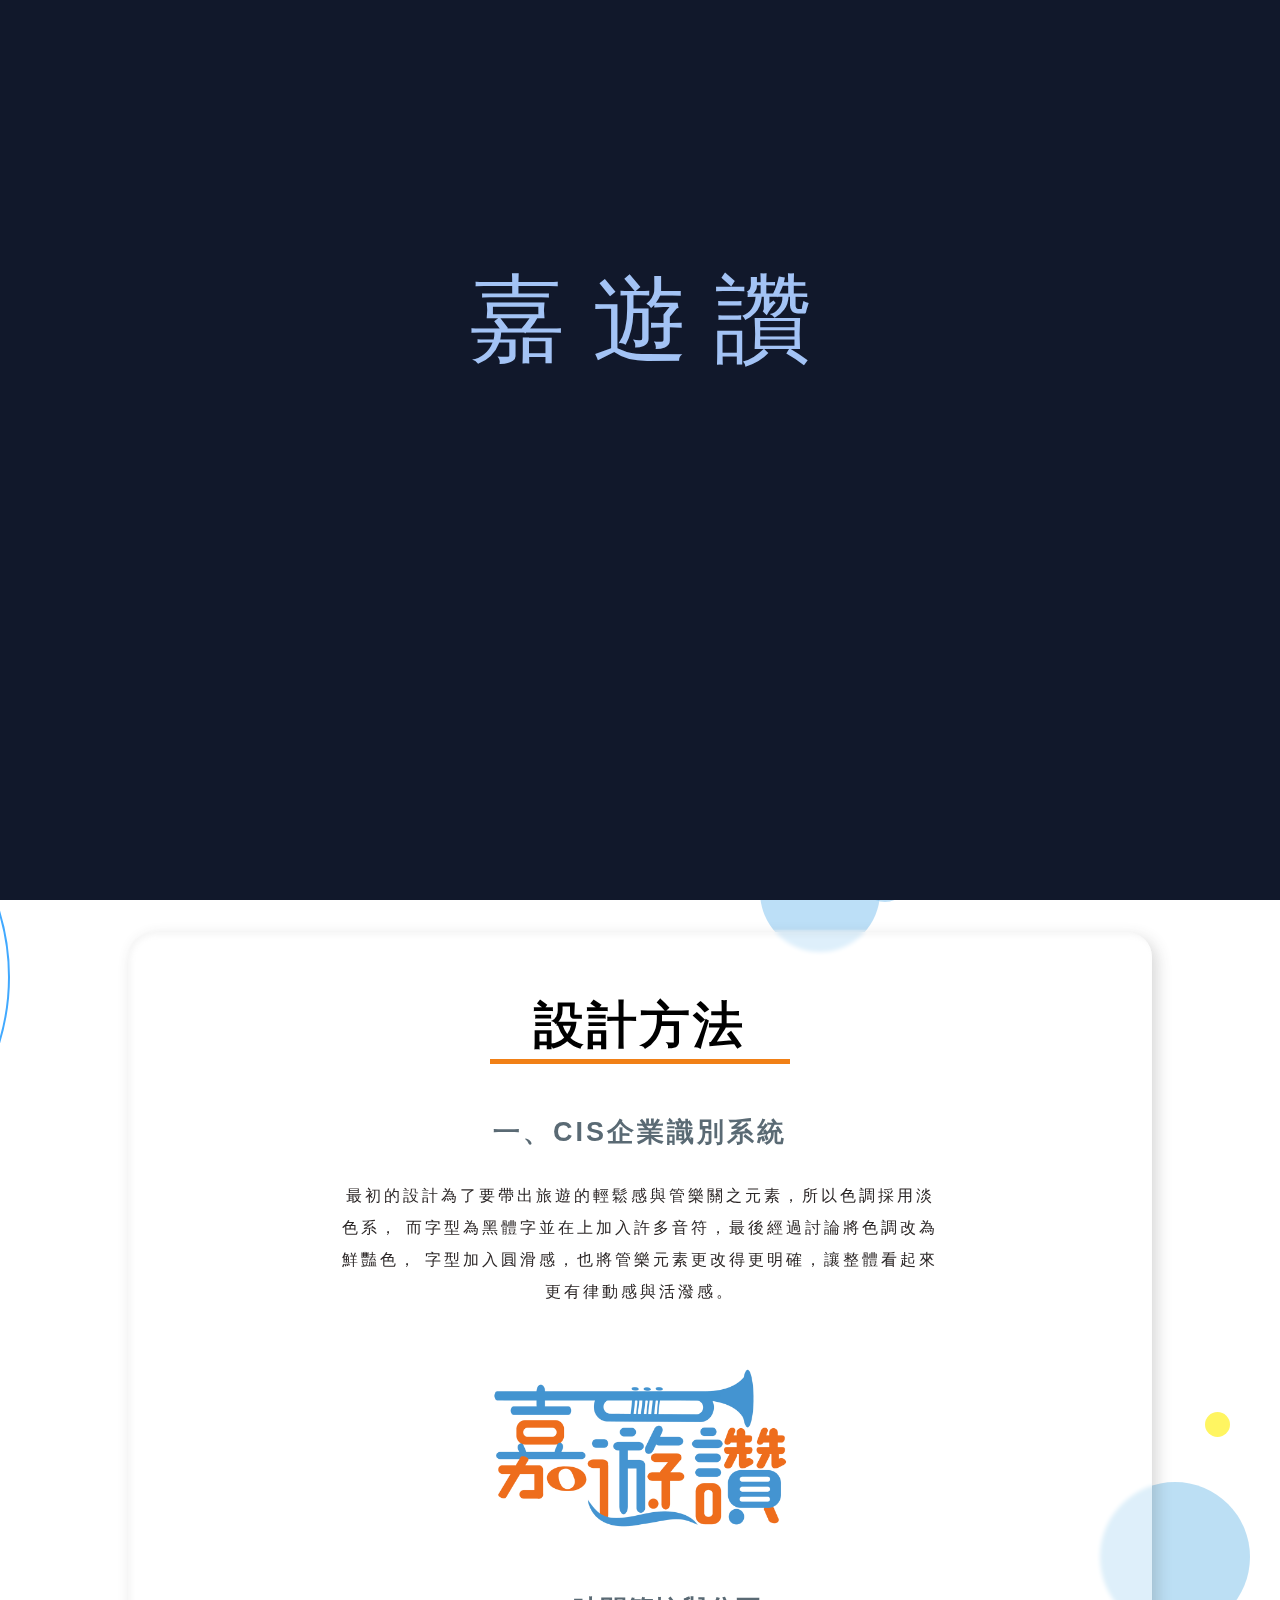
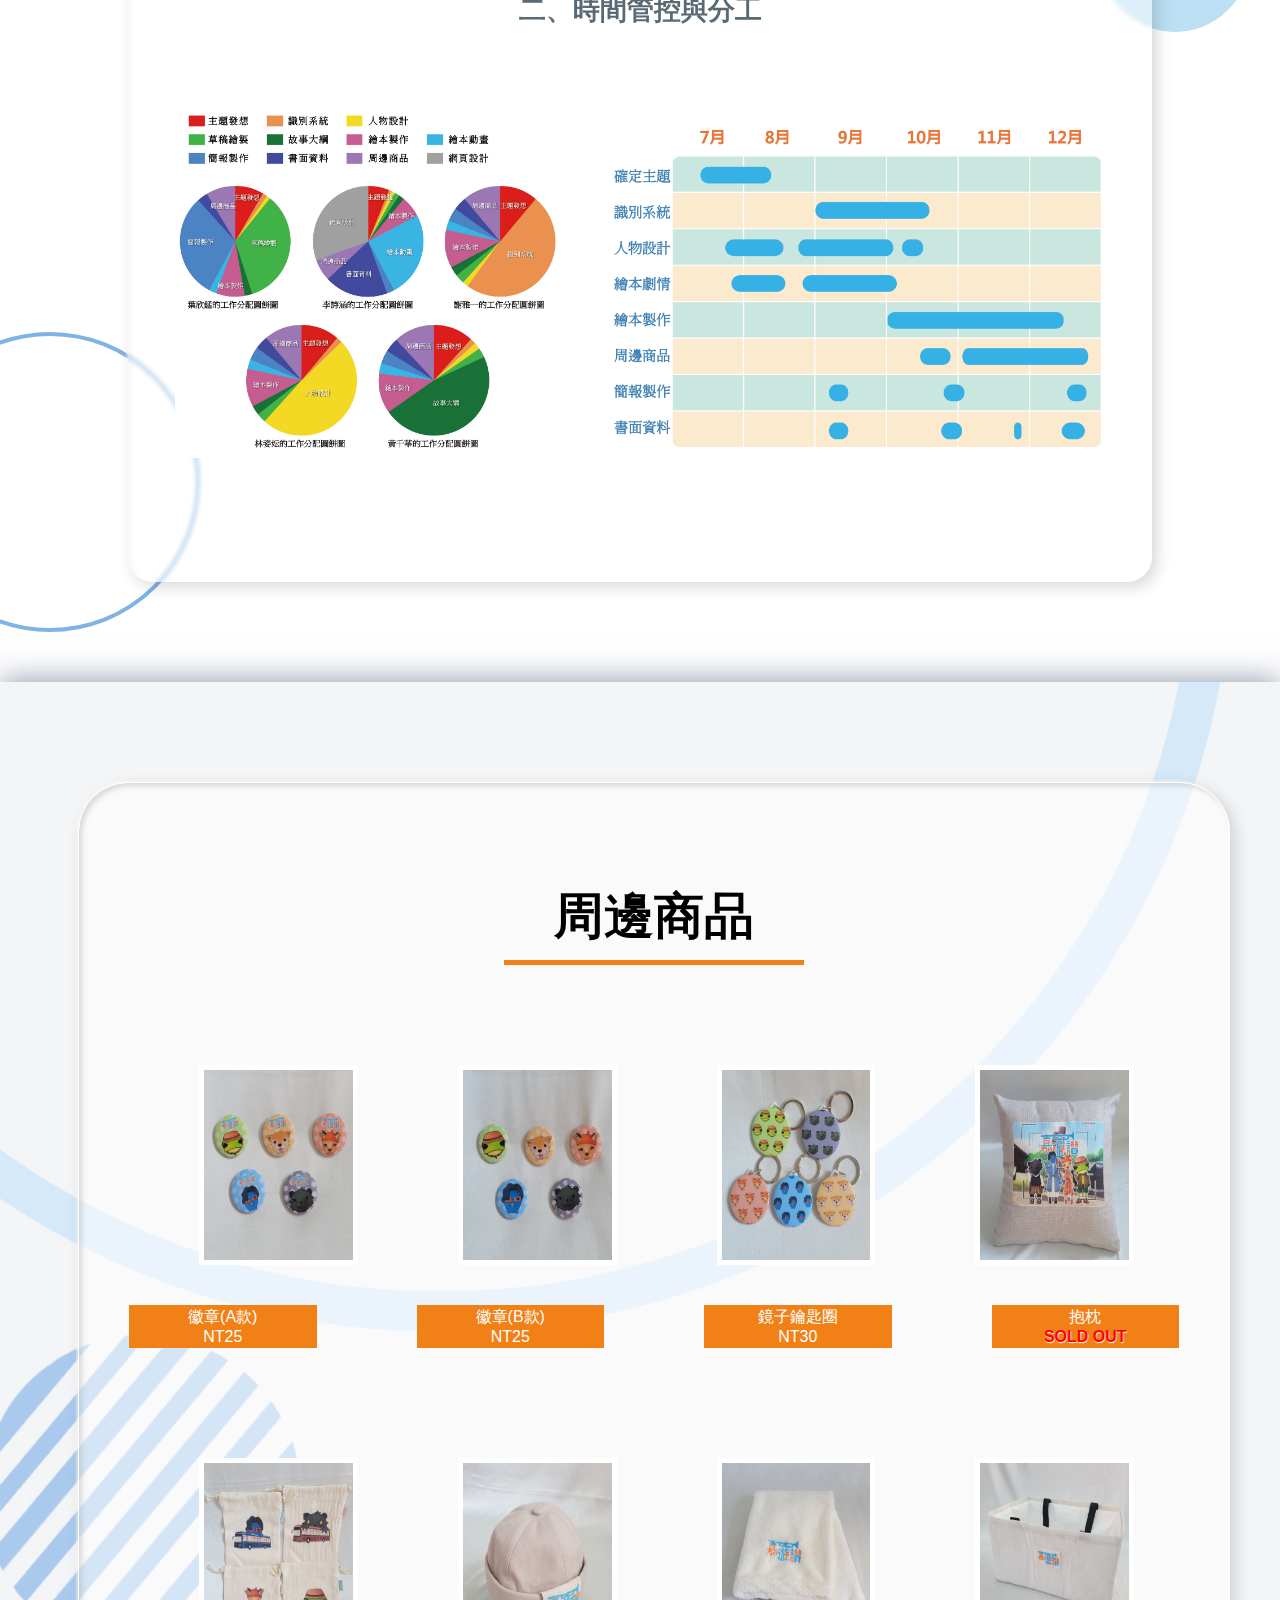
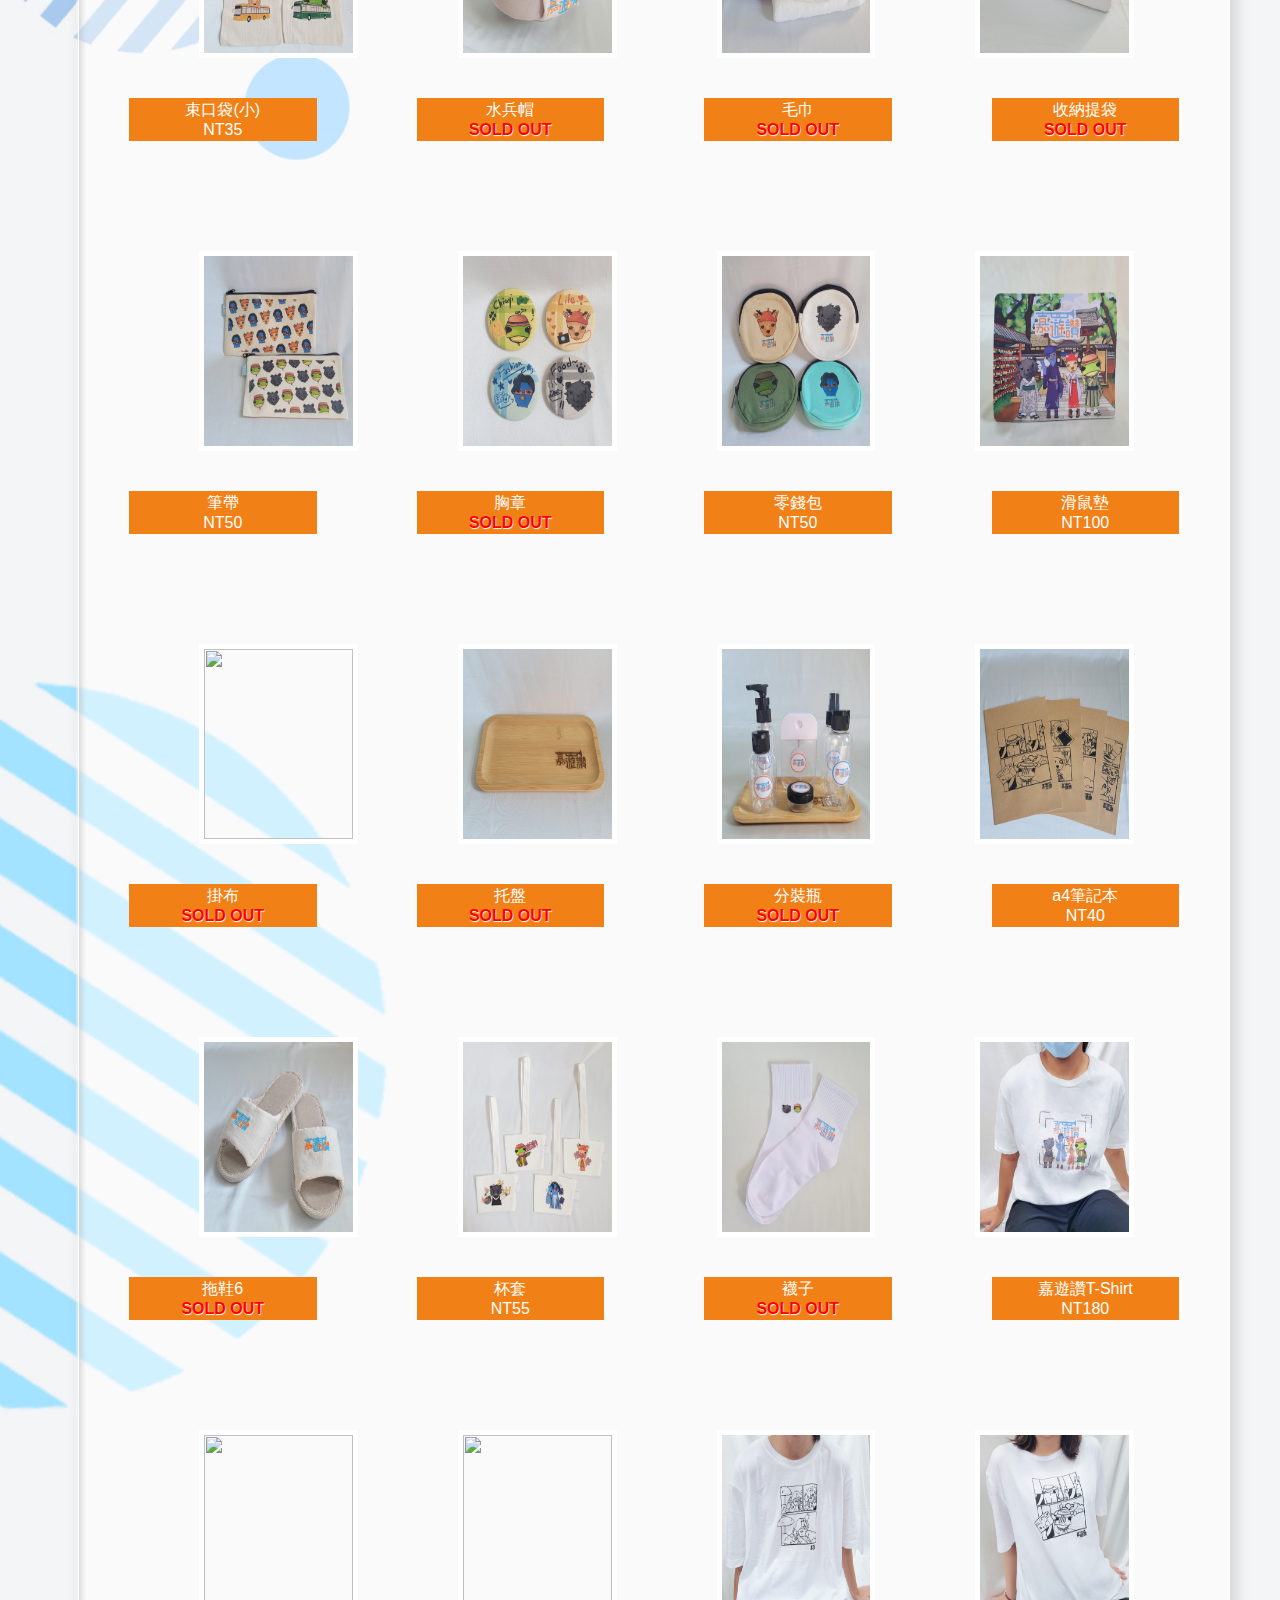
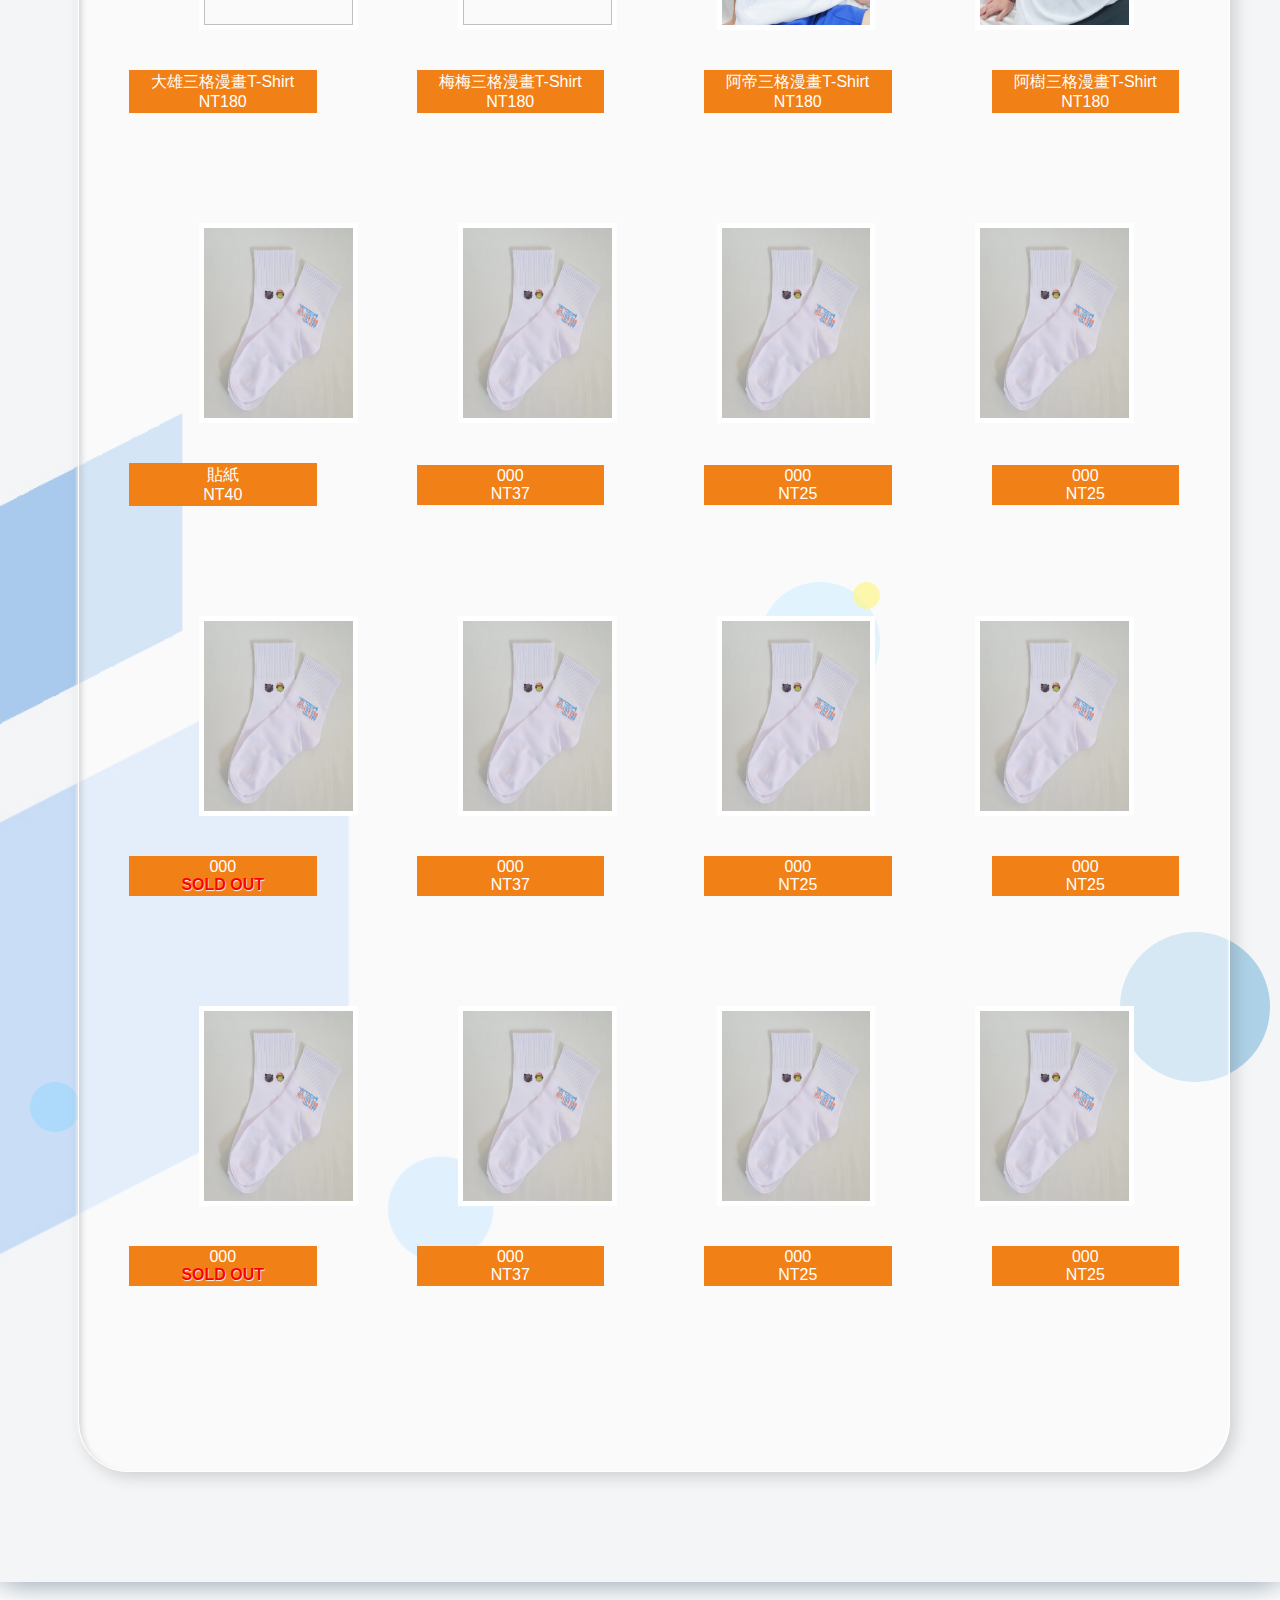
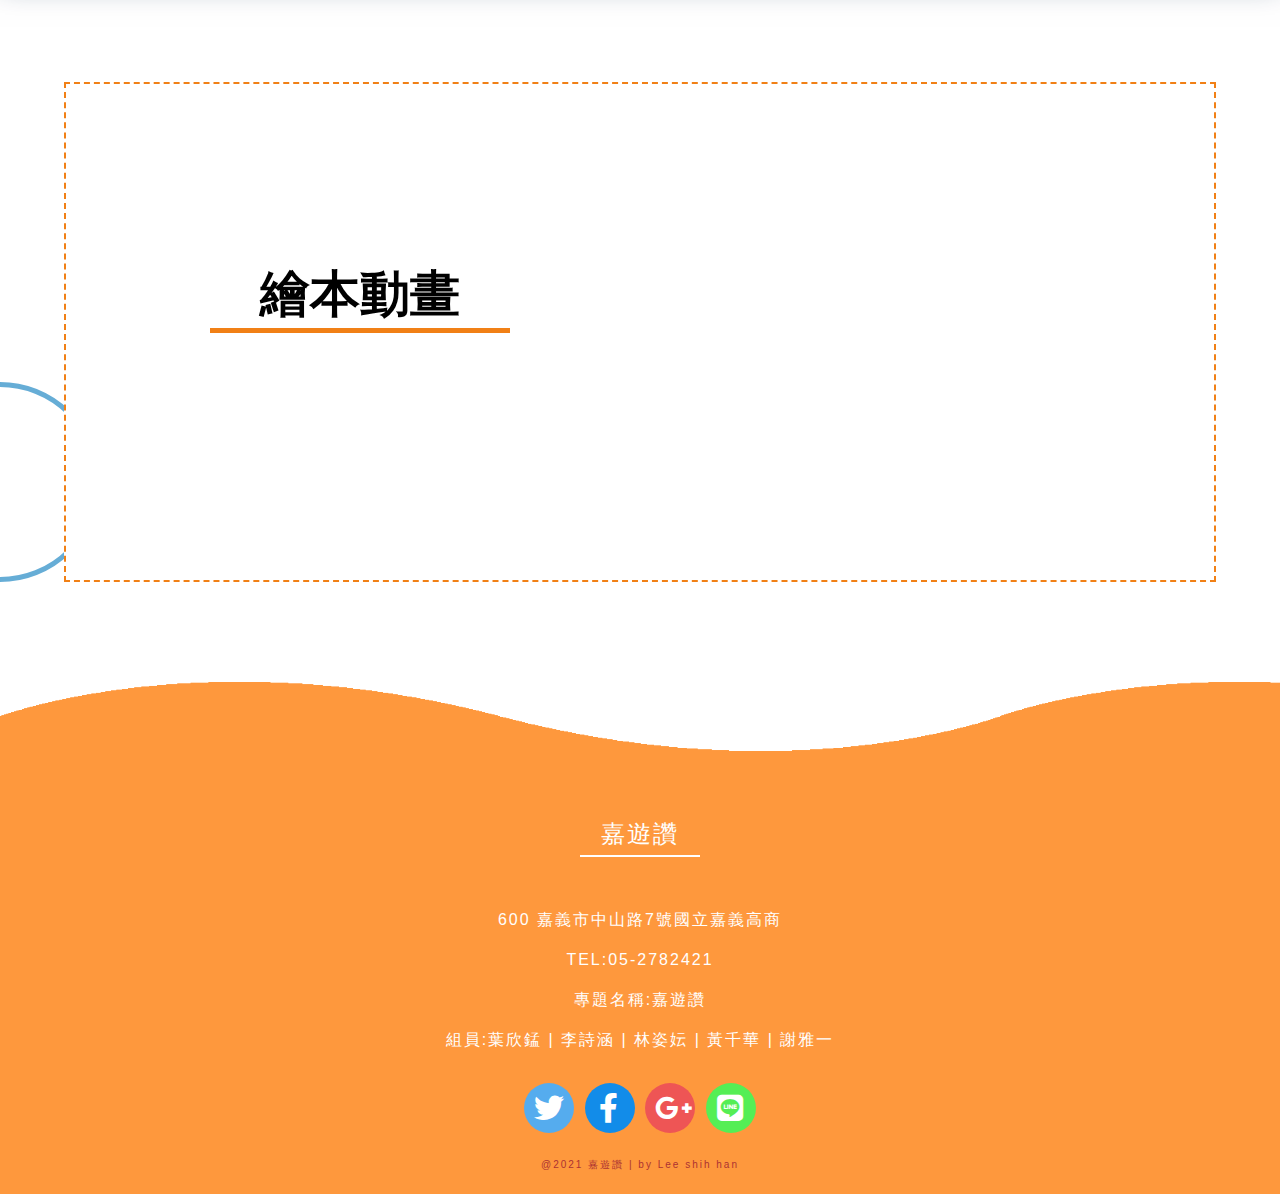
==== index.html @ 2132e5ad "Update index.html" ====
<!DOCTYPE html>
<html lang="en">
<head>
    <meta charset="UTF-8">
    <meta http-equiv="X-UA-Compatible" content="IE=edge">
    <meta name="viewport" content="width=device-width, initial-scale=1.0">
    <title>嘉遊讚</title>
    <link rel="STYLESHEET" href="index.css">
    <script src="jquery2.2.3.min.js"></script>
    
    <link rel="stylesheet" href="https://pro.fontawesome.com/releases/v5.10.0/css/all.css">
    <link rel="Shortcut Icon" type="image/x-icon" href="img/logo.ico" />


</head>
<body>
   
    <div class="loading">
        <div class="loader">
        <h2>
            <span>嘉</span>
            <span>遊</span>
            <span>讚</span>
            
        </h2>
    </div>
    </div>
<!-- ------------------------------------ -->
<div class="dropdown">
    <nav>
    
        <li class="box">
            <div class="container-2">
                <span class="icon"><i class="fa fa-search"></i></span>
                <input type="search" id="search" placeholder="search..."/>
            </div>
        </li>

        <a href="#"><img class="logo" src="img/標準字1.png"/></a>

        <ul>
            <li><a href="#">首頁</a></li>
            <li><a href="#we">關於我們</a></li>
            <li><a href="#design">設計方法</a>
              <ul>
                <li><a href="#cis"> CIS企業識別系統</a></li>
                <li><a href="#time">時間管控與分工</a></li>
                
               </ul>
            </li>
            <li><a href="#shop">周邊商品</a></li>
            <li><a href="#animation">繪本動畫</a></li>
            <li><a href="角色設計.html">角色介紹</a></li>
            <li>
                <div class="btn_phone" href="tel:+05-1234567 " target="_blank">
                    <i class="fas fa-phone-alt" aria-hidden="true"></i>
                </a>
            </li>
        </ul>

       

    </nav>
 </div>

 <!-- ---------------------------- -->
<div class="slide">
    <img class="slide" src="img/封面.png"/>
</div>

 <div class="logoo">
    <img class="slide" src="img/標準字1.png"/>
</div>



<!--  -->
<div class="container">
    <span class="ripple r1"></span>
    <span class="ripple r2"></span>
    <span class="ripple r3"></span>
    <span class="ripple r4"></span>
    <span class="ripple r5"></span>
    <span class="ripple r6"></span>
</div>



<div class="people">

</div>


<!-- --------------->
<div id="pic" style="OVERFLOW: hidden; width:1024; margin-top: 380px;">
    <table width="100%" border=0 cellpadding=0 bgcolor="" cellspace=0>
    <tr>
    <td id="pic1">
    <table>
    <tr>
        <td><a rel="nofollow" href="#" target=_blank><img src="img/繪本/繪本1.2-字幕.jpg" height="300" border=0></td>
            <td><a rel="nofollow" href="#" target=_blank><img src="img/繪本/繪本3.4-字幕.jpg" height="300" border=0></td>
            <td><a rel="nofollow" href="#" target=_blank><img src="img/繪本/繪本5.6-字幕.jpg" height="300" border=0></td>
            <td><a rel="nofollow" href="#" target=_blank><img src="img/繪本/繪本7.8-字幕.jpg" height="300" border=0></td>
            <td><a rel="nofollow" href="#" target=_blank><img src="img/繪本/繪本9.10-字幕.jpg" height="300" border=0></td>
            <td><a rel="nofollow" href="#" target=_blank><img src="img/繪本/繪本11.12-字幕.jpg" height="300" border=0></td>
            <td><a rel="nofollow" href="#" target=_blank><img src="img/繪本/繪本13.14字幕.jpg" height="300" border=0></td>
            <td><a rel="nofollow" href="#" target=_blank><img src="img/繪本/繪本15.16字幕.jpg" height="300" border=0></td>
    </tr>
    </table>
    </td>
    <td id="pic2"></td>
    </tr>

    <script>
      var speed=30
      pic2.innerHTML=pic1.innerHTML
      pic.scrollLeft=pic.scrollWidth
      function Marquee(){
      if(pic.scrollLeft<=0)
      pic.scrollLeft+=pic2.offsetWidth
      else{
      pic.scrollLeft--
      }
      }
      var MyMar=setInterval(Marquee,speed)
      pic.onmouseover=function() {clearInterval(MyMar)}
      pic.onmouseout=function() {MyMar=setInterval(Marquee,speed)}
      </script>
      </table>
      </div>


      <!-- ------------------------------------ -->
 






<!--  -->
<div class="we" id="we">
    <div class="we-txt">
        <h2>關於我們</h2>
       <span> <p>   現在的社會非常發達，每天不斷有新的資訊向我們襲來，
            人們夜以繼日的工作與學習，累積的壓力和壞心情無處釋放，
            而旅遊能讓煩心事以及壓抑的情緒一掃而空，還能夠拉近人與人之間的距離。
            我們以「嘉義小旅行」作為研究主題，介紹嘉義的休閒放鬆好去處，
            希望大家都能夠找到抒發心情與壓力的管道!
        </p></span>

    </div>
</div>

<div class="disign" id="design">
    <div class="disign-txt"  id="cis">
        <h2>設計方法</h2>
        <h3> 一、CIS企業識別系統</h3>
       
        <p>   最初的設計為了要帶出旅遊的輕鬆感與管樂關之元素，所以色調採用淡色系，
            而字型為黑體字並在上加入許多音符，最後經過討論將色調改為鮮豔色，
            字型加入圓滑感，也將管樂元素更改得更明確，讓整體看起來更有律動感與活潑感。 
        </p>
       <img class="logotype" src="img/標準字1.jpg">

       
</div>
 <div class="disign-txt2"  id="time">
           <h3> 二、時間管控與分工</h3>
       
           <img class="word01" src="img/工作分配-01.jpg">
           <img class="word02" src="img/工作分配-02.jpg">
        </div>
</div>

<div class="c10">
</div>
<div class="c5">    
</div>
<div class="c6">
</div>
<div class="c7">
</div>
<div class="c9">
</div>
<div class="c8">
</div>
<div class="c11">
</div>
<div class="c13">
</div>





<!--  -->
<div class="bshop">
<div class="shop" id="shop">
    <h2>周邊商品</h2>
<div class="jpeg">
        <div class="wei">
            <img class="jpg" src="img/商品/勳章a款.jpg">
           </div>
        <div class="wei">
            <img class="jpg" src="img/商品/勳章b款.jpg">
           </div>
        <div class="wei">
        <img class="jpg" src="img/商品/鏡子鑰匙圈.jpg">
           </div>
        <div class="wei">
        <img class="jpg" src="img/商品/抱枕.jpg">
           </div>
</div>



<div class="sptxt">
    <div class="text-1"><p>徽章(A款)  <p>NT25</p> </p></div>
    <div class="text-2"><p>徽章(B款)  <p>NT25</p> </p></div>
    <div class="text-3"><p>鏡子鑰匙圈 <p>NT30</p> </p></div>
    <div class="text-4"><p >抱枕 <P style="color: red;font-weight: bold ; text-shadow: .5PX .5PX 1PX #FFF;" >SOLD OUT </P></p></div>
</div>

<div class="jpeg-2">
    <div class="wei">
        <img class="jpg" src="img/商品/束口袋(小).jpg">
       </div>
    <div class="wei">
        <img class="jpg" src="img/商品/水兵帽.jpg">
       </div>
    <div class="wei">
    <img class="jpg" src="img/商品/毛巾.jpg">
       </div>
    <div class="wei">
    <img class="jpg" src="img/商品/收納提袋.jpg">
       </div>
</div>

<div class="sptxt">
    <div class="text-5"><p>束口袋(小)<p>NT35</p></p></div>
    <div class="text-6"><p>水兵帽<P style="color: red;font-weight: bold ; text-shadow: .5PX .5PX 1PX #FFF;" >SOLD OUT </P></p></div>
    <div class="text-7"><p>毛巾<P style="color: red;font-weight: bold ; text-shadow: .5PX .5PX 1PX #FFF;" >SOLD OUT </P></p></div>
    <div class="text-8"><p>收納提袋<P style="color: red;font-weight: bold ; text-shadow: .5PX .5PX 1PX #FFF;" >SOLD OUT </P></p></div>
</div>


<div class="jpeg-3">
    <div class="wei">
        <img class="jpg" src="img/商品/筆帶.jpg">
       </div>
    <div class="wei">
        <img class="jpg" src="img/商品/胸章.jpg">
       </div>
    <div class="wei">
    <img class="jpg" src="img/商品/零錢包.jpg">
       </div>
    <div class="wei">
    <img class="jpg" src="img/商品/滑鼠墊.jpg">
       </div>
</div>

<div class="sptxt">
    <div class="text-9"><p>筆帶<p>NT50</p></p></div>
    <div class="text-10"><p>胸章<P style="color: red;font-weight: bold ; text-shadow: .5PX .5PX 1PX #FFF;" >SOLD OUT </P></p></div>
    <div class="text-11"><p>零錢包<p>NT50</p></p></div>
    <div class="text-12"><p>滑鼠墊<p>NT100</p></p></div>
</div>

<div class="jpeg-4">
    <div class="wei">
        <img class="jpg" src="img/商品/掛布.jpg">
       </div>
    <div class="wei">
        <img class="jpg" src="img/商品/托盤.jpg">
       </div>
    <div class="wei">
    <img class="jpg" src="img/商品/分裝瓶.jpg">
       </div>
    <div class="wei">
    <img class="jpg" src="img/商品/a4筆記本.jpg">
       </div>
</div>

<div class="sptxt">
    <div class="text-13"><p>掛布<P style="color: red;font-weight: bold ; text-shadow: .5PX .5PX 1PX #FFF;" >SOLD OUT </P></p></div>
    <div class="text-14"><p>托盤<P style="color: red;font-weight: bold ; text-shadow: .5PX .5PX 1PX #FFF;" >SOLD OUT </P></p></div>
    <div class="text-15"><p>分裝瓶<P style="color: red;font-weight: bold ; text-shadow: .5PX .5PX 1PX #FFF;" >SOLD OUT </P></p></div>
    <div class="text-16"><p>a4筆記本<p>NT40</p></p></div>
</div>




<div class="jpeg-6">
    <div class="wei">
        <img class="jpg" src="img/商品/拖鞋.jpg">
       </div>
    <div class="wei">
        <img class="jpg" src="img/商品/杯套.jpg">
       </div>
    <div class="wei">
    <img class="jpg" src="img/商品/襪子.jpg">
       </div>
    <div class="wei">
    <img class="jpg" src="img/商品/嘉遊讚t袖.jpg">
       </div>
</div>

<div class="sptxt">
    <div class="text-21"><p>拖鞋6<P style="color: red;font-weight: bold ; text-shadow: .5PX .5PX 1PX #FFF;" >SOLD OUT </P></p></div>
    <div class="text-22"><p>杯套<p>NT55</p></p></div>
    <div class="text-23"><p>襪子<P style="color: red;font-weight: bold ; text-shadow: .5PX .5PX 1PX #FFF;" >SOLD OUT </P></p></div>
    <div class="text-24"><p>嘉遊讚T-Shirt<p>NT180</p></p></div>
</div>


<div class="jpeg-7">
    <div class="wei">
        <img class="jpg" src="img/商品/大雄漫畫t袖.jpg">
       </div>
    <div class="wei">
        <img class="jpg" src="img/商品/梅梅漫畫t袖.jpg">
       </div>
    <div class="wei">
    <img class="jpg" src="img/商品/阿帝漫畫t袖.jpg">
       </div>
    <div class="wei">
    <img class="jpg" src="img/商品/阿樹漫畫t袖.jpg">
       </div>
</div>

<div class="sptxt">
    <div class="text-25"><p>大雄三格漫畫T-Shirt<p>NT180</p></p></div>
    <div class="text-26"><p>梅梅三格漫畫T-Shirt<p>NT180</p></p></div>
    <div class="text-27"><p>阿帝三格漫畫T-Shirt<p>NT180</p></p></div>
    <div class="text-28"><p>阿樹三格漫畫T-Shirt<p>NT180</p></p></div>
</div>

<div class="jpeg-8">
    <div class="wei">
        <img class="jpg" src="img/商品/襪子.jpg">
       </div>
    <div class="wei">
        <img class="jpg" src="img/商品/襪子.jpg">
       </div>
    <div class="wei">
    <img class="jpg" src="img/商品/襪子.jpg">
       </div>
    <div class="wei">
        <img class="jpg" src="img/商品/襪子.jpg">
       </div>
</div>

<div class="sptxt">
    <div class="text-29"><p>貼紙<p>NT40</p></p></div>
    <div class="text-30"><p>000<p>NT37</p></p></div>
    <div class="text-31"><p>000<p>NT25</p></p></div>
    <div class="text-32"><p>000<p>NT25</p></p></div>
</div>

<div class="jpeg-9">
    <div class="wei">
        <img class="jpg" src="img/商品/襪子.jpg">
       </div>
    <div class="wei">
        <img class="jpg" src="img/商品/襪子.jpg">
       </div>
    <div class="wei">
    <img class="jpg" src="img/商品/襪子.jpg">
       </div>
    <div class="wei">
        <img class="jpg" src="img/商品/襪子.jpg">
       </div>
</div>

<div class="sptxt">
    <div class="text-33"><p>000<P style="color: red;font-weight: bold ; text-shadow: .5PX .5PX 1PX #FFF;" >SOLD OUT </P></p></div>
    <div class="text-34"><p>000<p>NT37</p></p></div>
    <div class="text-35"><p>000<p>NT25</p></p></div>
    <div class="text-36"><p>000<p>NT25</p></p></div>
</div>


<div class="jpeg-5">
    <div class="wei">
        <img class="jpg" src="img/商品/襪子.jpg">
       </div>
    <div class="wei">
        <img class="jpg" src="img/商品/襪子.jpg">
       </div>
    <div class="wei">
    <img class="jpg" src="img/商品/襪子.jpg">
       </div>
    <div class="wei">
        <img class="jpg" src="img/商品/襪子.jpg">
       </div>
</div>

<div class="sptxt">
    <div class="text-17"><p>000<P style="color: red;font-weight: bold ; text-shadow: .5PX .5PX 1PX #FFF;" >SOLD OUT </P></p></div>
    <div class="text-18"><p>000<p>NT37</p></p></div>
    <div class="text-19"><p>000<p>NT25</p></p></div>
    <div class="text-20"><p>000<p>NT25</p></p></div>
</div>


</div>

</div>



<div class="c2">
</div>
<div class="c3">
</div>
<div class="c12">
</div>
<div class="c4">
</div>








<!--  -->







<!-- -->




<div class="veido" id="animation">
    <h2>繪本動畫</h2>
    <iframe width="560" height="315" src="https://www.youtube.com/embed/GXz900ZYY78" title="YouTube video player" frameborder="0" allow="accelerometer; autoplay; clipboard-write; encrypted-media; gyroscope; picture-in-picture" allowfullscreen></iframe>
   </div>

   <div class="c1">    
</div>












     <!-- ----------------------------------- -->
    <footer class="footer clearfix">
        
        <div class="waves">
            <div class="wave" id="wave1"></div>
            <div class="wave" id="wave2"></div>
            <div class="wave" id="wave3"></div>
            <div class="wave" id="wave4"></div>
        </div>

        <div class="f_title">嘉遊讚</div>
        <div class="f_content">
            <p><a href="file:///C:/Users/USER/Desktop/BTS/bts.html#"target="_blank">600 嘉義市中山路7號國立嘉義高商</a></p>
            <p><a href="tel:+05-2782421">TEL:05-2782421</a></p>
            <p><a href="mailto:123@gmail.com">專題名稱:嘉遊讚</a></p>
            <p><a href="mailto:123@gmail.com">組員:葉欣錳 | 李詩涵 | 林姿妘 | 黃千華 | 謝雅一</a></p>

            <ul class="follow_pic">
                <li><a href="https://twitter.com/bts_twt" target="_blank"><i class="fab fa-twitter"></i></a></li>
                <li><a href="https://www.facebook.com/bangtan.official" target="_blank"><i class="fab fa-facebook-f"></i></a></li>
                <li><a href="mailto:bts@gmail.com" target="_blank"><i class="fab fa-google-plus-g"></i></a></li>
                <li><a href="#" target="_blank"><i class="fab fa-line"></i></a></li>
            </ul>
                
          </div>
          <div class="txt2021">
             <p>@2021 嘉遊讚 | by Lee shih han</p></div>
    </footer>








  

<div class="top-arrow">
    <span class="scroll-top-top">
        <i class="fas fa-arrow-up" aria-hidden="true"></i>
    </span>
</div><!-- gotop end-->
    <!-- gotop -->
    <script>
        $(window).scroll(function(){
            if ($(this).scrollTop() > 100) {
              $(".scroll-top-top").fadeIn('600');
            }else{
              $(".scroll-top-top").fadeOut('700');
            }
        });


        $(document).ready(function() {
            $(".scroll-top-top").on("click", function(){
               $('html, body').animate({scrollTop: 0}, 'slow');
            });
        });  
    </script><!-- gotop end-->
    
<script>
    $(document).ready(function(){
   
   setTimeout(function(){/**loading淡化效果* */
       $(".loading").fadeOut(500);
   },1800);
   
   });
   </script>
</body>
</html>
---- index.css ----
*{
    font-family:sans-serif ;
    margin: 0;
    padding: 0;
    box-sizing: border-box;
}
body{
   
    min-height: 100vh;
    overflow-x: hidden;
    background-image: url(img/bbg.jpg);
    background-size: 100%;
    
}
    
.veido{
    width: 90%;
    height: 500px;
    background: rgb(255, 255, 255);
     display: flex;
    margin: auto;
    align-items: center;
    position: relative;
    z-index: 99;
    justify-content: center;
    border: 2px dashed rgb(241, 128, 22);

}
.veido h2{
    
    color: #000;
    font-weight: 900;
    font-size: 50px;
    width: 300px;
    text-align: center;
    margin: -50px 80px;
    
    border-right: 50px;
    border-bottom: 5px solid rgb(241, 128, 22);
    margin-bottom: 20px;
    
}
.veido h2:hover{
    color: rgb(241, 128, 22);
    border-bottom: 5px solid rgb(22, 124, 241);
    font-style: italic;
}
/* ***************************** */
.loading{
    position: fixed;
    top: 0;
    left: 0;
    width: 100%;
    height: 100%;
    background: rgb(17, 24, 43);
    z-index: 99999;
}
.loader{
    position: relative;
    display: flex;
    align-items: center;
    justify-content: center;
    margin-top:20% ;
}
h2{
    font-size: 6em;
    color: rgb(163, 195, 245);
    font-weight: 500;
}
h2 span:nth-child(1){
    animation-delay: 0s;
}
h2 span:nth-child(2){
    animation-delay: 0.3s;
}
h2 span:nth-child(3){
    animation-delay: 0.5s;
}
h2 span:nth-child(4){
    animation-delay: 0.8s;
}
h2 span:nth-child(5){
    animation-delay: 1s;
}
h2 span{
    animation: animate 1s linear infinite;
}
@keyframes animate{
    0%,80%{
        color:rgb(252, 224, 164);
        text-shadow:none;
    }
    0%{
        color: #fff;
        text-shadow:0 0 10px  #fff,
                    0 0 20px  #fff,
                    0 0 40px  #fff,
                    0 0 80px  #fff,
                    0 0 120px #fff,
                    0 0 160px #fff;
    }
}
/*  ************************************************/

.dropdown{
    margin: 0 auto;
    position: relative;
    z-index: 9999;

}
.logo{
    width: auto;
    height: 90px;
    float: left;
    margin-left: 80px;
    margin-top:-5px;
}
.logo:hover{
    transform: scale(1.05);

    transition: 0.5s;
}
nav{
    height: 80px;
    background:#f8f8f8;
    box-shadow: 0px 10px 10px rgba(87, 87, 87, 0.5);
    border-radius: 0 0 25px 25px;
    border:1px solid #fff ;
    
}


nav ul{
    padding: 14px 0;
    margin: 0;
    float: right;
    margin-right:30px;
}
nav ul li{
  
    background: #f8f8f8;
    position: relative;
    list-style: none;
    display: inline-block;
}
nav ul li a{
    display: block;
    padding: 0 15px;
    color: rgb(65, 65, 65);
    text-decoration: none;
    line-height: 60px;
    font-size: 18px;

    position: relative;
}
nav ul ul{
    position: absolute;
    top: 60px;
    
    display: none;
}
nav ul ul li a{
    font-size: 15px;
}
nav ul li:hover>ul{
    display: block;
}
nav ul ul li{
width: 150px;
float: none;
display: list-item;
position: relative;
}


nav  ul li a:hover{
    color: rgb(255, 107, 49);
    font-style: italic;
}
nav ul li a:after{
    content: "";
    left: 50%;
    right: 50%;
    height: 0;
    bottom: 15px;
    border-bottom: 2px solid rgb(255, 222, 37);
    position: absolute;

    transition: .3s;
    
}
nav ul li a:hover:after{
    left: 0;
    right: 0;

    transition: .3s;
}

/***************************************************************/
.box{
    float: right;
    margin-right: 150px;
    margin-top: 24px;
    padding-left: 1px;
    list-style: none;
}


.container-2{
    width: 300px;
    vertical-align: middle;
    white-space: nowrap;
    position: relative;
}

.container-2 input#search{
    width: 50px;
    height: 40px;
    background: #ccc;
    border: none;
    font-size: 3px;
    float: left;
    color: #100;
    padding-left: 43px;
    -webkit-border-radius: 5px ;
    -moz-border-radius: 5px ;
    border-radius: 5px ;
    color: #888;

    -webkit-transition: width .55s ease;
    -moz-transition: width .55s ease;
    -ms-transition: width .55s ease;
    -o-transition: width .55s ease;
    transition: width .55s ease;

}

.container-2 input#search::-webkit-input-placeholder{
    color: #aaa;
}
.container-2 input#search:-moz-input-placeholder{
    color: #aaa;
}
.container-2 input#search::-moz-input-placeholder{
    color: #aaa;
}
.container-2 input#search:-ms-input-placeholder{
    color: #aaa;
}

.container-2 .icon{
    position: absolute;
    top: 50%;
    margin-left: 18px;
    margin-top: 13px;
    z-index: 1;
    color: rgb(0, 132, 255);
}


.container-2 input#search:focus,.container-2 input#search:active{
    outline: none;
    width: 300px;
}

.container-2:hover input#search{
    width: 300px;
}

.container-2:hover .icon{
    color: #aaa;
}

/* ************************************************** */

.btn_phone{
    display: block;
    width: 50px;
    height: 40px;
    color: rgb(238, 109, 28);
    background-color: #f8f8f8;
    border-radius: 5px;
    text-decoration: none;
    line-height: 40px;
    font-size: 20px;
    padding-left: 15px;
    cursor: pointer;
}
.btn_phone:hover{
    color: #888;
    background-color: #fff;
}

/* ********* */





.c5{
    width: 300px;
    height: 300px;
    border-radius: 50%;
    border:4px solid rgb(127, 179, 228);
    
    margin-top: -400px;
    margin-left: -100px;
}

.c6{
    width: 150px;
    height: 150px;
    border-radius: 50%;
    background-color:rgba(122, 192, 233, 0.5) ;
    
    
    margin-top: -850px;
    float: right;
    margin-right: 30px;
}

.c7{
    width: 120px;
    height: 120px;
    border-radius: 50%;
    background-color:rgba(121, 192, 240, 0.5) ;
    
    
    margin-top: -1500px;
    float: right;
    margin-right: 400px;
}
.c9{
    width: 50px;
    height: 50px;
    border-radius: 50%;
    background-color:rgba(121, 192, 240, 0.5) ;
    
    
    margin-top: -1480px;
    float: right;
    margin-right: 370px;
}
.c10{
    width: 450px;
    height: 450px;
    border-radius: 50%;
    border: 2px solid rgba(17, 148, 255, 0.8) ;
    
    
    margin-top: -1580px;
    float: right;
    margin-right: 1270px;
}
.c8{
    width: 50px;
    height: 50px;
    border-radius: 50%;
    background-color:rgba(132, 190, 238, 0.8) ;
    
    
    margin-top: -480px;
    float: right;
    margin-right: 1360px;
}
.c11{
    width: 25px;
    height: 25px;
    border-radius: 50%;
    background-color:rgba(255, 242, 58, 0.8) ;
    
    
    margin-top: -920px;
    float: right;
    margin-right: 50px;
}
.c13{
    width: 25px;
    height: 25px;
    border-radius: 50%;
    background-color:rgba(255, 242, 58, 0.8) ;
    
    
    margin-top: -1120px;
    float: right;
    margin-right: 1400px;
}
/* 圓點end*/





.slide{
    width: 100%;
    height: auto;
    display: flex;
    position: relative;
}
.slide img{
    width: 100%;
    height: auto;
    display: flex;
    position: relative;
    margin-top: -40px;
}
.logoo{
     width: 300px;
     height: auto;
     display: flex;
     position: relative;
     margin-left: 150px;
     margin-top: -600px;
     
}
.logoo img{

filter: drop-shadow(3px 3px 0 rgb(255, 255, 255)) 
 drop-shadow(1px 1px 0 rgb(255, 255, 255))
 drop-shadow(-1px 1px 0 rgb(255, 255, 255)) 
 drop-shadow(1px -1px 0 rgb(255, 255, 255)) 
  drop-shadow(-3px -3px 0 rgb(255, 255, 255)); 
z-index: 8;

  animation: logoo 4.2s linear infinite;
}

@keyframes logoo{
    0%{
        transform: translateY(0px);
    }
    50%{
        transform: translateY(-20px);
    }
    100%{
        transform: translateY(0px);
    }
}

/* *********************************************************************** */


.container{
    position: absolute;
    top: 50%;
    left: 20%;
    margin-top: 80px;
    
    transform: translate(-50%,50%) rotateX(70deg);
}
.ripple{
    position: fixed;
    top: 0;
    transform: translateX(-50%);
    width: 20px;
    height: 20px;
    border-radius: 50%;
    animation: ripple 4s linear infinite;
}
.r2{
    animation-delay: .8s;
}
.r3{
    animation-delay: 1.6s;
}
.r4{
    animation-delay: 2.4s;
}
.r5{
    animation-delay: 3.2s;
}
.r6{
    animation-delay: 4s;
}

@keyframes ripple{
    from{
        border:  4px solid rgb(255, 255, 255);
        background:rgb(89, 198, 231);
    }
    to{
        border:  4px solid rgb(255, 255, 255);
        background:rgb(89, 198, 231);
        width: 400px;
        height: 400px;
        top: 20px;
        opacity: 0;
    }
}



/* ******************************************** */

.we{
    width: 100%;
    height: 400px;
    text-align: left;
    justify-content: center;
    align-items: center;
    margin: 0 auto;

    margin-top: -5px;
    margin-bottom: 0px;
    backdrop-filter: blur(25px);
    background-image:url(img/we.jpg);
    background-size: cover;
    padding: 10px;
}

.we-txt{
    width: 600px;
    height: 400px;
    letter-spacing:3px;
    text-align: center;
    margin: 50px auto;
}

.we h2{

    width: 300px;
    color: rgb(90, 106, 116);
    font-weight: 900;
    font-size: 60px;
    text-align: center;
    margin: auto;
    -webkit-text-stroke: 1.5px #fff;
    margin-bottom: 30px;
    
}
.we h2:hover{
    color:rgb(22, 124, 241);
     border-bottom: 4px solid rgb(241, 128, 22);
    }
    

.we p{
    color: #fff;
    line-height: 2;
    text-shadow: 1px 1px 3px rgb(3, 3, 3);
}

 .we p:hover{
  padding: 10px;
    background-color: rgb(241, 128, 22);
    
}

/* ******************************* */

.disign{
    width: 80%;
    height: 1250px;
    text-align: left;
    justify-content: center;
    align-items: center;
    margin: 0 auto;

    margin-top: 80px;
    margin-bottom: 150px;
    backdrop-filter: blur(2px);
    
    background:rgba(255,255,255,.5);

    box-shadow: 5px 5px 15px rgba(59, 59, 59,.2),
                -2px -2px 2px rgba(255, 255, 255, 0.5),
                inset 3px 3px 5px rgba(167, 167, 167, 0.1),
                inset -1px -1px 2px rgba(255, 255, 255, 0.1);
    
    border-radius: 25px;
    
    padding: 10px;
    z-index: 99;
}

.disign-txt{
    width: 600px;
    height: 400px;
    letter-spacing:3px;
    text-align: center;
    margin: 50px auto;
}
.disign-txt2{
    width: 100%;
    height: 400px;
    
    text-align: center;
    padding-top: 100px;
    margin: 100px auto;
}

.disign-txt2 img{
    width: auto;
    height: 350px;
    display:inline-flex;
    margin-top: 50px;
    margin-right: 20px;
    margin-left: 20px;

}

.disign-txt2 img:hover{
    transform: scale(1.3);
    box-shadow: 0 0 20px rgb(172, 172, 172);
    transition: .5s;
}
.disign h2{
    color: #000;
    font-weight: 900;
    font-size: 50px;
    width: 300px;
    text-align: center;
    margin: auto;
    border-bottom: 5px solid rgb(241, 128, 22);
    margin-bottom: 50px;
    
}
.disign h2:hover{
    color: rgb(241, 128, 22);
    border-bottom: 5px solid rgb(22, 124, 241);
    font-style: italic;
}
.disign h3{
    color: rgb(90, 106, 116);
    font-weight: 800;
    font-size: 27px;

    margin-bottom: 30px;
    
}

.disign p{
    color: rgb(44, 39, 39);
    line-height: 2;
}
.disign-txt img{
    width: 300px;
    height: auto;
    margin: 50px 0;
    
    transition: .3s;
}
.disign-txt img:hover{
    box-shadow: 0 0 15px rgb(71, 71, 71);
    transform: scale(1.03);
}



















/* ********************** */
.bshop{
    width: 100%;
    height: 4100px;
    background-image: url(img/bg-1.jpg);
    background-size: cover;
    margin-bottom: 100px;
    box-shadow:  0px 0px 30px rgba(5, 37, 73, 0.5);
}
.shop{
    
    position: relative;
    justify-content: center;
    align-items: center;
    width: 90%;
    height: 3890px;
    margin: 50px 78px;
    top: 100px;
    background:rgba(255,255,255,.5);
    border: 1px solid #fff;
    box-shadow: 5px 5px 15px rgba(59, 59, 59,.2),
                -2px -2px 2px rgba(255, 255, 255, 0.5),
                inset 3px 3px 5px rgba(167, 167, 167, 0.4),
                inset -1px -1px 2px rgba(255, 255, 255, 0.8);
    
    border-radius: 50px;
    
}
.shop h2{
    width: 300px;
    font-weight: 800;
    font-size: 50px;
    color: rgb(0, 0, 0);
   text-align: center;
    padding: 50px 0 10px 0;
   margin: 50px auto;
   border-bottom: 5px solid rgb(241, 128, 22);
}
.shop h2:hover{
    color: rgb(241, 128, 22);
    border-bottom: 5px solid rgb(22, 124, 241);
    font-style: italic;
}
.jpeg{
    display: inline-flex;
    position: relative;
    justify-content: center;
    align-items: center;
    width: 90%;
    height: 300px;
   
    margin: 0px 70px;
    
    margin-bottom: -50px;

    
}
.sptxt{
    display:flex;
    position: relative;
    
    justify-content: center;
    align-items: center;
    width: 100%;
    text-align: center;
    margin:-10px auto 10px auto;

    
}

.sptxt .text-1:hover{
    background: rgb(22, 124, 241);
}
.sptxt .text-2:hover{
    background: rgb(22, 124, 241);
}
.sptxt .text-3:hover{
    background: rgb(22, 124, 241);
}
.sptxt .text-4:hover{
    background: rgb(22, 124, 241);
}
.sptxt .text-5:hover{
    background: rgb(22, 124, 241);
}
.sptxt .text-6:hover{
    background: rgb(22, 124, 241);
}
.sptxt .text-7:hover{
    background: rgb(22, 124, 241);
}
.sptxt .text-8:hover{
    background: rgb(22, 124, 241);
}
.sptxt .text-9:hover{
    background: rgb(22, 124, 241);
}
.sptxt .text-10:hover{
    background: rgb(22, 124, 241);
}
.sptxt .text-11:hover{
    background: rgb(22, 124, 241);
}
.sptxt .text-12:hover{
    background: rgb(22, 124, 241);
}
.sptxt .text-13:hover{
    background: rgb(22, 124, 241);
}
.sptxt .text-14:hover{
    background: rgb(22, 124, 241);
}
.sptxt .text-15:hover{
    background: rgb(22, 124, 241);
}
.sptxt .text-16:hover{
    background: rgb(22, 124, 241);
}
.sptxt .text-17:hover{
    background: rgb(22, 124, 241);
}
.sptxt .text-18:hover{
    background: rgb(22, 124, 241);
}
.sptxt .text-19:hover{
    background: rgb(22, 124, 241);
}
.sptxt .text-20:hover{
    background: rgb(22, 124, 241);
}
.sptxt .text-21:hover{
    background: rgb(22, 124, 241);
}
.sptxt .text-22:hover{
    background: rgb(22, 124, 241);
}
.sptxt .text-23:hover{
    background: rgb(22, 124, 241);
}
.sptxt .text-24:hover{
    background: rgb(22, 124, 241);
}
.sptxt .text-25:hover{
    background: rgb(22, 124, 241);
}
.sptxt .text-26:hover{
    background: rgb(22, 124, 241);
}
.sptxt .text-27:hover{
    background: rgb(22, 124, 241);
}
.sptxt .text-28:hover{
    background: rgb(22, 124, 241);
}
.sptxt .text-29:hover{
    background: rgb(22, 124, 241);
}
.sptxt .text-30:hover{
    background: rgb(22, 124, 241);
}
.sptxt .text-31:hover{
    background: rgb(22, 124, 241);
}
.sptxt .text-32:hover{
    background: rgb(22, 124, 241);
}
.sptxt .text-33:hover{
    background: rgb(22, 124, 241);
}
.sptxt .text-34:hover{
    background: rgb(22, 124, 241);
}
.sptxt .text-35:hover{
    background: rgb(22, 124, 241);
}
.sptxt .text-36:hover{
    background: rgb(22, 124, 241);
}

.sptxt .text-1{
    width: 200px;
    color: #fff;
    font-size: 1em;
    background: rgb(241, 128, 22);
    margin: 50px; 
    padding: 2px;

}
.sptxt .text-2{
    width: 200px;
    color: #fff;
    font-size: 1em;
    background: rgb(241, 128, 22);
    margin:50px ;
    padding: 2px;
}
.sptxt .text-3{
    width: 200px;
    color: #fff;
    font-size: 1em;
    background: rgb(241, 128, 22);
    margin:50px ;
    padding: 2px;
}
.sptxt .text-4{
    width: 200px;
    color: #fff;
    font-size: 1em;
    background: rgb(241, 128, 22);
    margin:50px ;
    padding: 2px;
}

.jpeg-2{
    display: inline-flex;
    position: relative;
    justify-content: center;
    align-items: center;
    width: 90%;
    height: 300px;
   
    margin: 0px 70px;
    
    margin-bottom: -50px;
    
}
.sptxt .text-5{
    width: 200px;
    color: #fff;
    font-size: 1em;
    background: rgb(241, 128, 22);
    margin: 50px; 
    padding: 2px;
}
.sptxt .text-6{
    width: 200px;
    color: #fff;
    font-size: 1em;
    background: rgb(241, 128, 22);
    margin:50px ;
    padding: 2px;
}
.sptxt .text-7{
    width: 200px;
    color: #fff;
    font-size: 1em;
    background: rgb(241, 128, 22);
    margin:50px ;
    padding: 2px;
}
.sptxt .text-8{
    width: 200px;
    color: #fff;
    font-size: 1em;
    background: rgb(241, 128, 22);
    margin:50px ;
    padding: 2px;
}


.jpeg-3{
    display: inline-flex;
    position: relative;
    justify-content: center;
    align-items: center;
    width: 90%;
    height: 300px;
   
    margin: 0px 70px;
    
    margin-bottom: -50px;
    
}
.sptxt .text-9{
    width: 200px;
    color: #fff;
    font-size: 1em;
    background: rgb(241, 128, 22);
    margin: 50px; 
    padding: 2px;
}
.sptxt .text-10{
    width: 200px;
    color: #fff;
    font-size: 1em;
    background: rgb(241, 128, 22);
    margin:50px ;
    padding: 2px;
}
.sptxt .text-11{
    width: 200px;
    color: #fff;
    font-size: 1em;
    background: rgb(241, 128, 22);
    margin:50px ;
    padding: 2px;
}
.sptxt .text-12{
    width: 200px;
    color: #fff;
    font-size: 1em;
    background: rgb(241, 128, 22);
    margin:50px ;
    padding: 2px;
}


.jpeg-4{
    display: inline-flex;
    position: relative;
    justify-content: center;
    align-items: center;
    width: 90%;
    height: 300px;
   
    margin: 0px 70px;
    
    margin-bottom: -50px;
    
}
.sptxt .text-13{
    width: 200px;
    color: #fff;
    font-size: 1em;
    background: rgb(241, 128, 22);
    margin: 50px; 
    padding: 2px;
}
.sptxt .text-14{
    width: 200px;
    color: #fff;
    font-size: 1em;
    background: rgb(241, 128, 22);
    margin:50px ;
    padding: 2px;
}
.sptxt .text-15{
    width: 200px;
    color: #fff;
    font-size: 1em;
    background: rgb(241, 128, 22);
    margin:50px ;
    padding: 2px;
}
.sptxt .text-16{
    width: 200px;
    color: #fff;
    font-size: 1em;
    background: rgb(241, 128, 22);
    margin:50px ;
    padding: 2px;
}


.jpeg-5{
    display: inline-flex;
    position: relative;
    justify-content: center;
    align-items: center;
    width: 90%;
    height: 300px;
   
    margin: 0px 70px;
    
    margin-bottom: -50px;
    
}
.sptxt .text-17{
    width: 200px;
    color: #fff;
    font-size: 1em;
    background: rgb(241, 128, 22);
    margin: 50px; 
    padding: 2px;
}
.sptxt .text-18{
    width: 200px;
    color: #fff;
    font-size: 1em;
    background: rgb(241, 128, 22);
    margin:50px ;
    padding: 2px;
}
.sptxt .text-19{
    width: 200px;
    color: #fff;
    font-size: 1em;
    background: rgb(241, 128, 22);
    margin:50px ;
    padding: 2px;
}
.sptxt .text-20{
    width: 200px;
    color: #fff;
    font-size: 1em;
    background: rgb(241, 128, 22);
    margin:50px ;
    padding: 2px;
}

.jpeg-6{
    display: inline-flex;
    position: relative;
    justify-content: center;
    align-items: center;
    width: 90%;
    height: 300px;
   
    margin: 0px 70px;
    
    margin-bottom: -50px;
    
}
.sptxt .text-21{
    width: 200px;
    color: #fff;
    font-size: 1em;
    background: rgb(241, 128, 22);
    margin: 50px; 
    padding: 2px;
}
.sptxt .text-22{
    width: 200px;
    color: #fff;
    font-size: 1em;
    background: rgb(241, 128, 22);
    margin:50px ;
    padding: 2px;
}
.sptxt .text-23{
    width: 200px;
    color: #fff;
    font-size: 1em;
    background: rgb(241, 128, 22);
    margin:50px ;
    padding: 2px;
}
.sptxt .text-24{
    width: 200px;
    color: #fff;
    font-size: 1em;
    background: rgb(241, 128, 22);
    margin:50px ;
    padding: 2px;
}

.jpeg-7{
    display: inline-flex;
    position: relative;
    justify-content: center;
    align-items: center;
    width: 90%;
    height: 300px;
   
    margin: 0px 70px;
    
    margin-bottom: -50px;
    
}
.sptxt .text-25{
    width: 200px;
    color: #fff;
    font-size: 1em;
    background: rgb(241, 128, 22);
    margin: 50px; 
    padding: 2px;
}
.sptxt .text-26{
    width: 200px;
    color: #fff;
    font-size: 1em;
    background: rgb(241, 128, 22);
    margin:50px ;
    padding: 2px;
}
.sptxt .text-27{
    width: 200px;
    color: #fff;
    font-size: 1em;
    background: rgb(241, 128, 22);
    margin:50px ;
    padding: 2px;
}
.sptxt .text-28{
    width: 200px;
    color: #fff;
    font-size: 1em;
    background: rgb(241, 128, 22);
    margin:50px ;
    padding: 2px;
}

.jpeg-8{
    display: inline-flex;
    position: relative;
    justify-content: center;
    align-items: center;
    width: 90%;
    height: 300px;
   
    margin: 0px 70px;
    
    margin-bottom: -50px;
    
}
.sptxt .text-29{
    width: 200px;
    color: #fff;
    font-size: 1em;
    background: rgb(241, 128, 22);
    margin: 50px; 
    padding: 2px;
}
.sptxt .text-30{
    width: 200px;
    color: #fff;
    font-size: 1em;
    background: rgb(241, 128, 22);
    margin:50px ;
    padding: 2px;
}
.sptxt .text-31{
    width: 200px;
    color: #fff;
    font-size: 1em;
    background: rgb(241, 128, 22);
    margin:50px ;
    padding: 2px;
}
.sptxt .text-32{
    width: 200px;
    color: #fff;
    font-size: 1em;
    background: rgb(241, 128, 22);
    margin:50px ;
    padding: 2px;
}

.jpeg-9{
    display: inline-flex;
    position: relative;
    justify-content: center;
    align-items: center;
    width: 90%;
    height: 300px;
   
    margin: 0px 70px;
    
    margin-bottom: -50px;
    
}
.sptxt .text-33{
    width: 200px;
    color: #fff;
    font-size: 1em;
    background: rgb(241, 128, 22);
    margin: 50px; 
    padding: 2px;
}
.sptxt .text-34{
    width: 200px;
    color: #fff;
    font-size: 1em;
    background: rgb(241, 128, 22);
    margin:50px ;
    padding: 2px;
}
.sptxt .text-35{
    width: 200px;
    color: #fff;
    font-size: 1em;
    background: rgb(241, 128, 22);
    margin:50px ;
    padding: 2px;
}
.sptxt .text-36{
    width: 200px;
    color: #fff;
    font-size: 1em;
    background: rgb(241, 128, 22);
    margin:50px ;
    padding: 2px;
}


.wei {
    
    width: 200px;
    height: 200px;
    border: 5px solid rgb(255, 255, 255);
    margin: 0px 50px ;
    overflow: hidden;
    }

   .jpg {
    width: 100%;
    height: 100%;
    transition: transform 1s ease;
    }
    .wei:hover .jpg {
        transform: scale(1.4);
        }





















/* 圓點*/
.c1{
    width: 200px;
    height: 200px;
    border-radius: 50%;
    border:5px solid rgb(102, 173, 214);
    
    margin-top: -200px;
    margin-left: -100px;
   
}

.c2{
    width: 150px;
    height: 150px;
    border-radius: 50%;
    background-color:rgba(102, 173, 214,.5) ;
    
    
    margin-top: -750px;
    float: right;
    margin-right: 10px;
}

.c3{
    width: 120px;
    height: 120px;
    border-radius: 50%;
    background-color:rgba(146, 215, 255, 0.5) ;
    
    
    margin-top: -1100px;
    float: right;
    margin-right: 400px;
}
.c12{
    width: 27px;
    height: 27px;
    border-radius: 50%;
    background-color:rgba(250, 236, 42, 0.76) ;
    
    
    margin-top: -1100px;
    float: right;
    margin-right: 400px;
}
.c4{
    width: 50px;
    height: 50px;
    border-radius: 50%;
    background-color:rgba(146, 215, 255, 0.5) ;
    
    
    margin-top: -600px;
    float: right;
    margin-right: 1200px;
}

/* 圓點end*/





/* ********************************** */
footer{
    position: relative;
    text-align: center;
    width: 100%;
    background: rgb(254, 152, 61);
   min-height: 100px;
  padding: 20px 50px;
  margin-bottom: 0px;
  margin-top: 200px;
  line-height: 1.8;
    letter-spacing: 2px;
 
}
.txt2021 p{
    font-size: 10px;
    color: rgb(172, 50, 50);
}
.footer .f_title{
    width: 100%;
    height: 40px;
    font-size: 1.5em;
    margin-bottom: 2em;
    margin-top: 10px;
    color: rgb(255, 255, 255);

    
}
.footer .f_title:after{
    border-top: 2px solid;
    content: "";
    display: block;
    max-width: 5em;
    width: 100%;
   margin: auto auto;
}

   
.footer .f_content p{
    line-height: 2.5;
    position: relative;
    width: 400px;
    
    transform: translateX(0px);
    margin: auto;
    
}
.footer .f_content a{
    color: rgb(255, 255, 255);
    text-decoration: none;
    

}
.footer .f_content p:before{
    content: '';
position: absolute;
width: 0;
height: 0;
top: 0;
left: 0;
transform: translateX(0px);
}

.footer .f_content a:hover{
    color: rgb(7, 102, 165);
    font-weight: 700;
    text-shadow:  1.5px 1.5px 0 rgb(255, 255, 255);
}
.footer .f_content p:hover{
    transform: translateX(50px);
    
}


ul.follow_pic li{
    display: inline-block;
    float: none;
    clear: none;
    margin-right: 5px;
    position: relative;
    margin: 20px 0;
}

.follow_pic .fab{
padding: 10px;
font-size: 30px;
width: 50px;
border-radius: 50px;
text-align: center;
text-decoration: none;
margin: 3px 2px;

}

.fa-twitter{
    background: #55acee;
    color: #fff;
}
.fa-facebook-f{
    background: #128ce9;
    color: #fff;
}
.fa-google-plus-g{
    background: #ee5555;
    color: #fff;
}
.fa-line{
    background: #55ee55;
    color: #fff;
}
.follow_pic .fab:hover{
    transform: rotate(60deg);
    transition: 0.5s;
    
}


/*底END*/
footer .wave{
    position: absolute;
    top: -100px;
    left: 0;
    width: 100%;
    height: 100px;
    
    background-image: url(img/wave.png);
    background-size: 1000px 100px;
}
footer .wave#wave1{
    z-index: 9999;
    opacity: 1;
    bottom: 0;
    animation: animatewave_02 4s linear infinite;
}
footer .wave#wave2{
    z-index: 999;
    opacity: 0.5;
    bottom: 10px;
    animation: animatewave 3s linear infinite;
}

footer .wave#wave3{
    z-index: 1000;
    opacity: 0.2;
    bottom: 15px;
    animation: animatewave_02 3s linear infinite;
}
footer .wave#wave4{
    z-index: 999;
    opacity: 0.7;
    bottom: 20px;
    animation: animatewave 4s linear infinite;
}

@keyframes animatewave {
    0%{
        background-position-x: 1000px;
    }
    100%{
        background-position-x: 0px;
    }
}
@keyframes animatewave_02 {
    0%{
        background-position-x: 0px;
    }
    100%{
        background-position-x: 1000px;
    }
}


/*gotop*/
.top-arrow{
    position: fixed;
    width: 50px;
    height: 50px;
    background: rgb(29, 117, 158);
    color: rgb(250, 237, 118);
    bottom: 20px;
    right: 50px;
    font-size: 20px;
    text-align: center;
    text-decoration: none;
    line-height: 50px;
     z-index: 9999;
     cursor:pointer;
}
/*gotop end*/
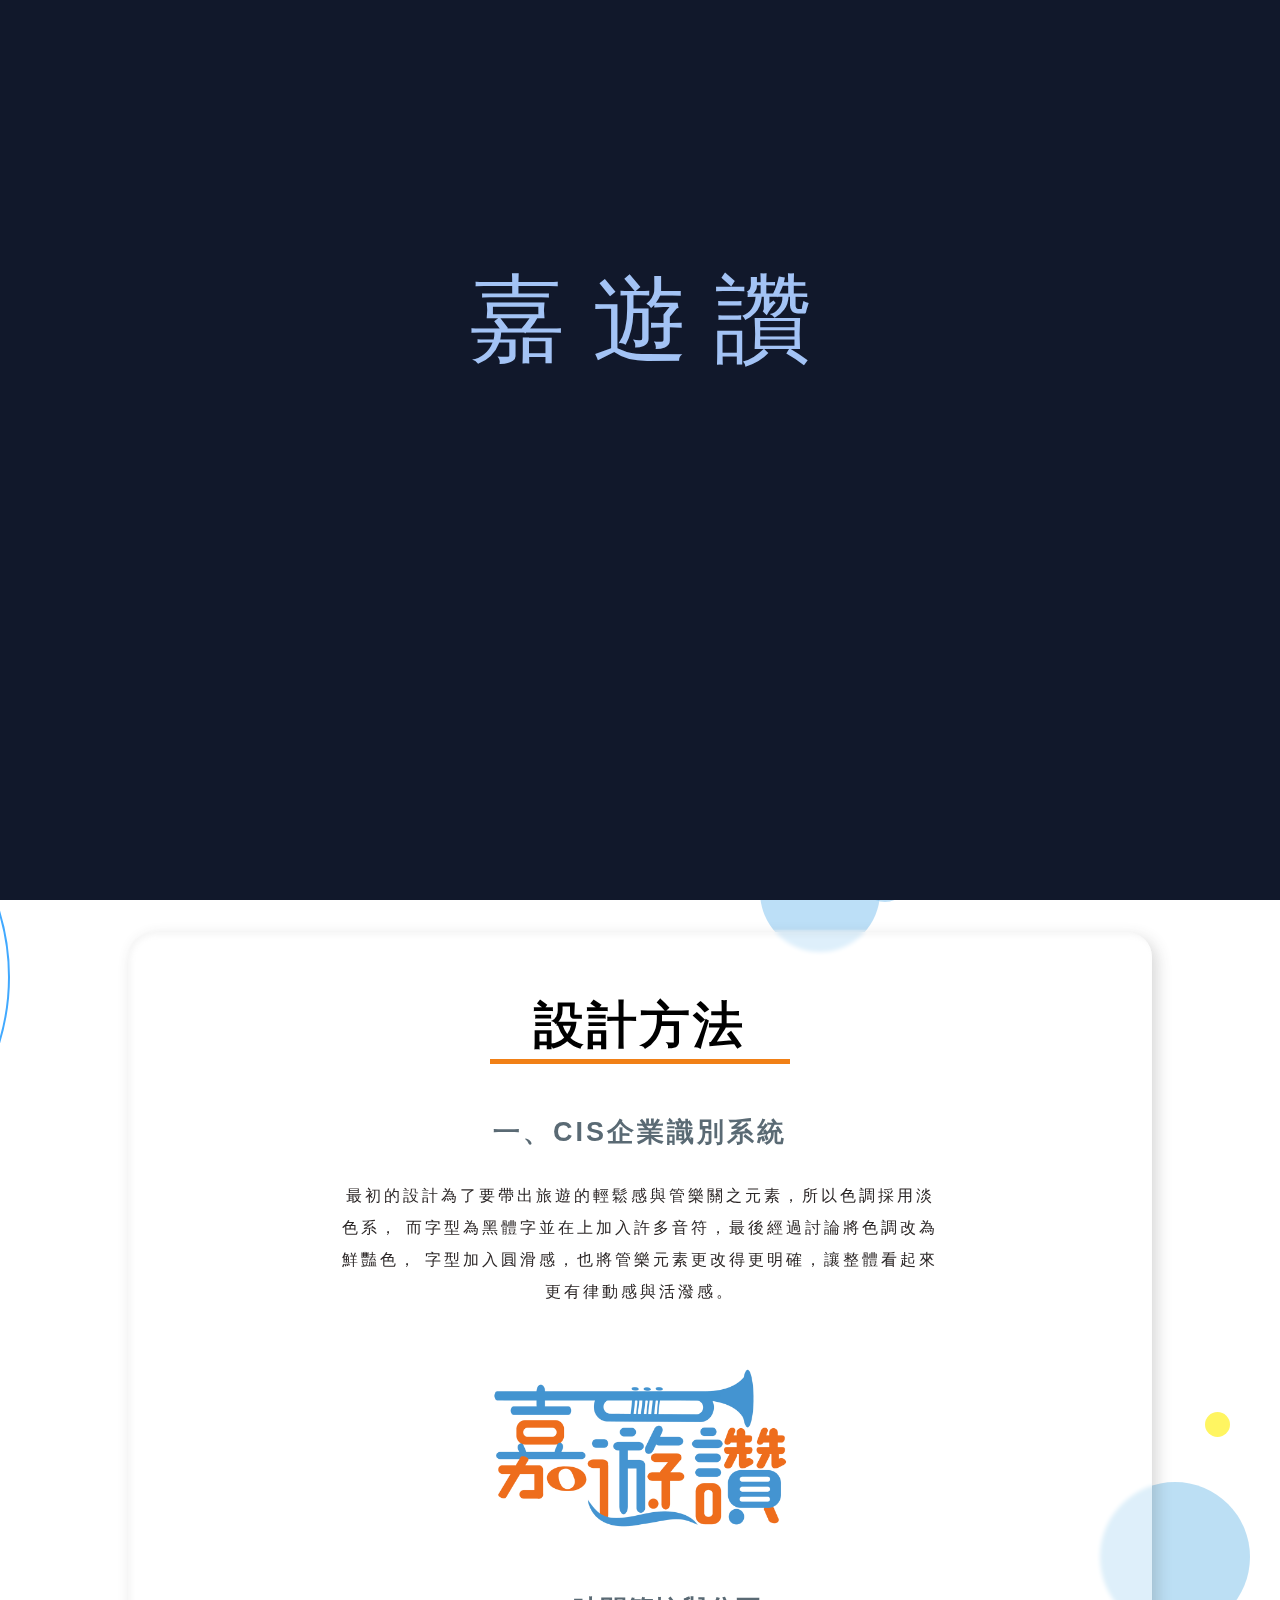
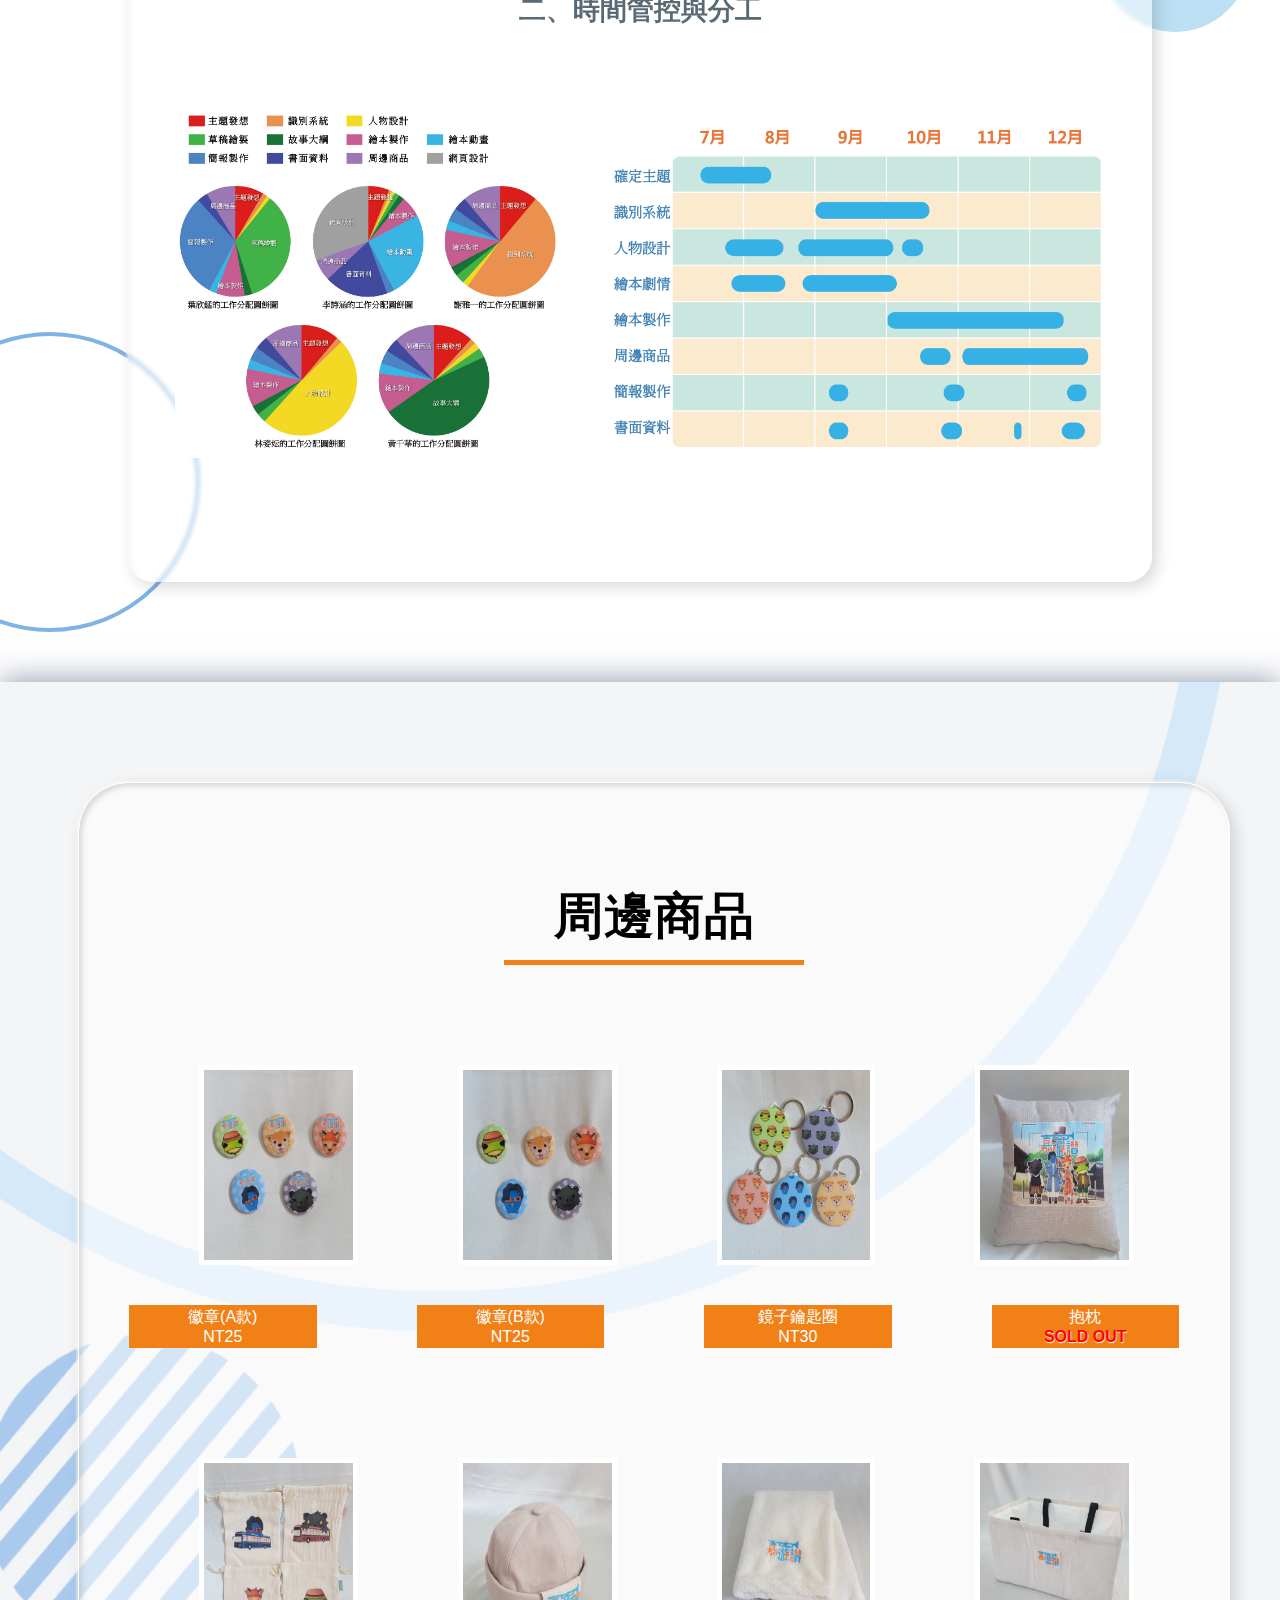
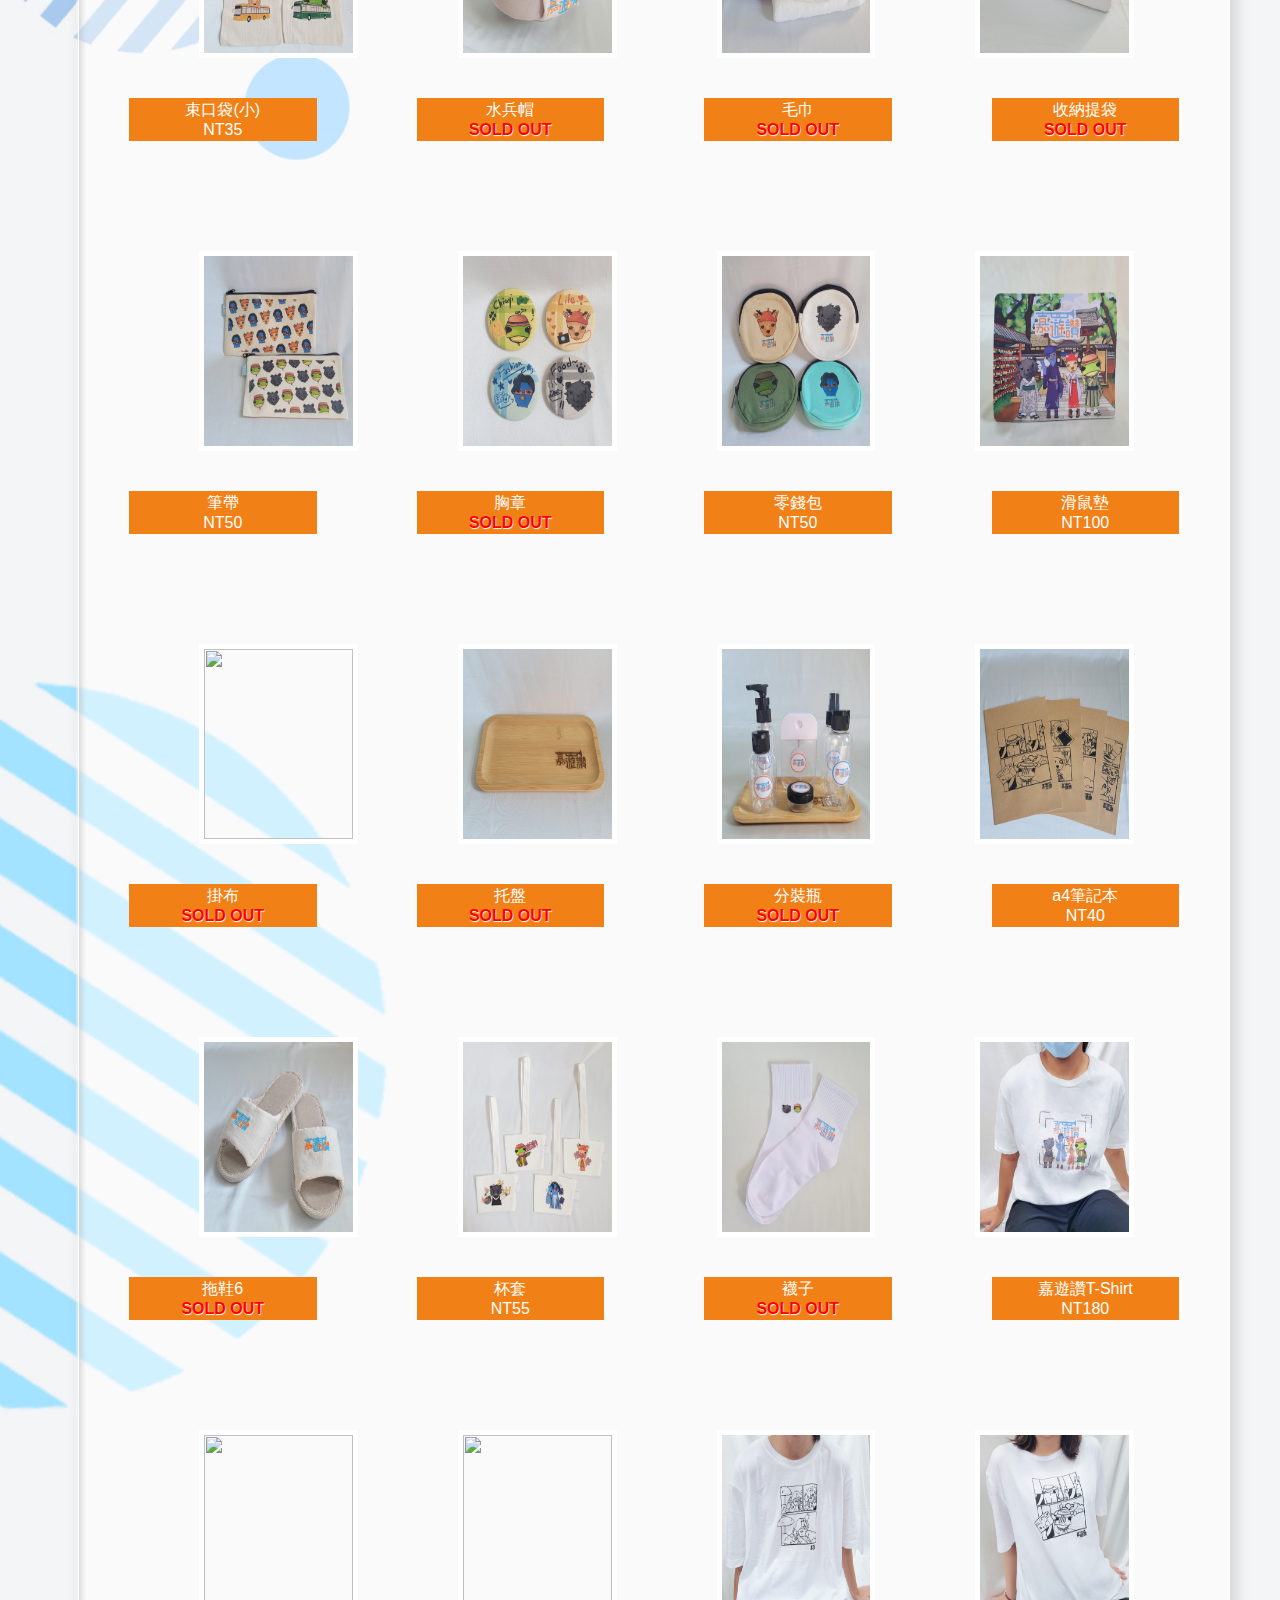
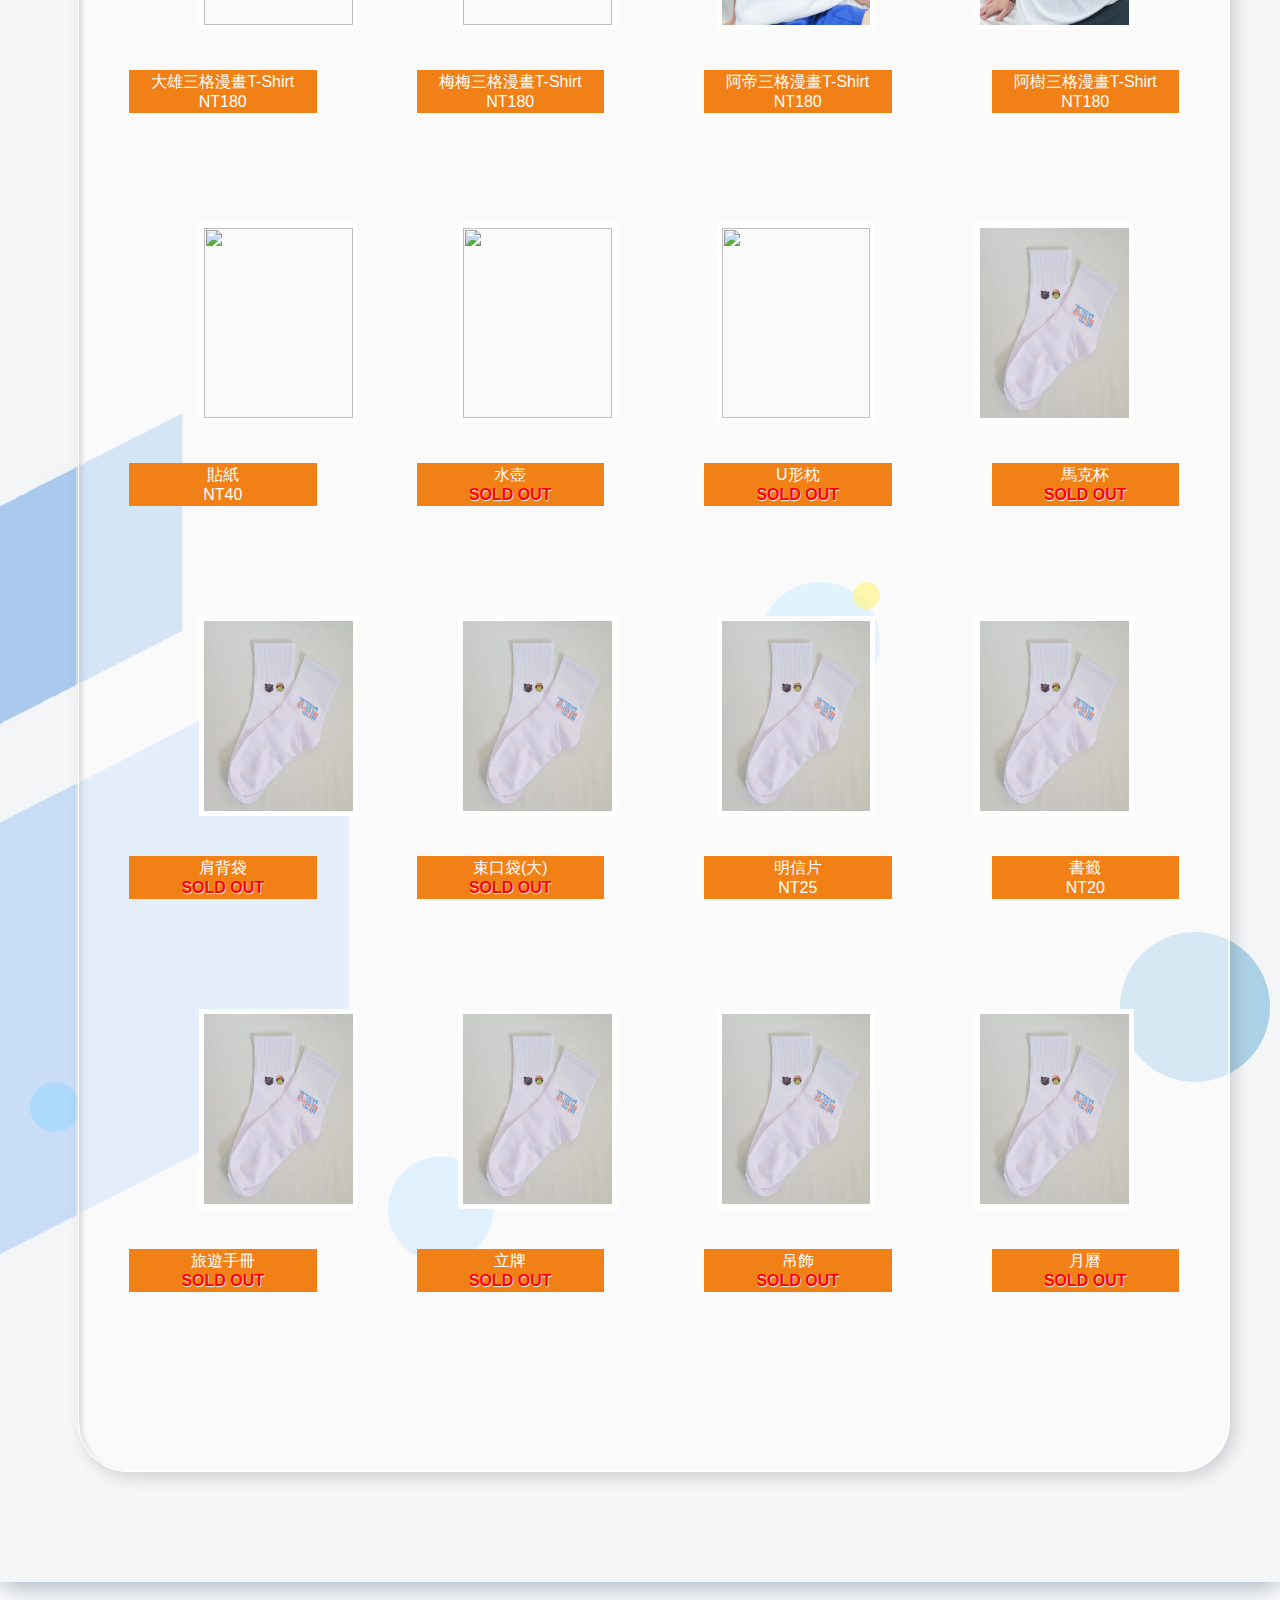
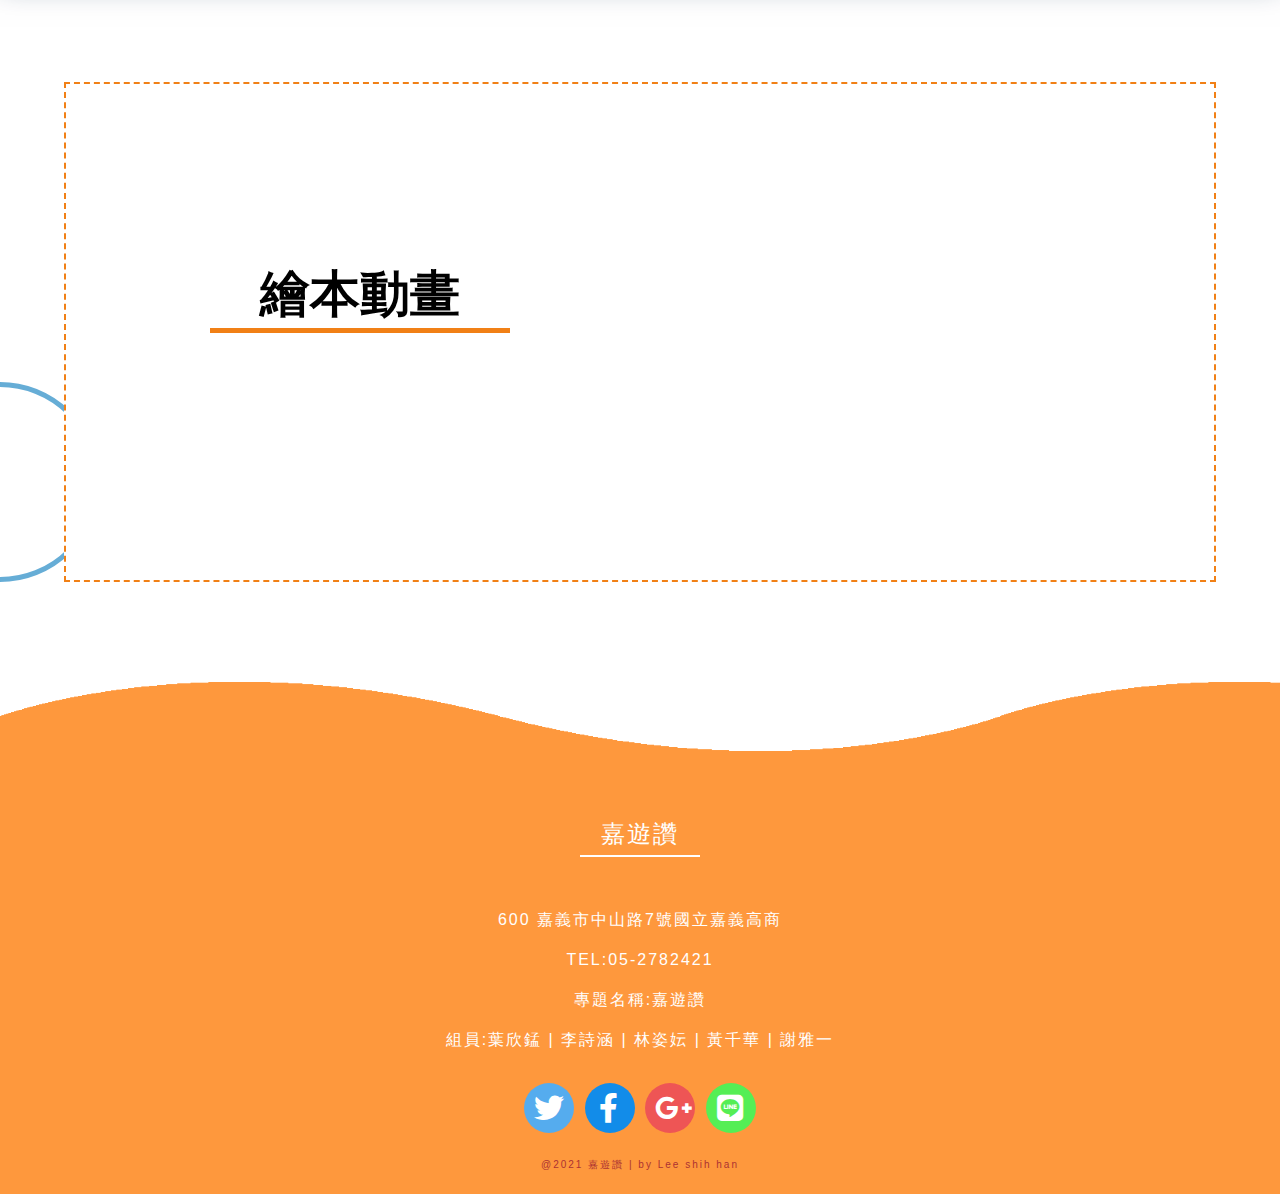
==== commit b59abcbf: "Update index.html" ====
--- a/index.html
+++ b/index.html
@@ -340,6 +340,28 @@
 
 <div class="jpeg-8">
     <div class="wei">
+        <img class="jpg" src="img/商品/貼紙.jpg">
+       </div>
+    <div class="wei">
+        <img class="jpg" src="img/商品/水壺.jpg">
+       </div>
+    <div class="wei">
+    <img class="jpg" src="img/商品/U形枕.jpg">
+       </div>
+    <div class="wei">
+        <img class="jpg" src="img/商品/襪子.jpg">
+       </div>
+</div>
+
+<div class="sptxt">
+    <div class="text-29"><p>貼紙<p>NT40</p></p></div>
+    <div class="text-30"><p>水壺<P style="color: red;font-weight: bold ; text-shadow: .5PX .5PX 1PX #FFF;" >SOLD OUT </P></p></div>
+    <div class="text-31"><p>U形枕<P style="color: red;font-weight: bold ; text-shadow: .5PX .5PX 1PX #FFF;" >SOLD OUT </P></p></div>
+    <div class="text-32"><p>馬克杯<P style="color: red;font-weight: bold ; text-shadow: .5PX .5PX 1PX #FFF;" >SOLD OUT </P></p></div>
+</div>
+
+<div class="jpeg-9">
+    <div class="wei">
         <img class="jpg" src="img/商品/襪子.jpg">
        </div>
     <div class="wei">
@@ -354,13 +376,14 @@
 </div>
 
 <div class="sptxt">
-    <div class="text-29"><p>貼紙<p>NT40</p></p></div>
-    <div class="text-30"><p>000<p>NT37</p></p></div>
-    <div class="text-31"><p>000<p>NT25</p></p></div>
-    <div class="text-32"><p>000<p>NT25</p></p></div>
-</div>
-
-<div class="jpeg-9">
+    <div class="text-33"><p>肩背袋<P style="color: red;font-weight: bold ; text-shadow: .5PX .5PX 1PX #FFF;" >SOLD OUT </P></p></div>
+    <div class="text-34"><p>束口袋(大)<P style="color: red;font-weight: bold ; text-shadow: .5PX .5PX 1PX #FFF;" >SOLD OUT </P></p></div>
+    <div class="text-35"><p>明信片<p>NT25</p></p></div>
+    <div class="text-36"><p>書籤<p>NT20</p></p></div>
+</div>
+
+
+<div class="jpeg-5">
     <div class="wei">
         <img class="jpg" src="img/商品/襪子.jpg">
        </div>
@@ -376,33 +399,10 @@
 </div>
 
 <div class="sptxt">
-    <div class="text-33"><p>000<P style="color: red;font-weight: bold ; text-shadow: .5PX .5PX 1PX #FFF;" >SOLD OUT </P></p></div>
-    <div class="text-34"><p>000<p>NT37</p></p></div>
-    <div class="text-35"><p>000<p>NT25</p></p></div>
-    <div class="text-36"><p>000<p>NT25</p></p></div>
-</div>
-
-
-<div class="jpeg-5">
-    <div class="wei">
-        <img class="jpg" src="img/商品/襪子.jpg">
-       </div>
-    <div class="wei">
-        <img class="jpg" src="img/商品/襪子.jpg">
-       </div>
-    <div class="wei">
-    <img class="jpg" src="img/商品/襪子.jpg">
-       </div>
-    <div class="wei">
-        <img class="jpg" src="img/商品/襪子.jpg">
-       </div>
-</div>
-
-<div class="sptxt">
-    <div class="text-17"><p>000<P style="color: red;font-weight: bold ; text-shadow: .5PX .5PX 1PX #FFF;" >SOLD OUT </P></p></div>
-    <div class="text-18"><p>000<p>NT37</p></p></div>
-    <div class="text-19"><p>000<p>NT25</p></p></div>
-    <div class="text-20"><p>000<p>NT25</p></p></div>
+    <div class="text-17"><p>旅遊手冊<P style="color: red;font-weight: bold ; text-shadow: .5PX .5PX 1PX #FFF;" >SOLD OUT </P></p></div>
+    <div class="text-18"><p>立牌<P style="color: red;font-weight: bold ; text-shadow: .5PX .5PX 1PX #FFF;" >SOLD OUT </P></p></div>
+    <div class="text-19"><p>吊飾<P style="color: red;font-weight: bold ; text-shadow: .5PX .5PX 1PX #FFF;" >SOLD OUT </P></p></div>
+    <div class="text-20"><p>月曆<P style="color: red;font-weight: bold ; text-shadow: .5PX .5PX 1PX #FFF;" >SOLD OUT </P></p></div>
 </div>
 
 
@@ -478,9 +478,9 @@
             <p><a href="mailto:123@gmail.com">組員:葉欣錳 | 李詩涵 | 林姿妘 | 黃千華 | 謝雅一</a></p>
 
             <ul class="follow_pic">
-                <li><a href="https://twitter.com/bts_twt" target="_blank"><i class="fab fa-twitter"></i></a></li>
-                <li><a href="https://www.facebook.com/bangtan.official" target="_blank"><i class="fab fa-facebook-f"></i></a></li>
-                <li><a href="mailto:bts@gmail.com" target="_blank"><i class="fab fa-google-plus-g"></i></a></li>
+                <li><a href="#" target="_blank"><i class="fab fa-twitter"></i></a></li>
+                <li><a href="#" target="_blank"><i class="fab fa-facebook-f"></i></a></li>
+                <li><a href="#" target="_blank"><i class="fab fa-google-plus-g"></i></a></li>
                 <li><a href="#" target="_blank"><i class="fab fa-line"></i></a></li>
             </ul>
                 
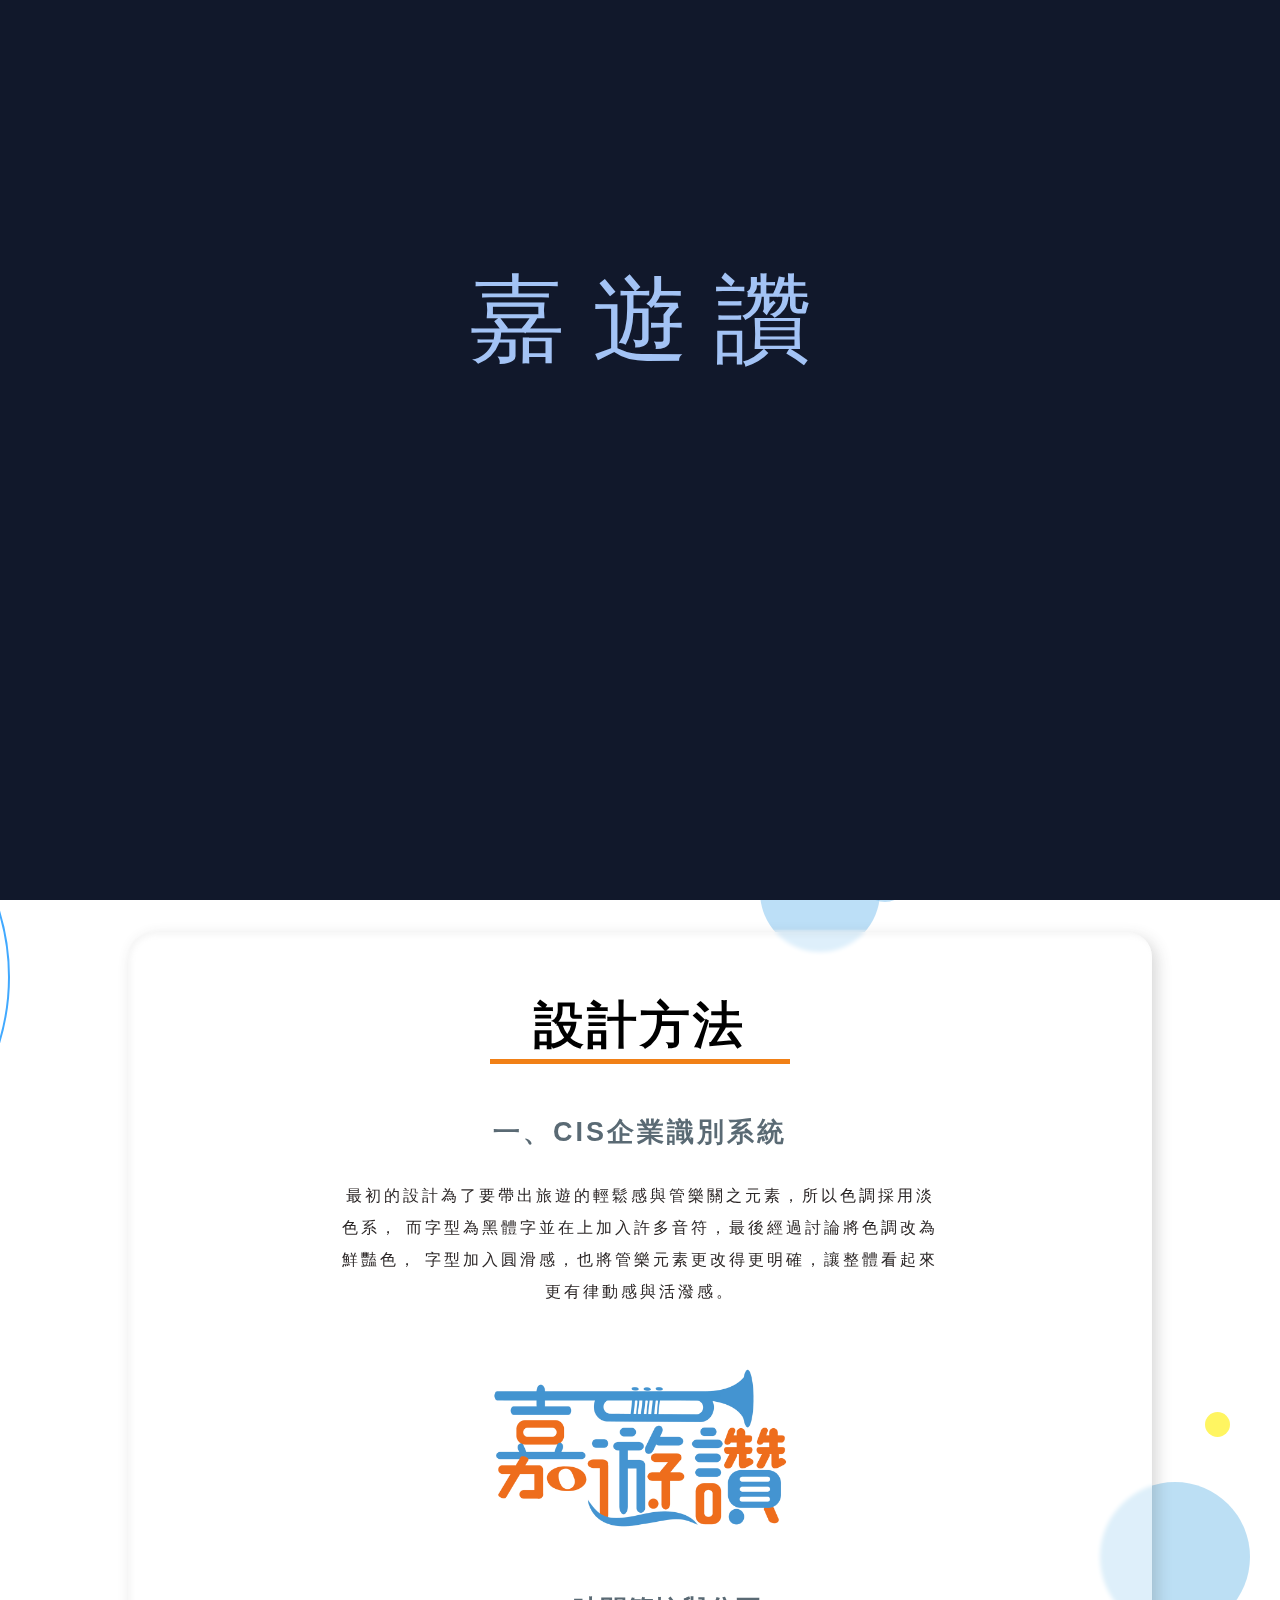
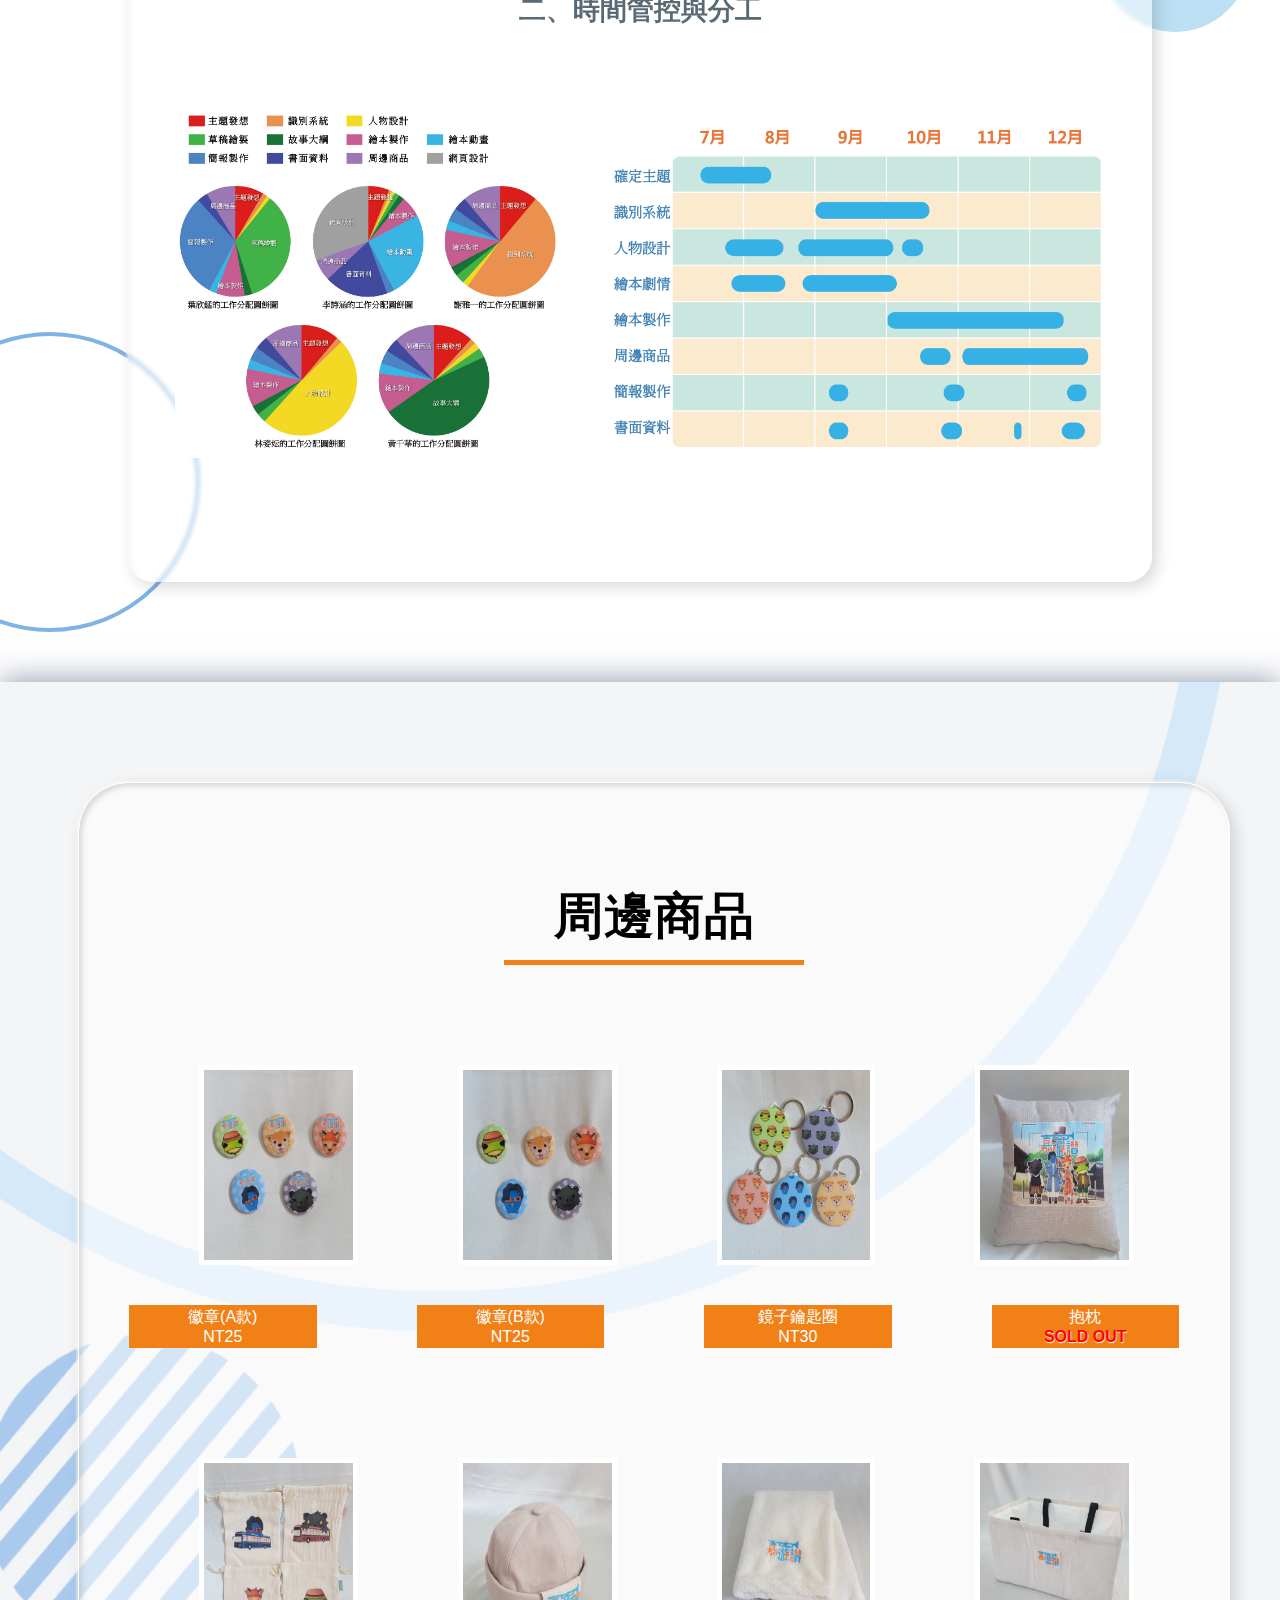
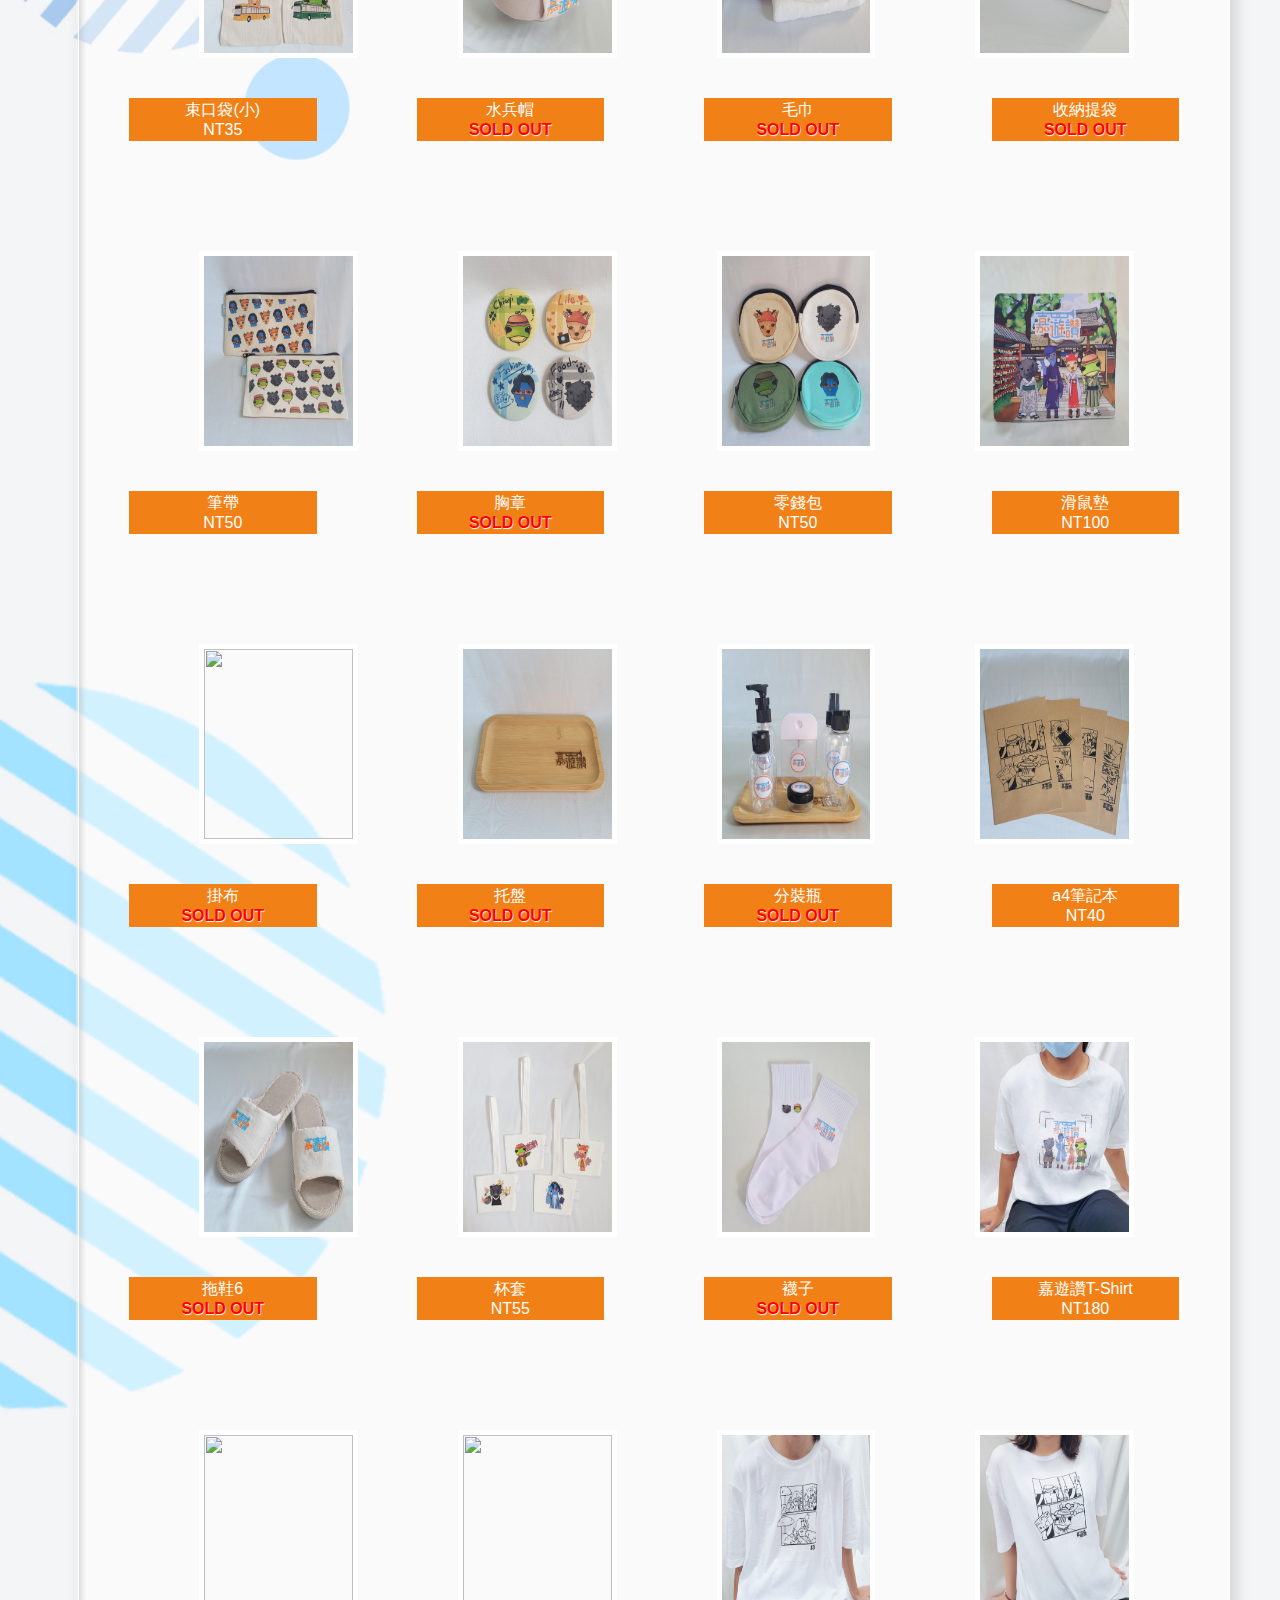
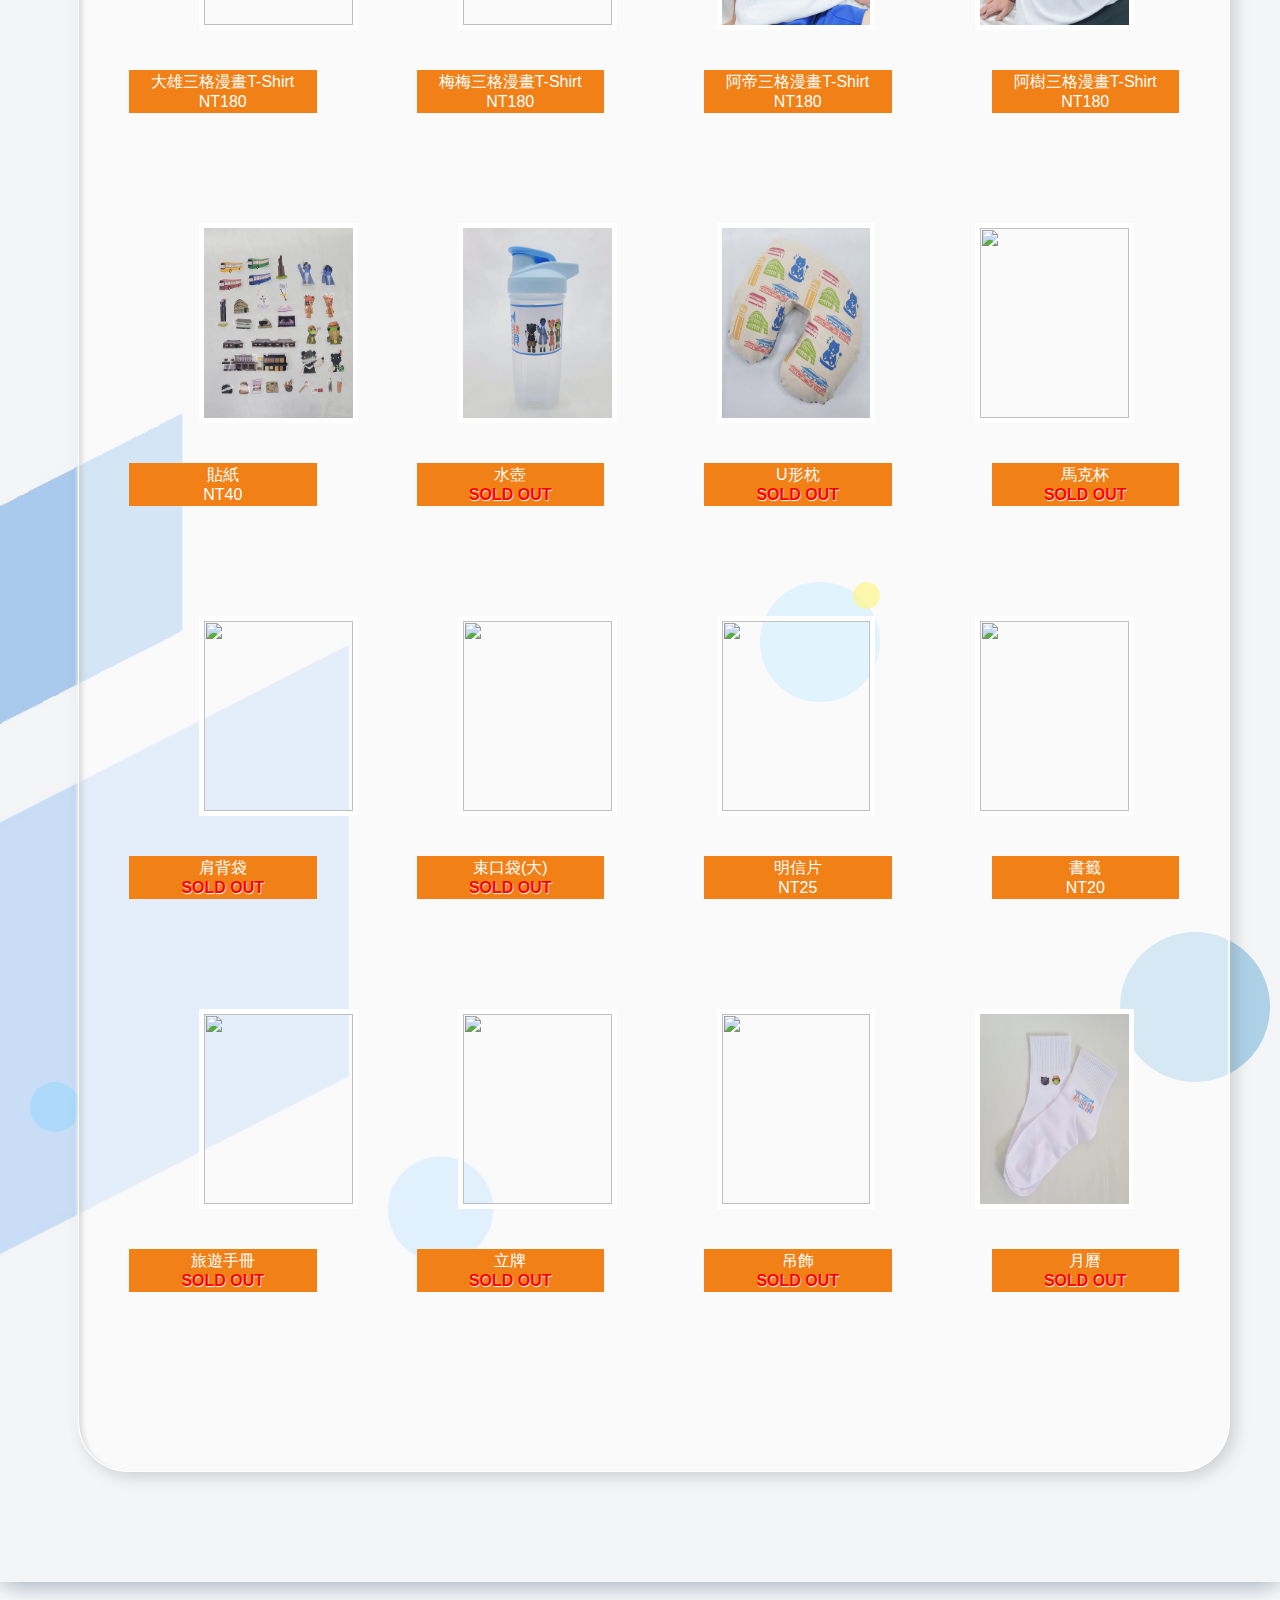
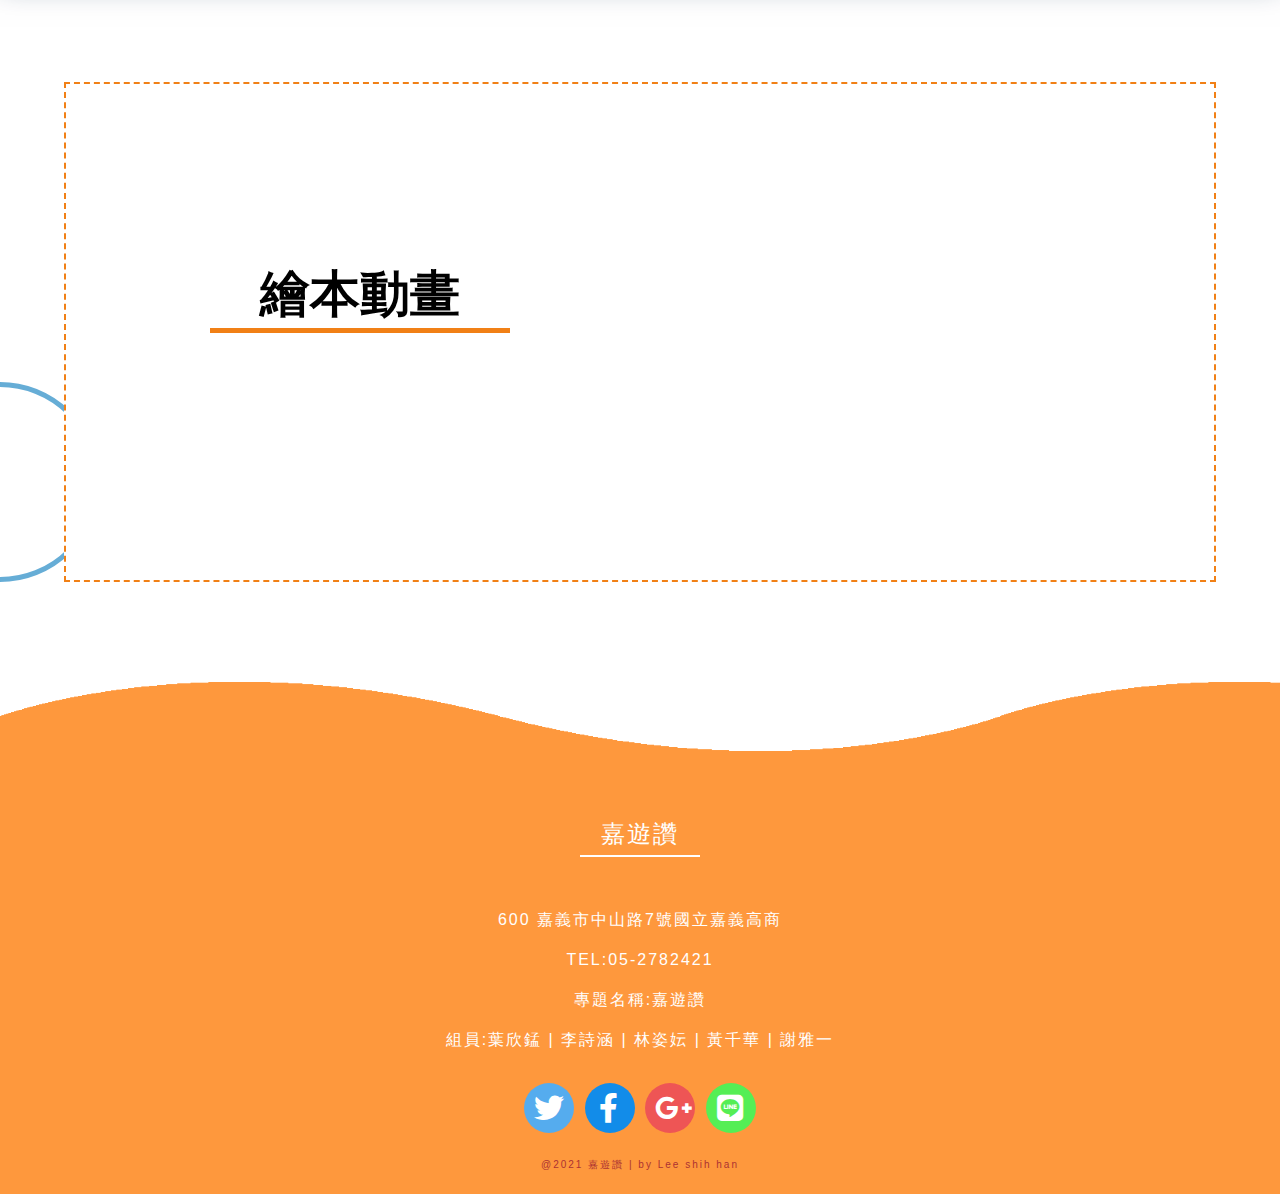
==== commit bb9955a0: "Update index.html" ====
--- a/index.html
+++ b/index.html
@@ -349,7 +349,7 @@
     <img class="jpg" src="img/商品/U形枕.jpg">
        </div>
     <div class="wei">
-        <img class="jpg" src="img/商品/襪子.jpg">
+        <img class="jpg" src="img/商品/馬克杯.jpg">
        </div>
 </div>
 
@@ -362,16 +362,16 @@
 
 <div class="jpeg-9">
     <div class="wei">
-        <img class="jpg" src="img/商品/襪子.jpg">
-       </div>
-    <div class="wei">
-        <img class="jpg" src="img/商品/襪子.jpg">
-       </div>
-    <div class="wei">
-    <img class="jpg" src="img/商品/襪子.jpg">
-       </div>
-    <div class="wei">
-        <img class="jpg" src="img/商品/襪子.jpg">
+        <img class="jpg" src="img/商品/肩背袋.jpg">
+       </div>
+    <div class="wei">
+        <img class="jpg" src="img/商品/束口袋大.jpg">
+       </div>
+    <div class="wei">
+    <img class="jpg" src="img/商品/明信片.jpg">
+       </div>
+    <div class="wei">
+        <img class="jpg" src="img/商品/書籤.jpg">
        </div>
 </div>
 
@@ -385,13 +385,13 @@
 
 <div class="jpeg-5">
     <div class="wei">
-        <img class="jpg" src="img/商品/襪子.jpg">
-       </div>
-    <div class="wei">
-        <img class="jpg" src="img/商品/襪子.jpg">
-       </div>
-    <div class="wei">
-    <img class="jpg" src="img/商品/襪子.jpg">
+        <img class="jpg" src="img/商品/旅遊書.jpg">
+       </div>
+    <div class="wei">
+        <img class="jpg" src="img/商品/立牌.jpg">
+       </div>
+    <div class="wei">
+    <img class="jpg" src="img/商品/鑰匙圈.jpg">
        </div>
     <div class="wei">
         <img class="jpg" src="img/商品/襪子.jpg">
@@ -443,7 +443,7 @@
 
 <div class="veido" id="animation">
     <h2>繪本動畫</h2>
-    <iframe width="560" height="315" src="https://www.youtube.com/embed/GXz900ZYY78" title="YouTube video player" frameborder="0" allow="accelerometer; autoplay; clipboard-write; encrypted-media; gyroscope; picture-in-picture" allowfullscreen></iframe>
+    <iframe width="560" height="315" src="https://www.youtube.com/embed/fwVXrCRZWBc" title="YouTube video player" frameborder="0" allow="accelerometer; autoplay; clipboard-write; encrypted-media; gyroscope; picture-in-picture" allowfullscreen></iframe>
    </div>
 
    <div class="c1">    
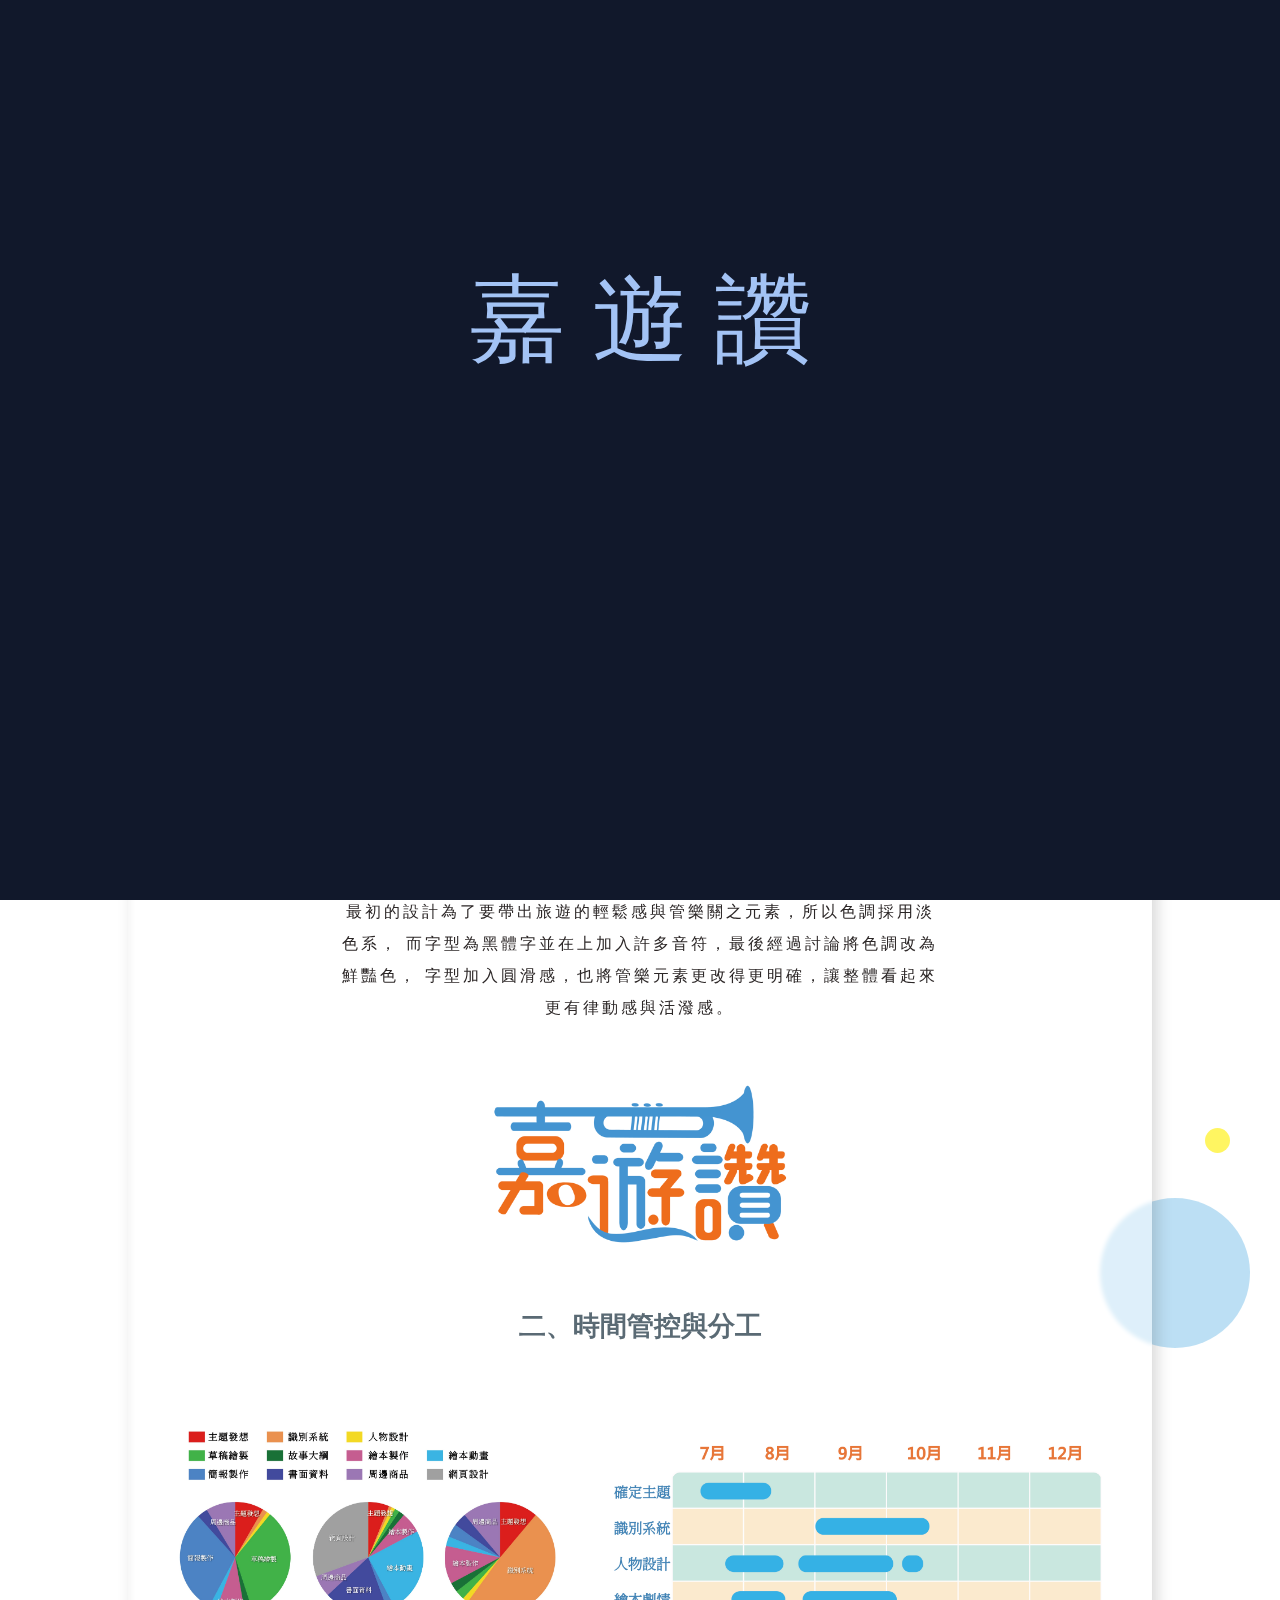
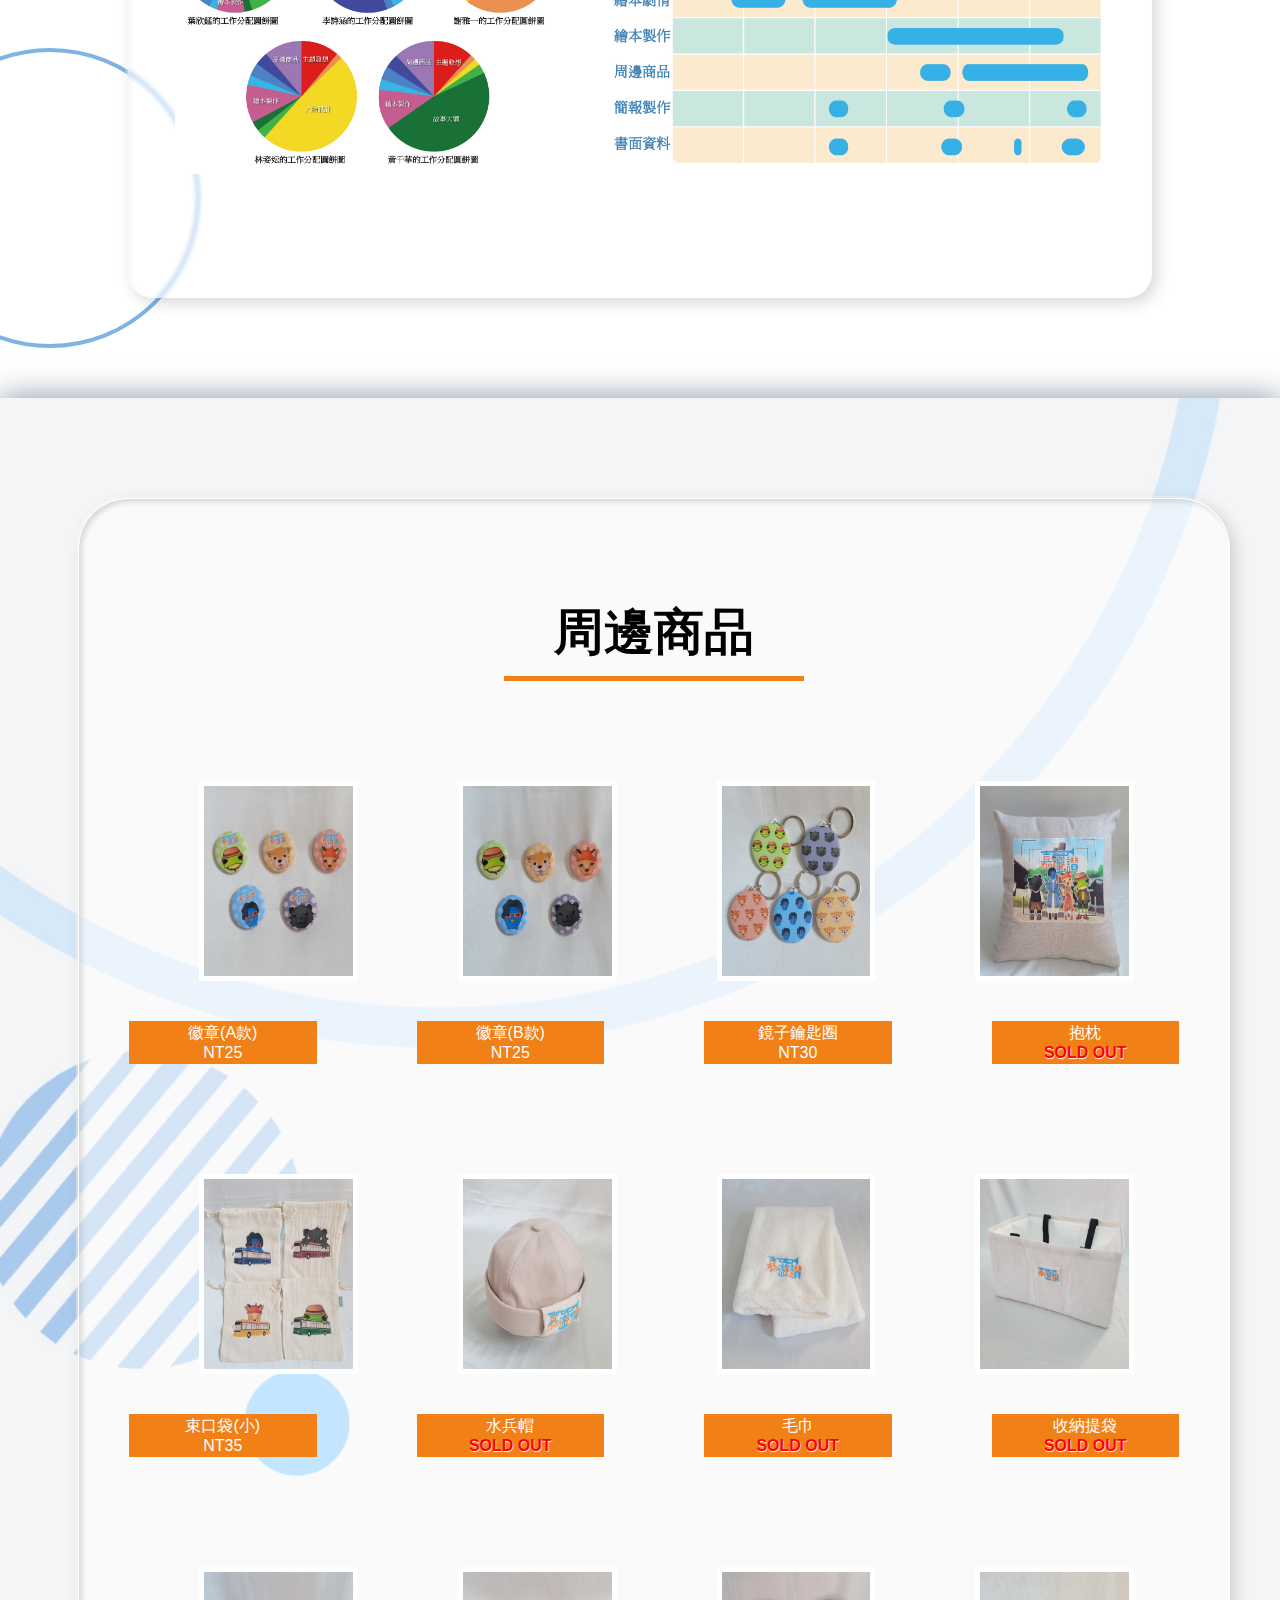
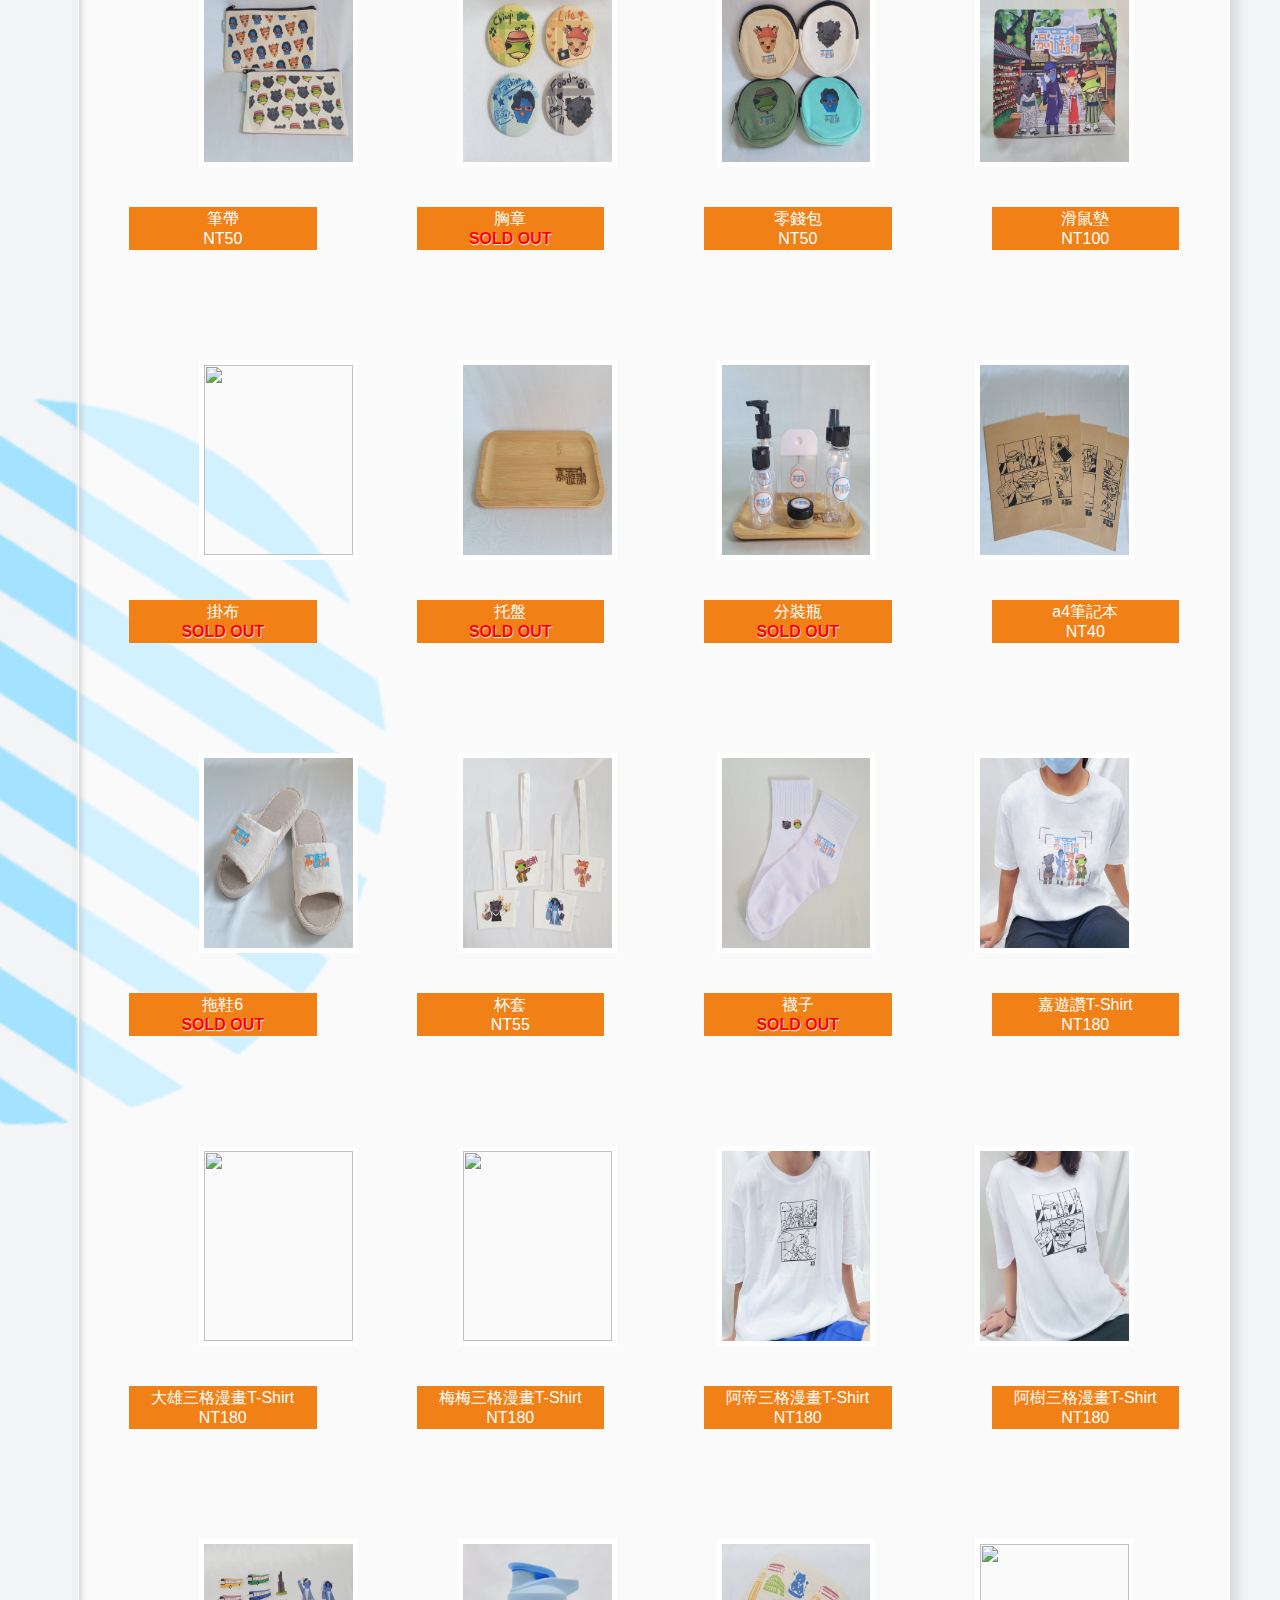
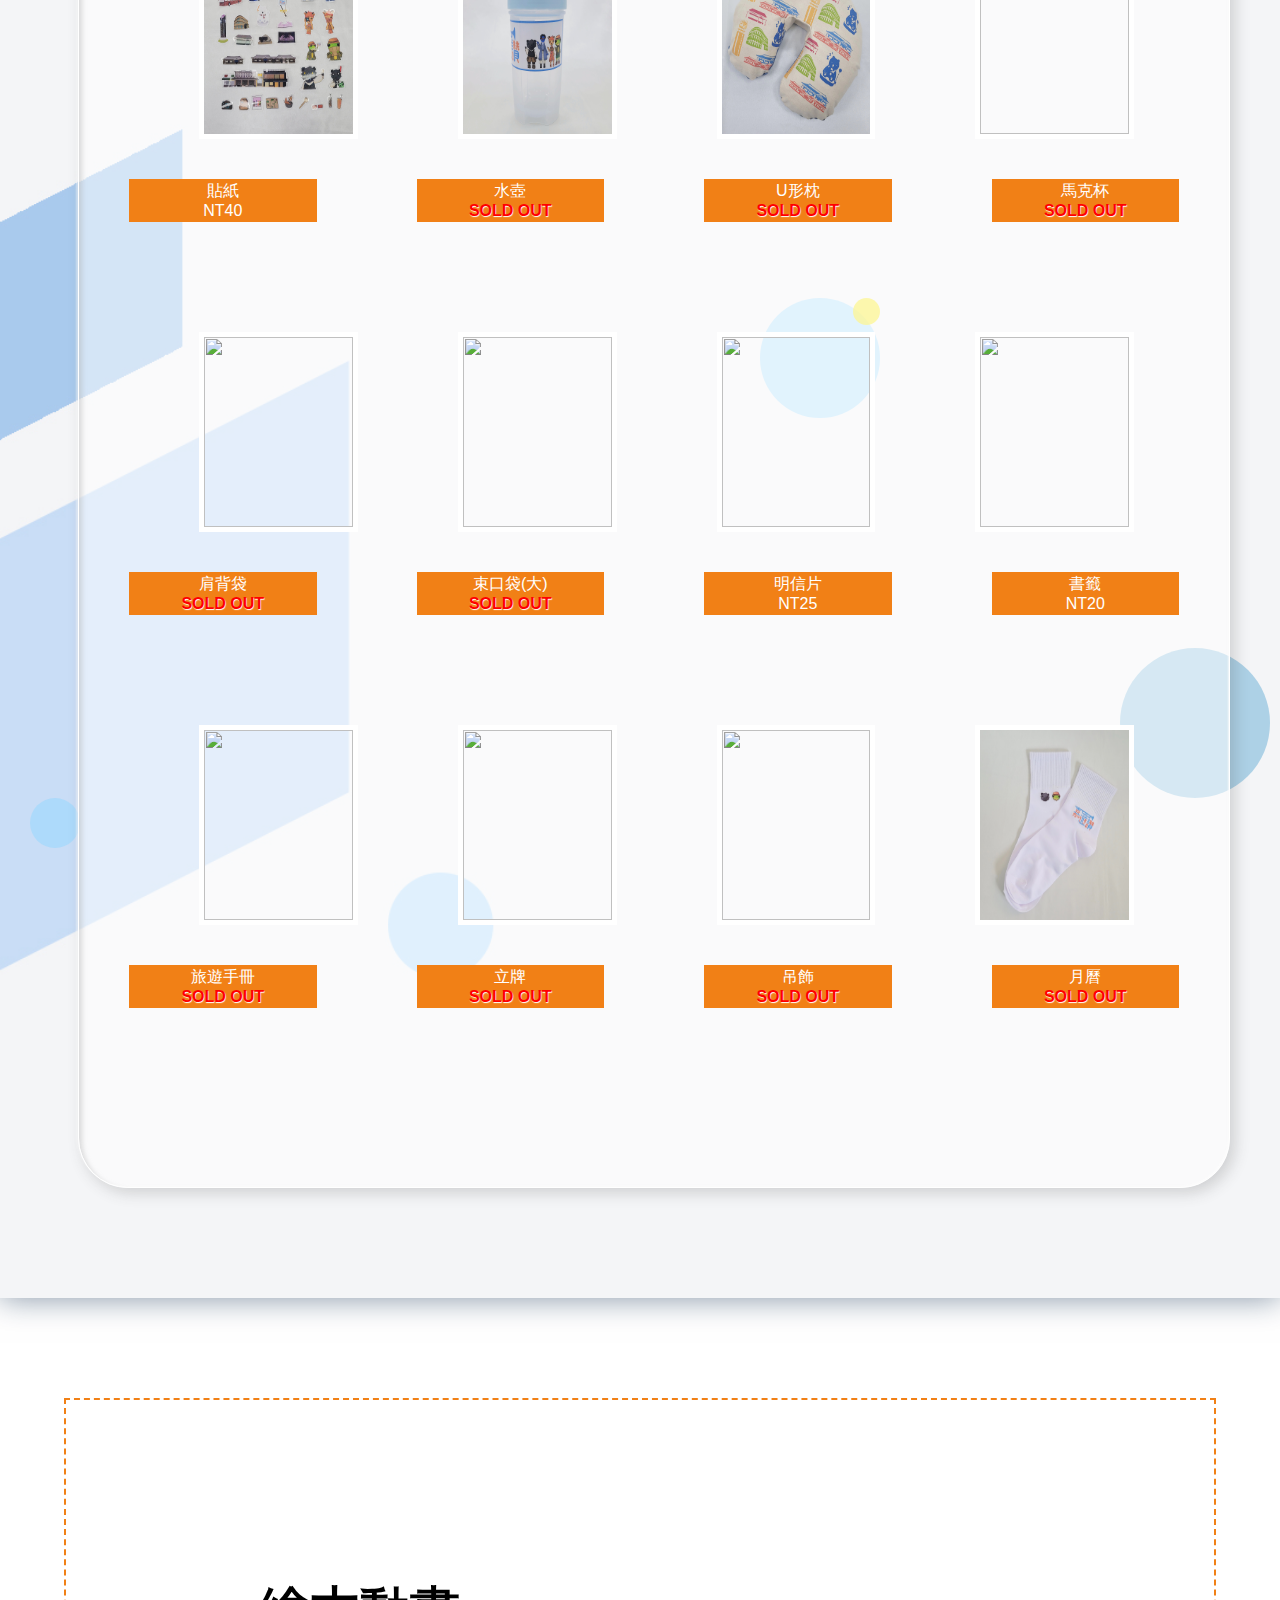
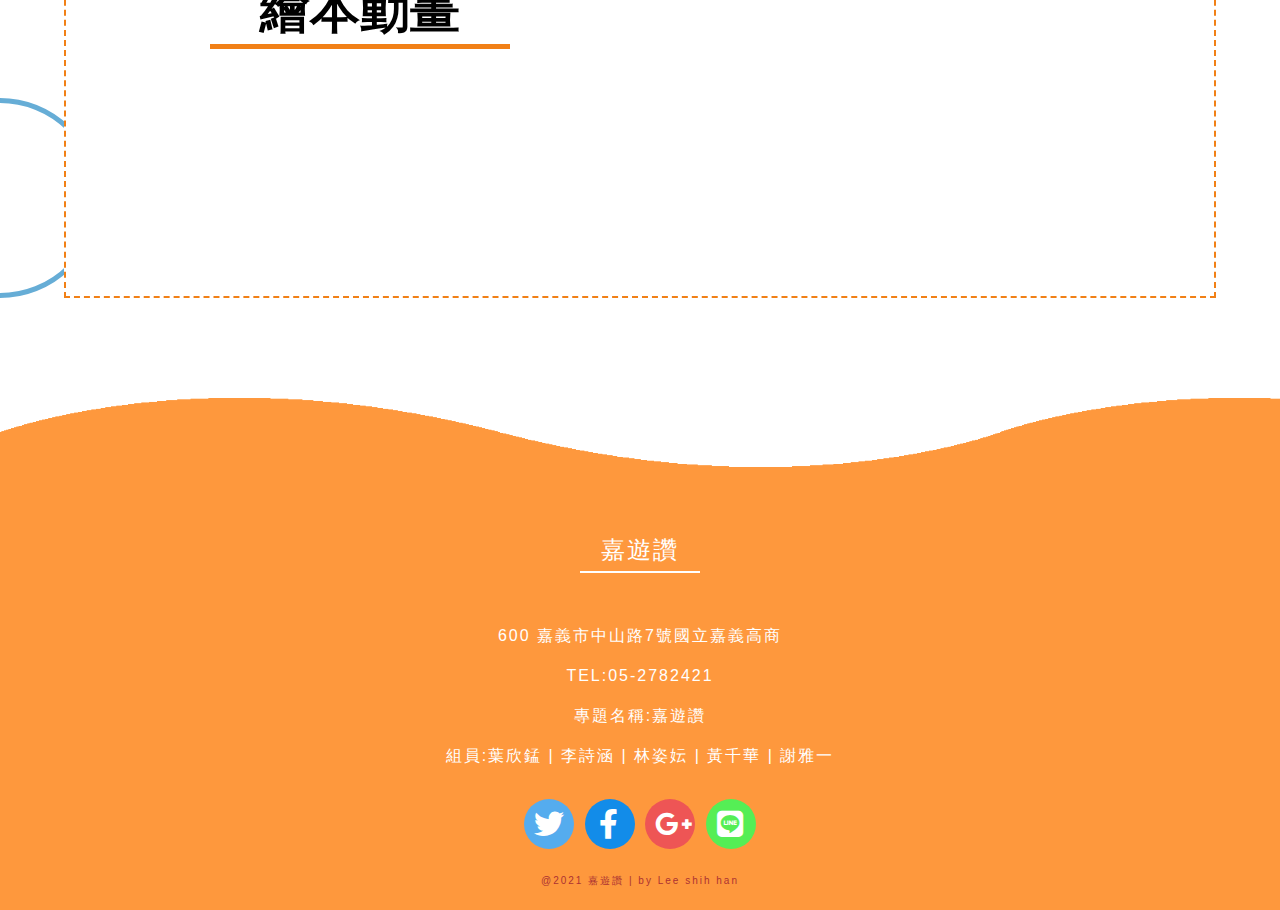
==== commit a17afe15: "Update index.html" ====
--- a/index.html
+++ b/index.html
@@ -98,14 +98,21 @@
     <td id="pic1">
     <table>
     <tr>
-        <td><a rel="nofollow" href="#" target=_blank><img src="img/繪本/繪本1.2-字幕.jpg" height="300" border=0></td>
-            <td><a rel="nofollow" href="#" target=_blank><img src="img/繪本/繪本3.4-字幕.jpg" height="300" border=0></td>
-            <td><a rel="nofollow" href="#" target=_blank><img src="img/繪本/繪本5.6-字幕.jpg" height="300" border=0></td>
-            <td><a rel="nofollow" href="#" target=_blank><img src="img/繪本/繪本7.8-字幕.jpg" height="300" border=0></td>
-            <td><a rel="nofollow" href="#" target=_blank><img src="img/繪本/繪本9.10-字幕.jpg" height="300" border=0></td>
-            <td><a rel="nofollow" href="#" target=_blank><img src="img/繪本/繪本11.12-字幕.jpg" height="300" border=0></td>
-            <td><a rel="nofollow" href="#" target=_blank><img src="img/繪本/繪本13.14字幕.jpg" height="300" border=0></td>
-            <td><a rel="nofollow" href="#" target=_blank><img src="img/繪本/繪本15.16字幕.jpg" height="300" border=0></td>
+        <td><a rel="nofollow" href="#" target=_blank><img src="img/繪本 新/繪本1.jpg" height="300" border=0></td>
+            <td><a rel="nofollow" href="#" target=_blank><img src="img/繪本 新/繪本3.jpg" height="300" border=0></td>
+            <td><a rel="nofollow" href="#" target=_blank><img src="img/繪本 新/繪本5.jpg" height="300" border=0></td>
+            <td><a rel="nofollow" href="#" target=_blank><img src="img/繪本 新/繪本7.jpg" height="300" border=0></td>
+            <td><a rel="nofollow" href="#" target=_blank><img src="img/繪本 新/繪本9.jpg" height="300" border=0></td>
+            <td><a rel="nofollow" href="#" target=_blank><img src="img/繪本 新/繪本11.12-字幕..jpg" height="300" border=0></td>
+            <td><a rel="nofollow" href="#" target=_blank><img src="img/繪本 新/繪本13.jpg" height="300" border=0></td>
+            <td><a rel="nofollow" href="#" target=_blank><img src="img/繪本 新/繪本15.jpg" height="300" border=0></td>
+                <td><a rel="nofollow" href="#" target=_blank><img src="img/繪本 新/繪本17_18更新字幕.jpg" height="300" border=0></td>
+                    <td><a rel="nofollow" href="#" target=_blank><img src="img/繪本 新/繪本19_20-字幕.jpg" height="300" border=0></td>
+                    <td><a rel="nofollow" href="#" target=_blank><img src="img/繪本 新/繪本21-22-字幕.jpg" height="300" border=0></td>
+                    <td><a rel="nofollow" href="#" target=_blank><img src="img/繪本 新/繪本23-24-字幕.jpg" height="300" border=0></td>
+                    <td><a rel="nofollow" href="#" target=_blank><img src="img/繪本 新/繪本25_26字幕.jpg" height="300" border=0></td>
+                        <td><a rel="nofollow" href="#" target=_blank><img src="img/繪本 新/繪本27_28字幕.jpg" height="300" border=0></td>
+                            <td><a rel="nofollow" href="#" target=_blank><img src="img/繪本 新/繪本29_30-字幕.jpg" height="300" border=0></td>
     </tr>
     </table>
     </td>
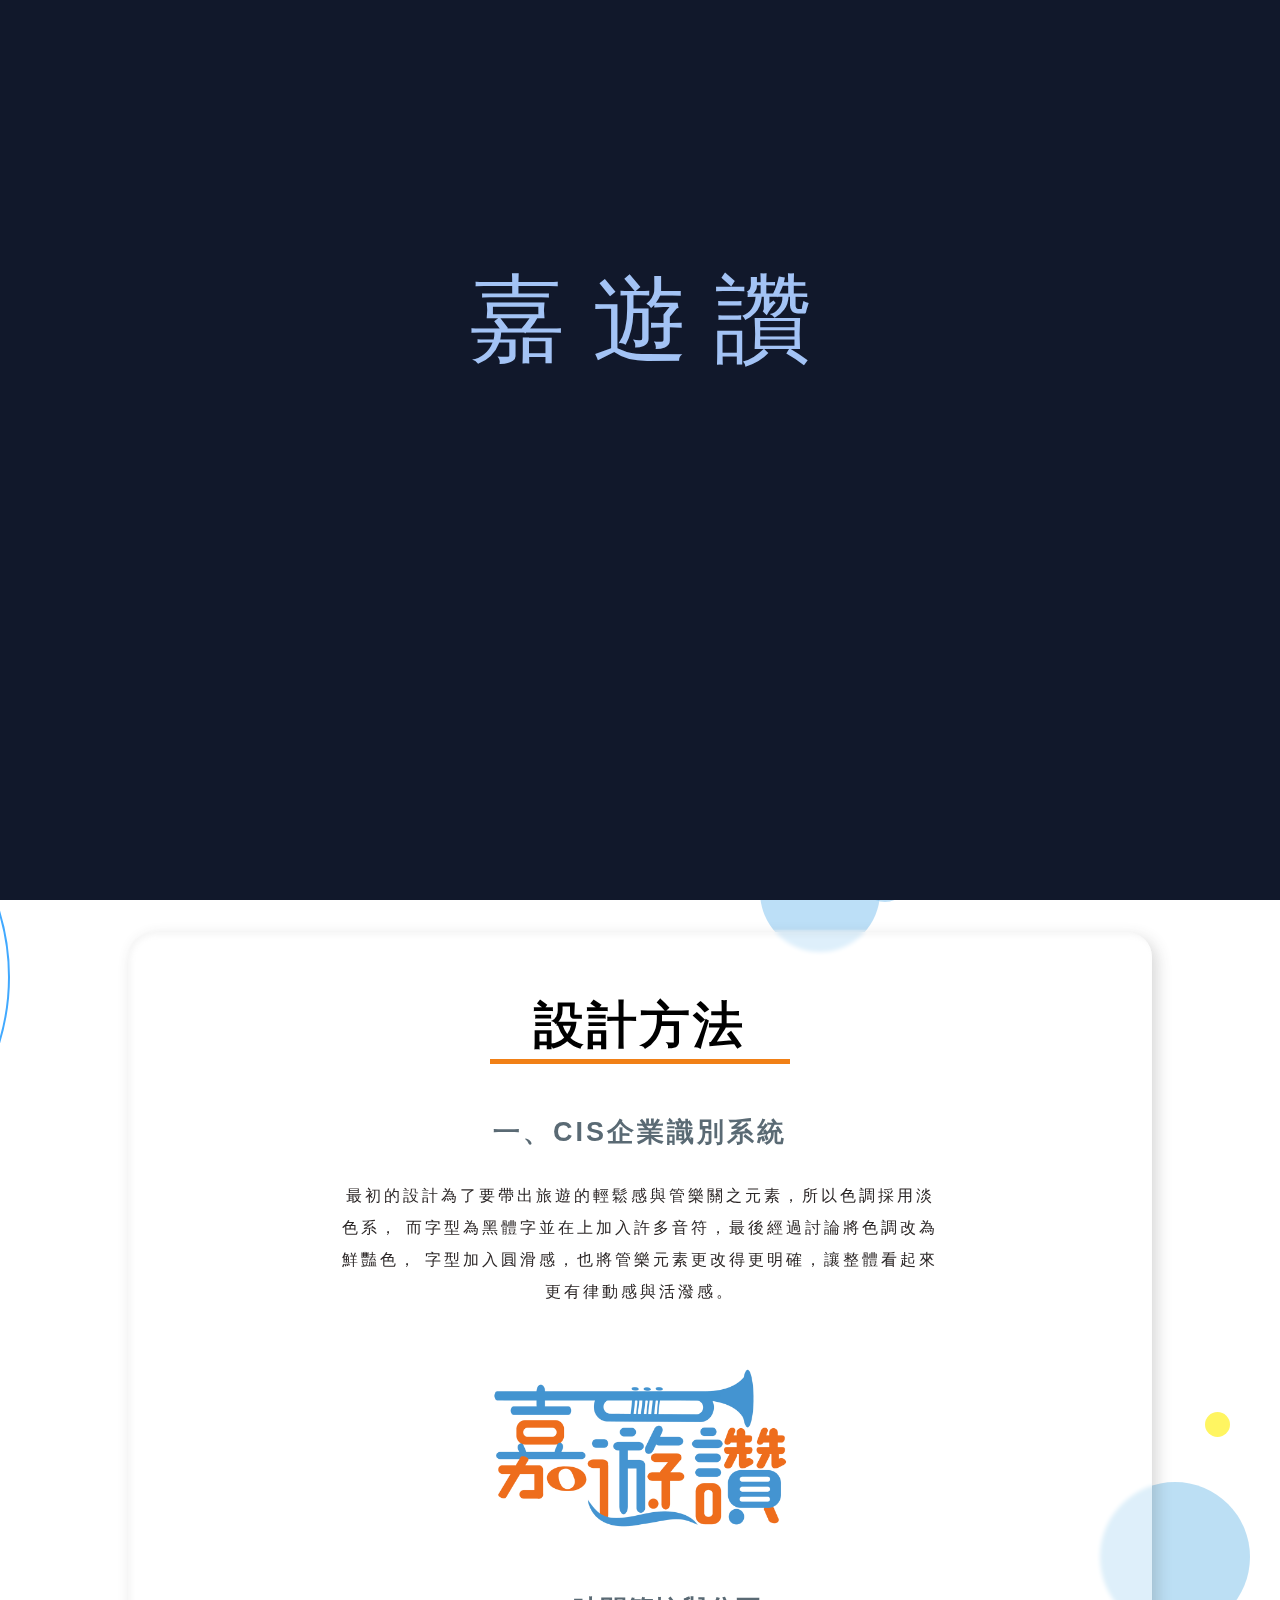
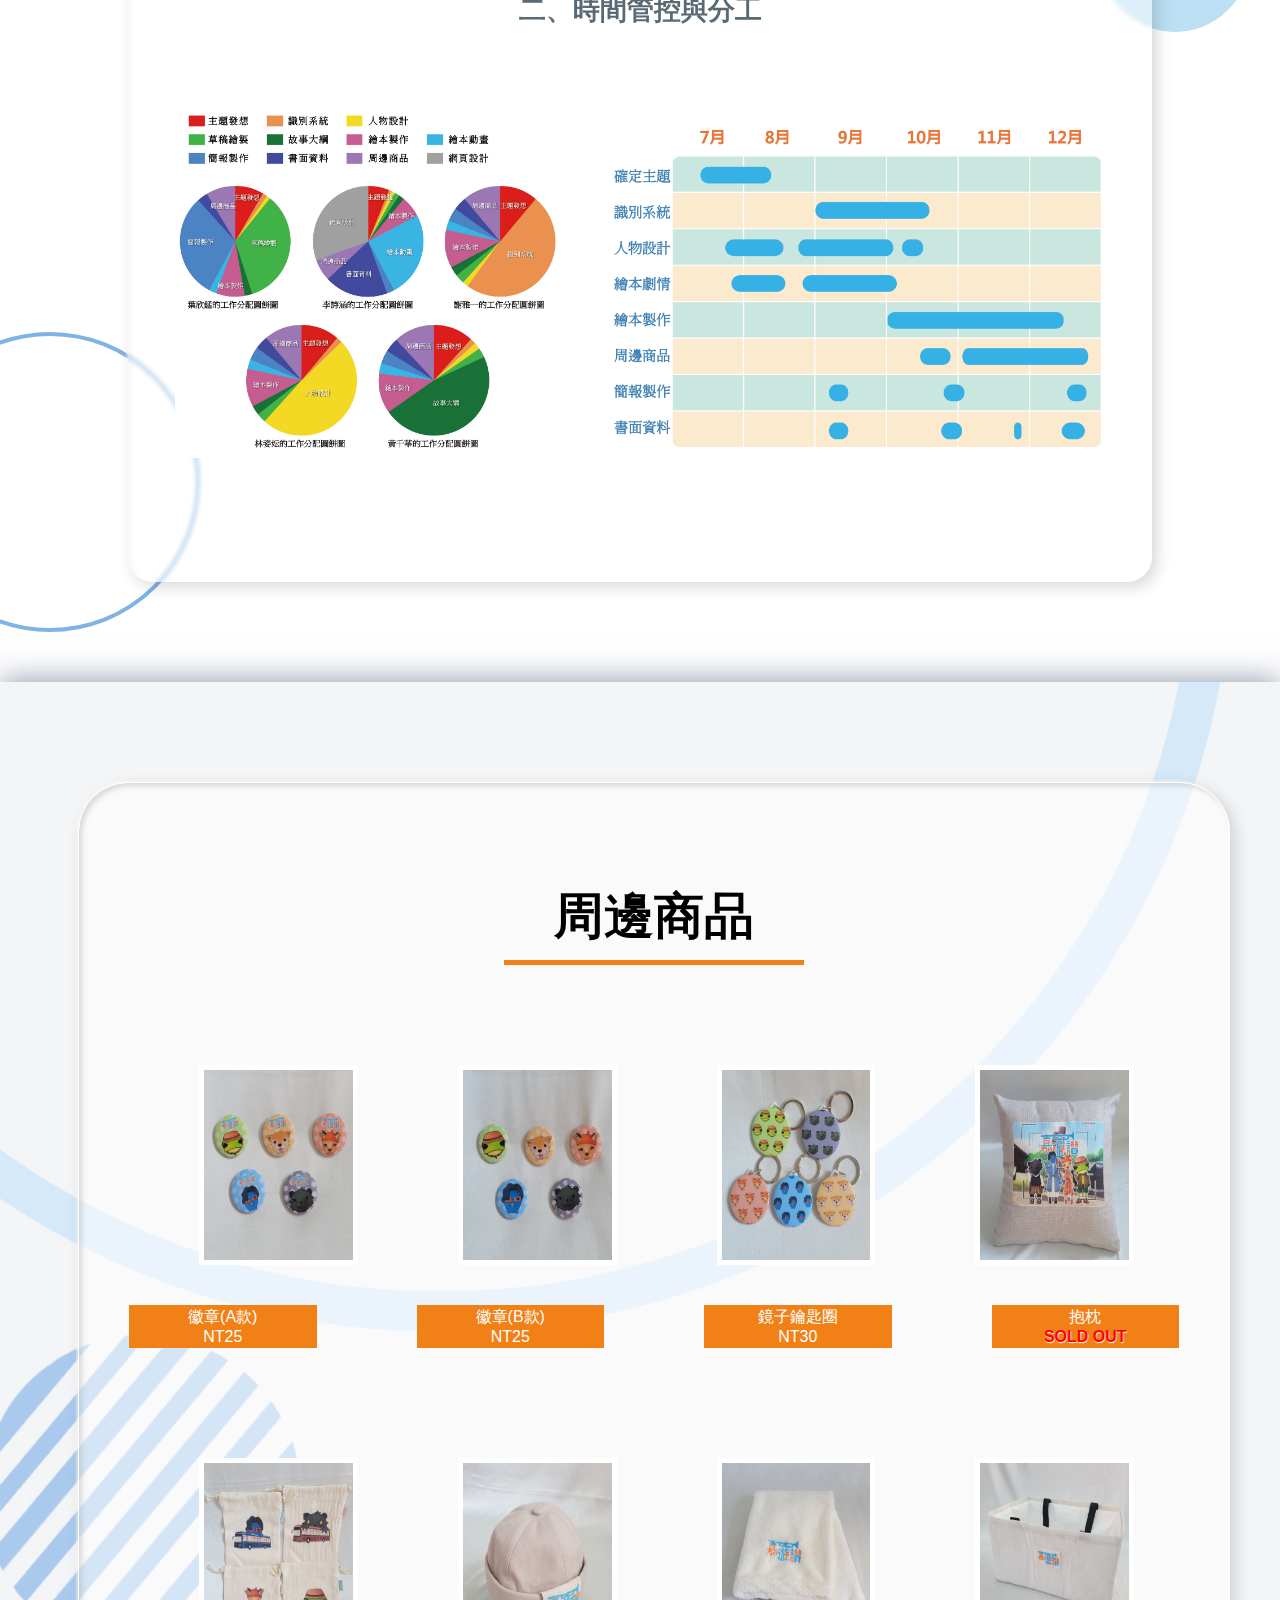
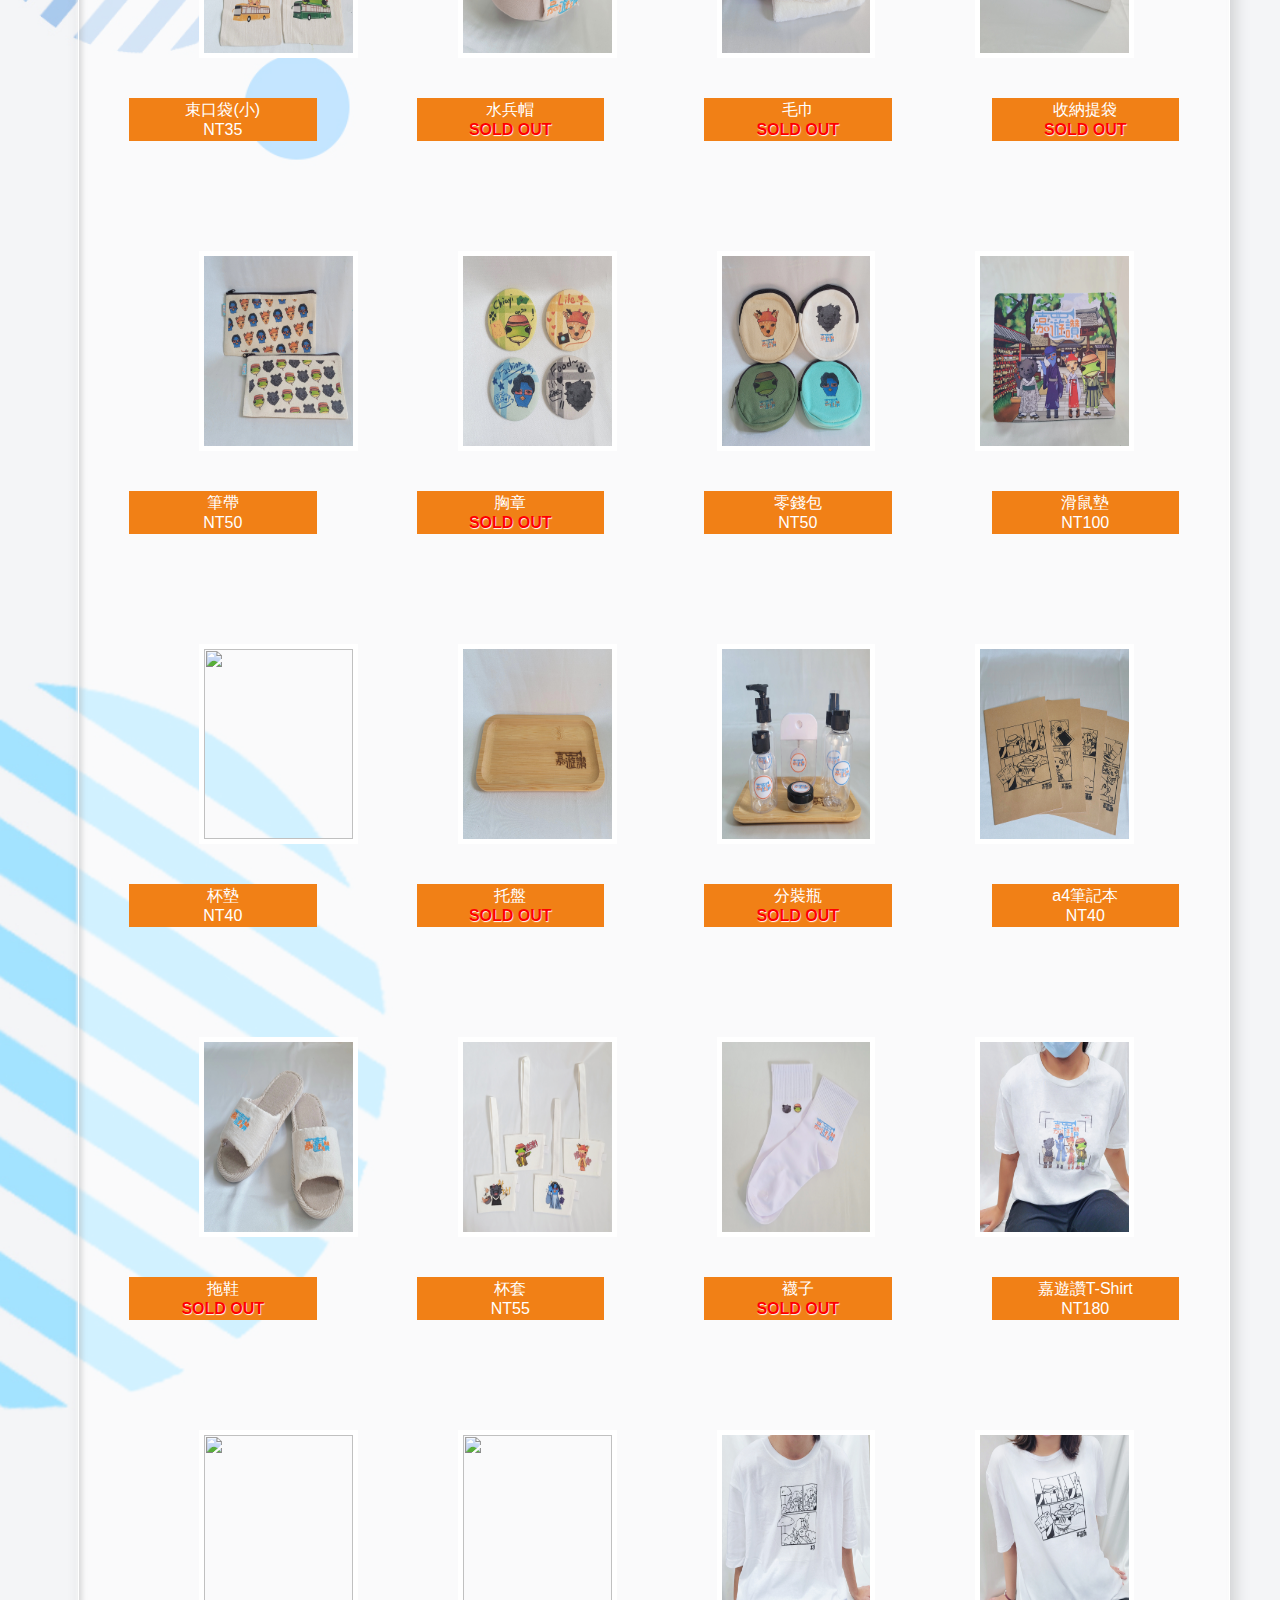
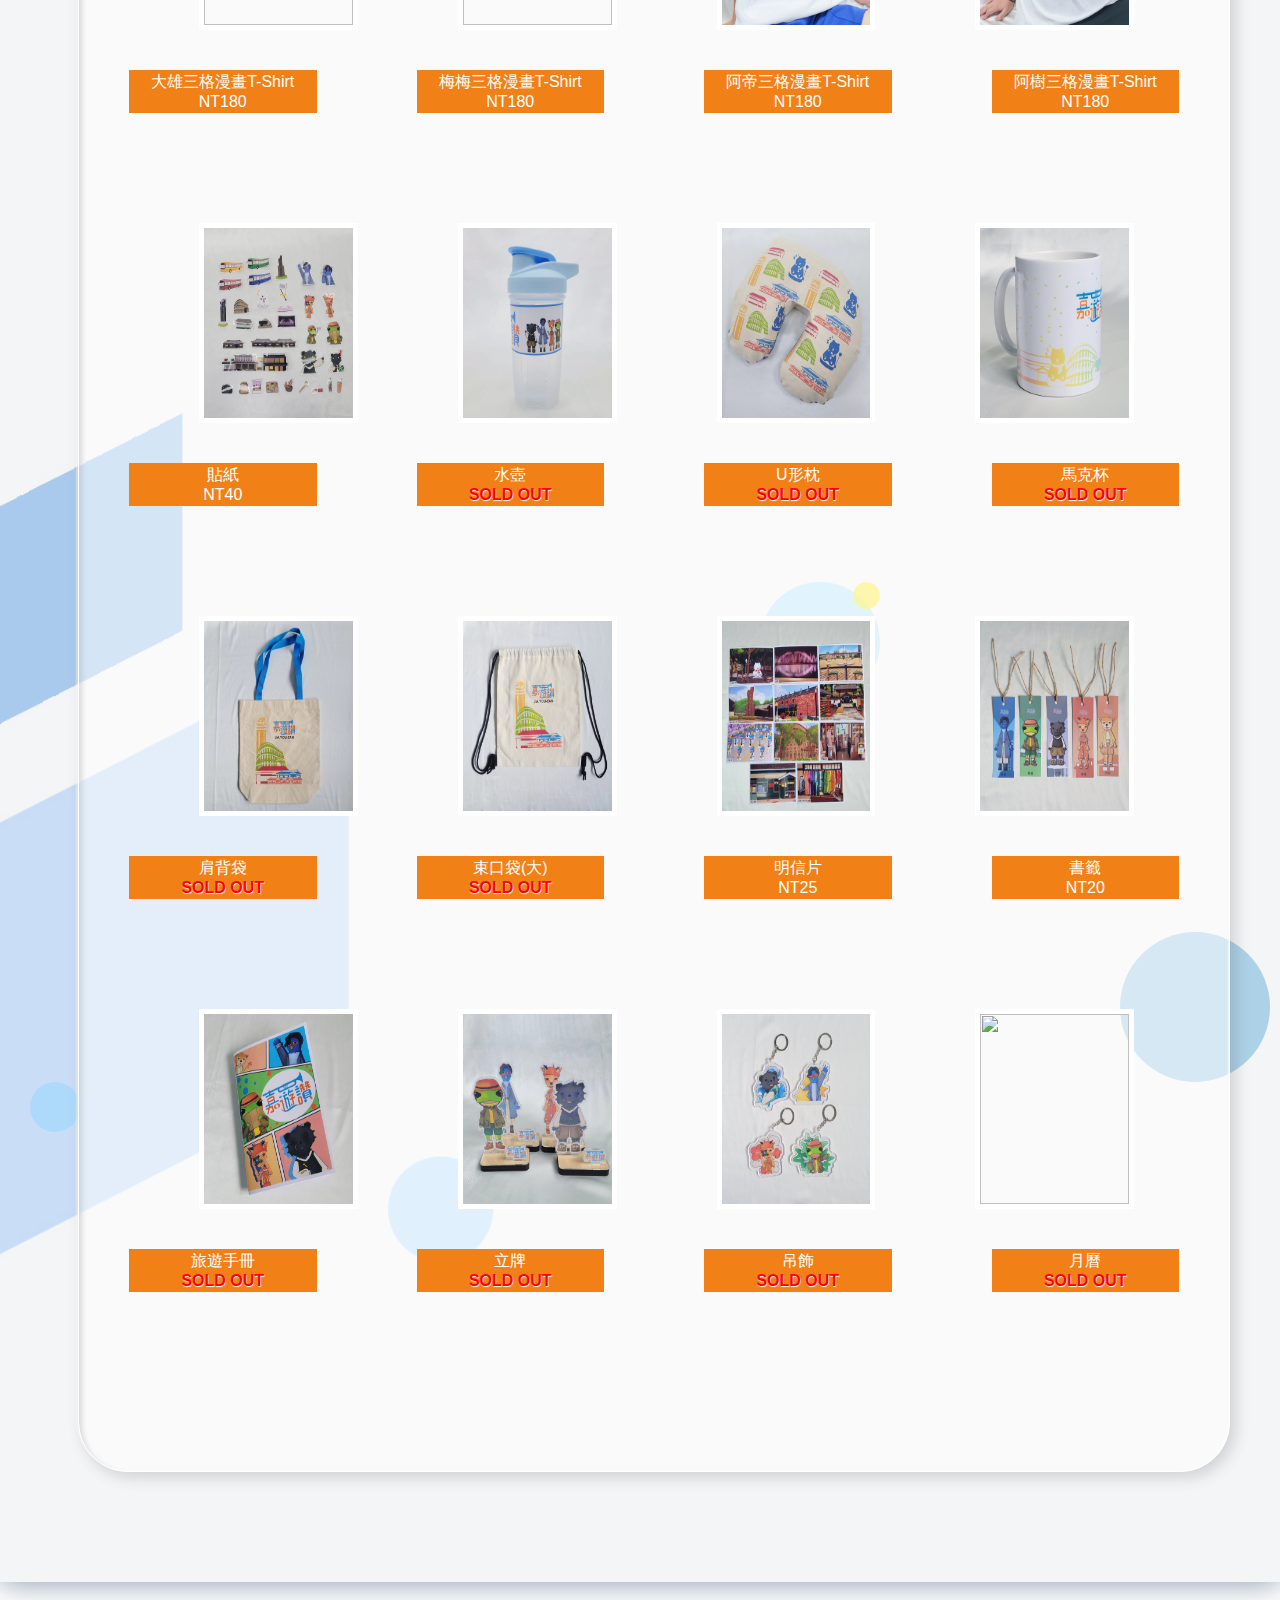
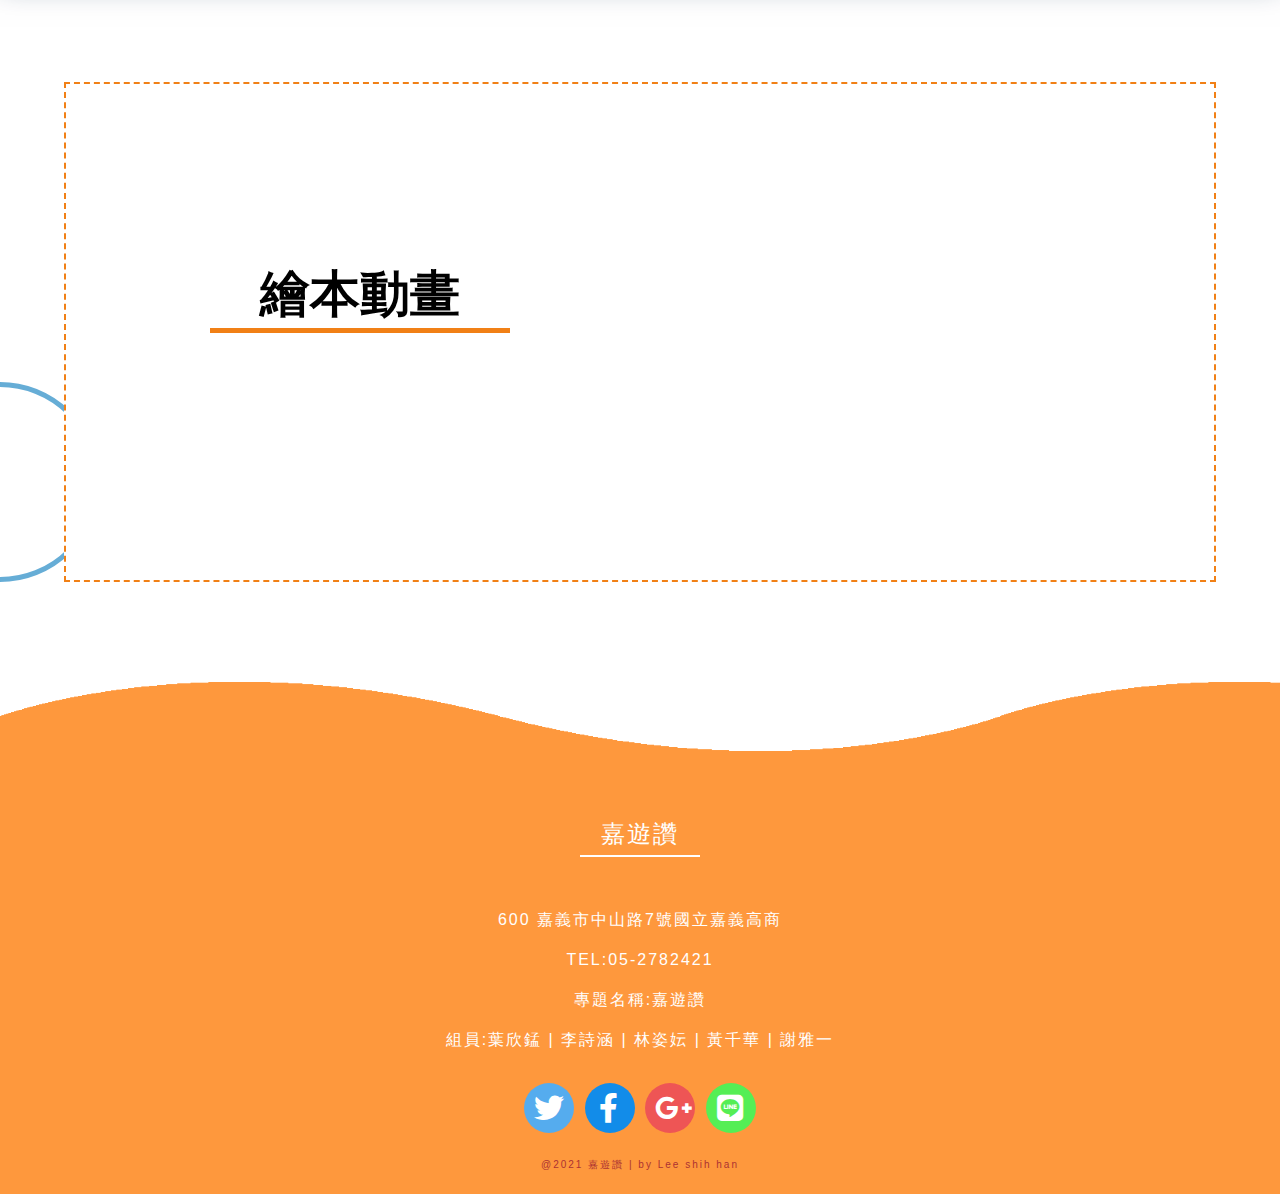
==== commit 47911600: "Update index.html" ====
--- a/index.html
+++ b/index.html
@@ -277,7 +277,7 @@
 
 <div class="jpeg-4">
     <div class="wei">
-        <img class="jpg" src="img/商品/掛布.jpg">
+        <img class="jpg" src="img/商品/杯墊.jpg">
        </div>
     <div class="wei">
         <img class="jpg" src="img/商品/托盤.jpg">
@@ -291,7 +291,7 @@
 </div>
 
 <div class="sptxt">
-    <div class="text-13"><p>掛布<P style="color: red;font-weight: bold ; text-shadow: .5PX .5PX 1PX #FFF;" >SOLD OUT </P></p></div>
+    <div class="text-13"><p>杯墊<p>NT40</p></p></div>
     <div class="text-14"><p>托盤<P style="color: red;font-weight: bold ; text-shadow: .5PX .5PX 1PX #FFF;" >SOLD OUT </P></p></div>
     <div class="text-15"><p>分裝瓶<P style="color: red;font-weight: bold ; text-shadow: .5PX .5PX 1PX #FFF;" >SOLD OUT </P></p></div>
     <div class="text-16"><p>a4筆記本<p>NT40</p></p></div>
@@ -316,7 +316,7 @@
 </div>
 
 <div class="sptxt">
-    <div class="text-21"><p>拖鞋6<P style="color: red;font-weight: bold ; text-shadow: .5PX .5PX 1PX #FFF;" >SOLD OUT </P></p></div>
+    <div class="text-21"><p>拖鞋<P style="color: red;font-weight: bold ; text-shadow: .5PX .5PX 1PX #FFF;" >SOLD OUT </P></p></div>
     <div class="text-22"><p>杯套<p>NT55</p></p></div>
     <div class="text-23"><p>襪子<P style="color: red;font-weight: bold ; text-shadow: .5PX .5PX 1PX #FFF;" >SOLD OUT </P></p></div>
     <div class="text-24"><p>嘉遊讚T-Shirt<p>NT180</p></p></div>
@@ -401,7 +401,7 @@
     <img class="jpg" src="img/商品/鑰匙圈.jpg">
        </div>
     <div class="wei">
-        <img class="jpg" src="img/商品/襪子.jpg">
+        <img class="jpg" src="img/商品/桌曆.jpg">
        </div>
 </div>
 
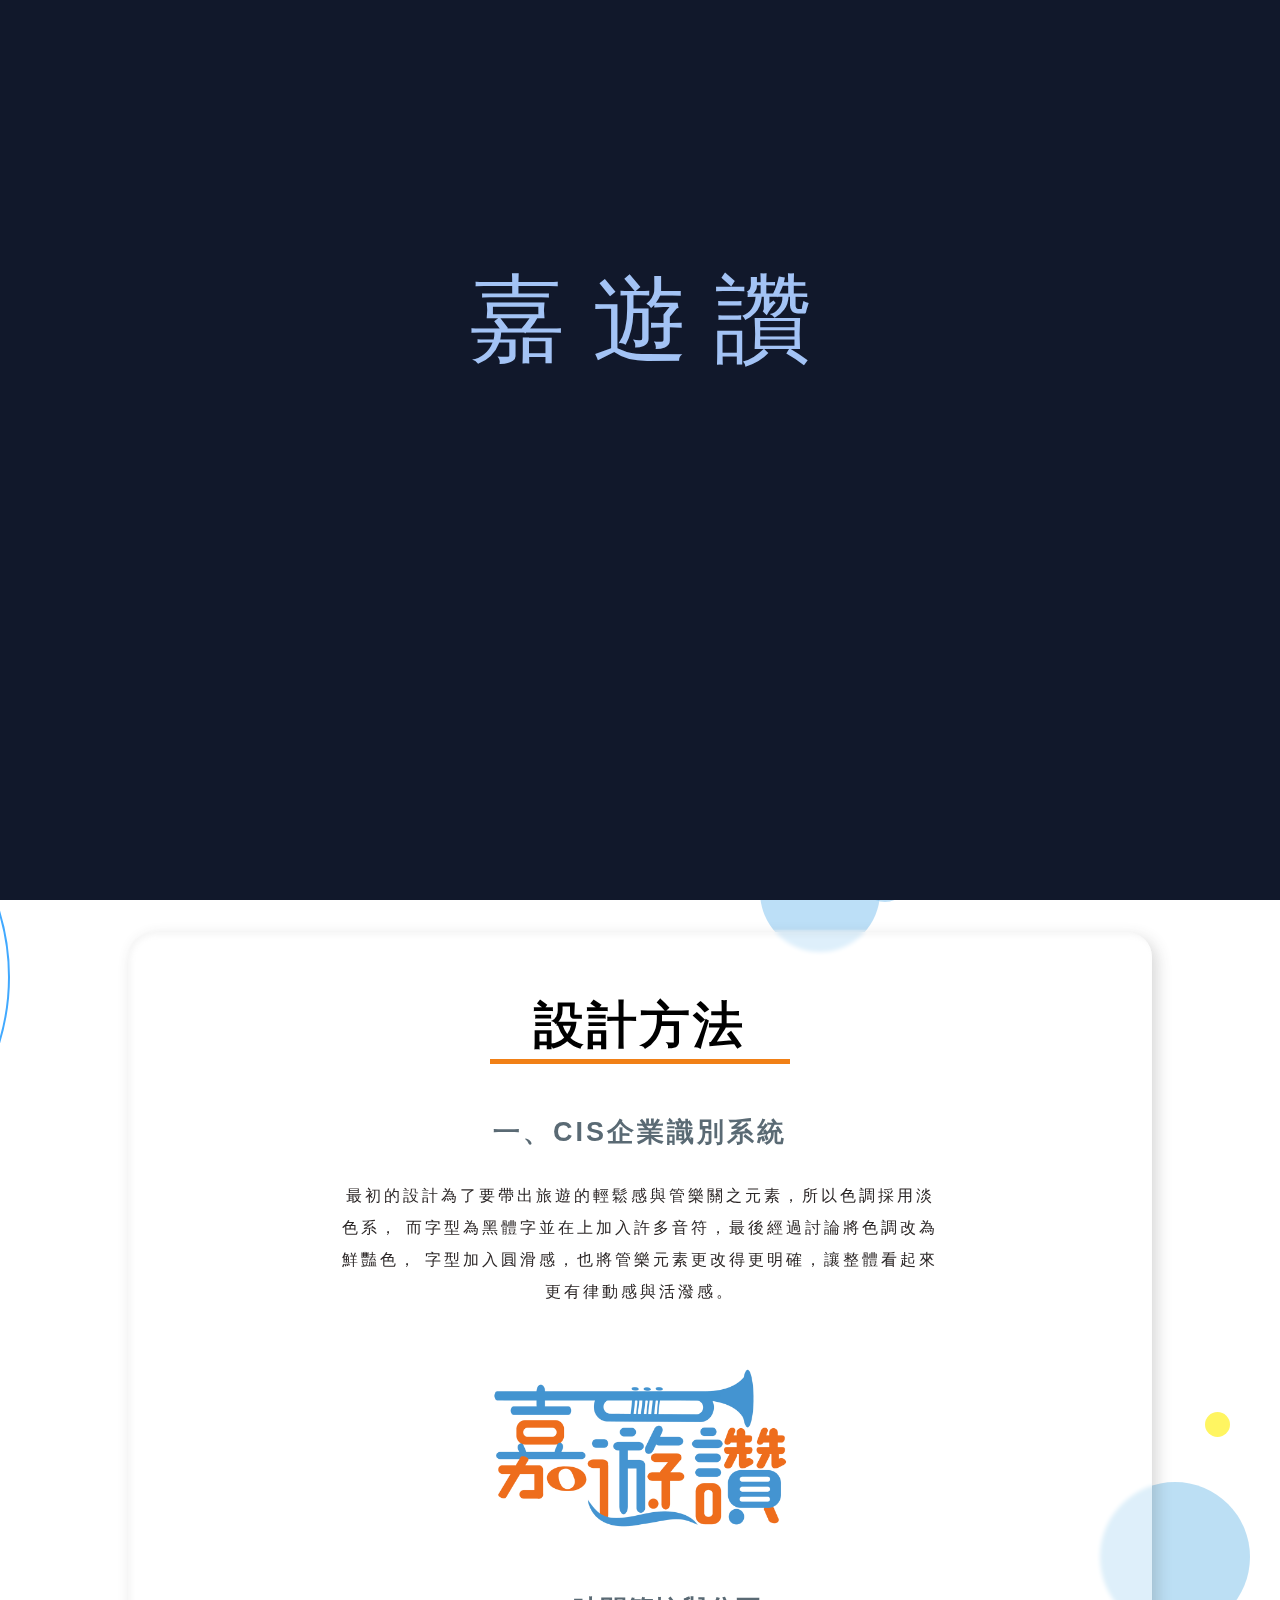
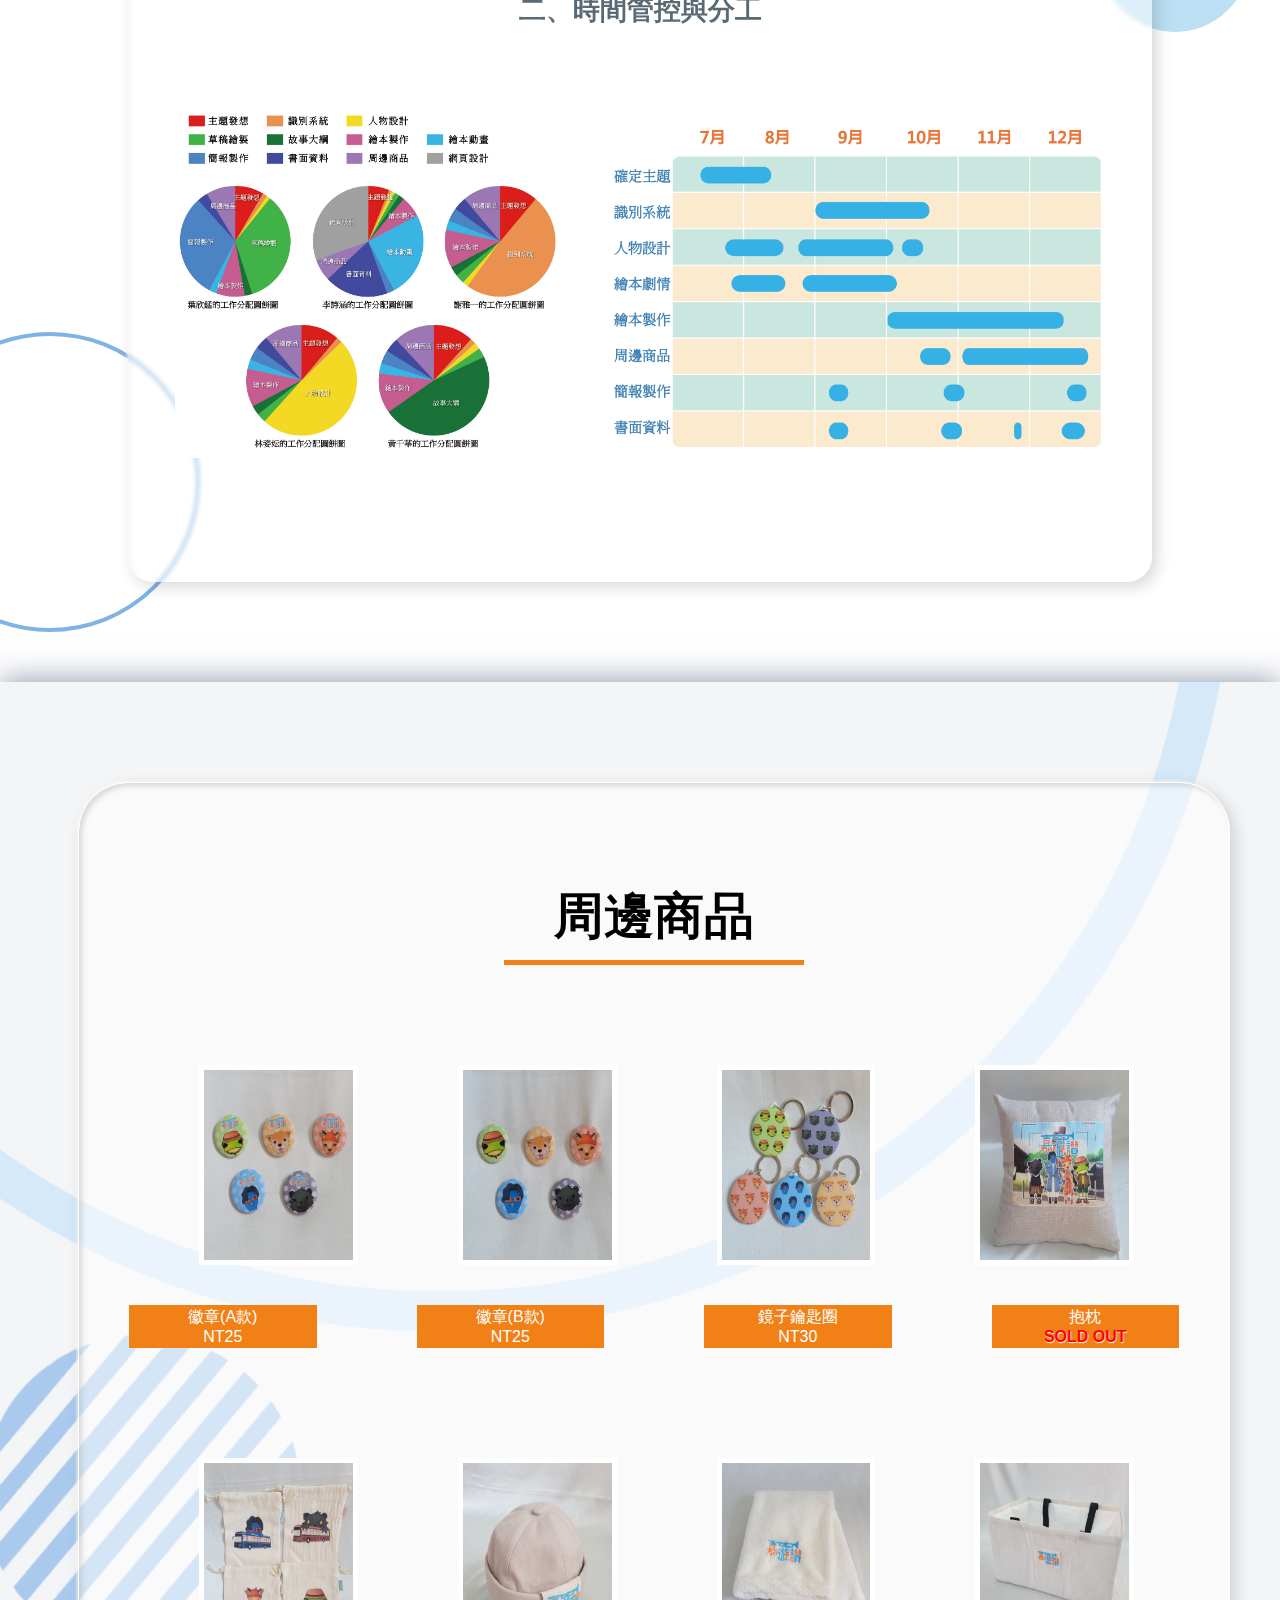
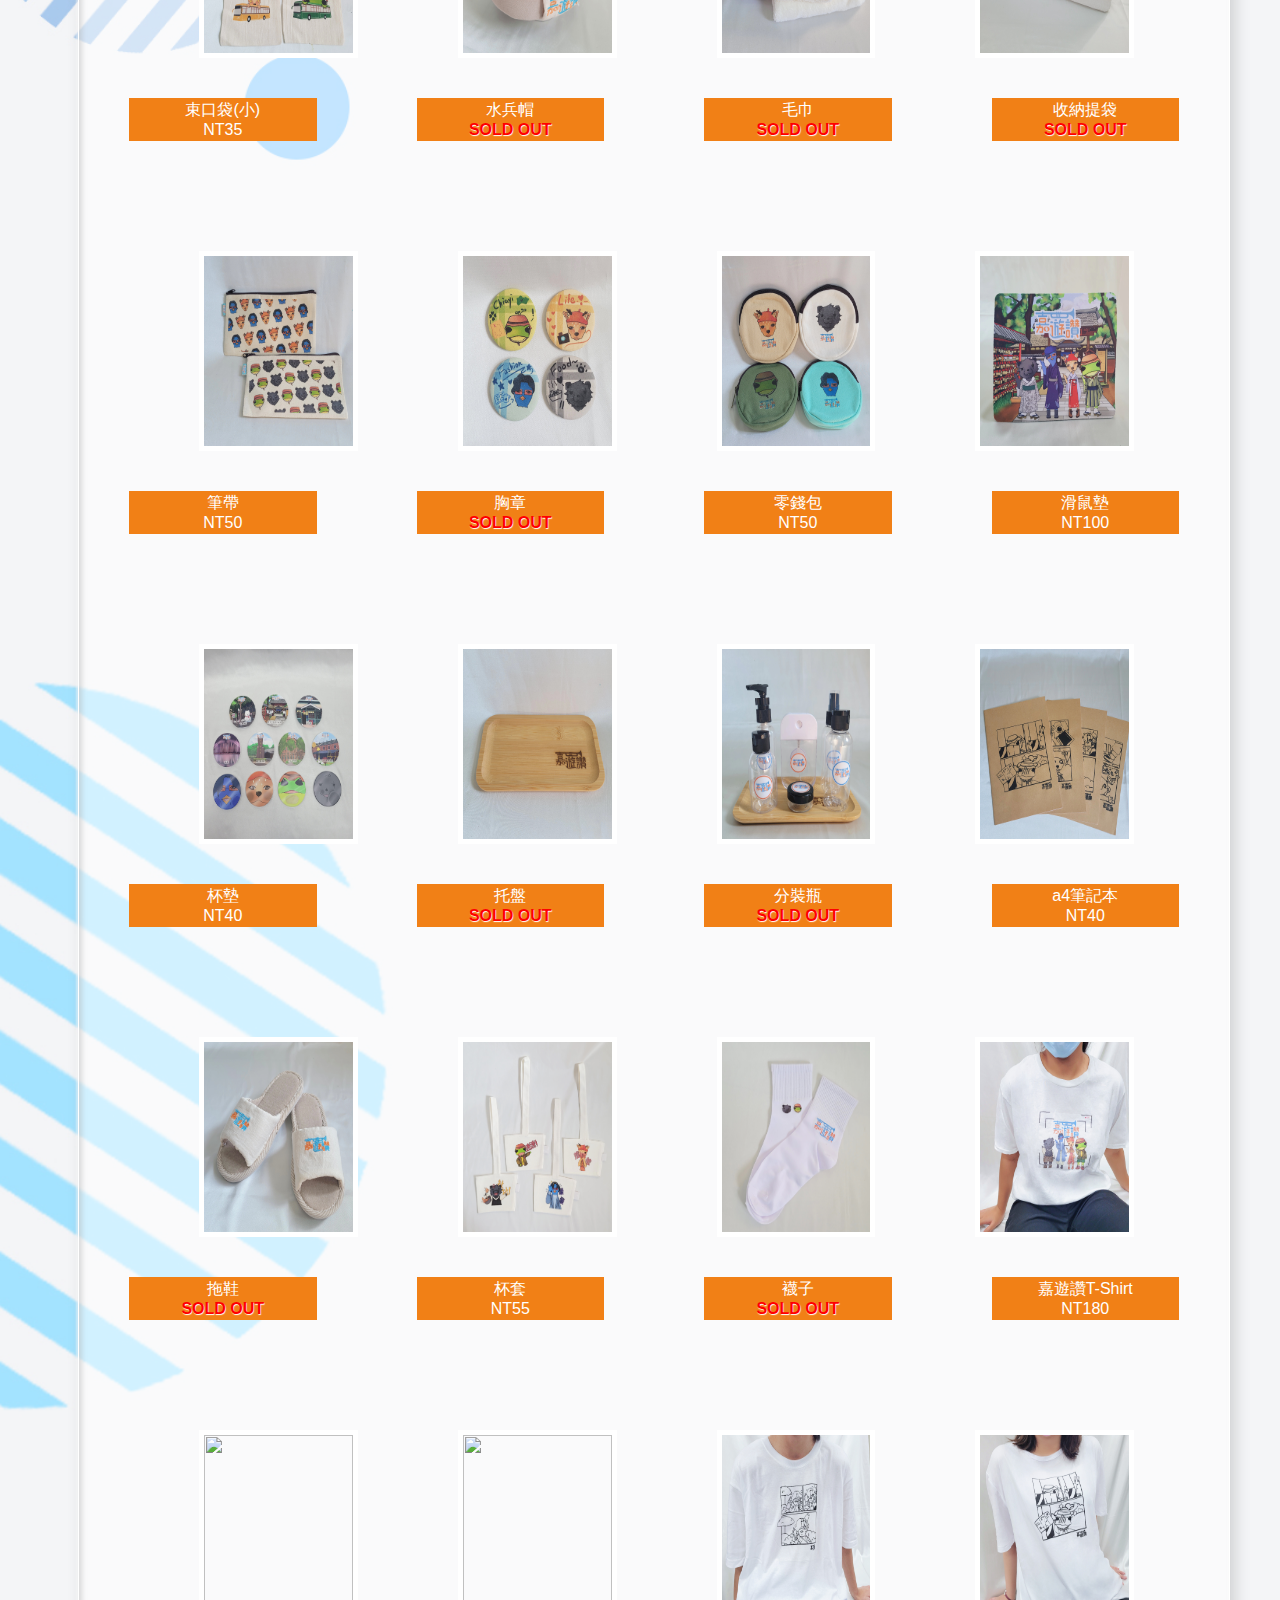
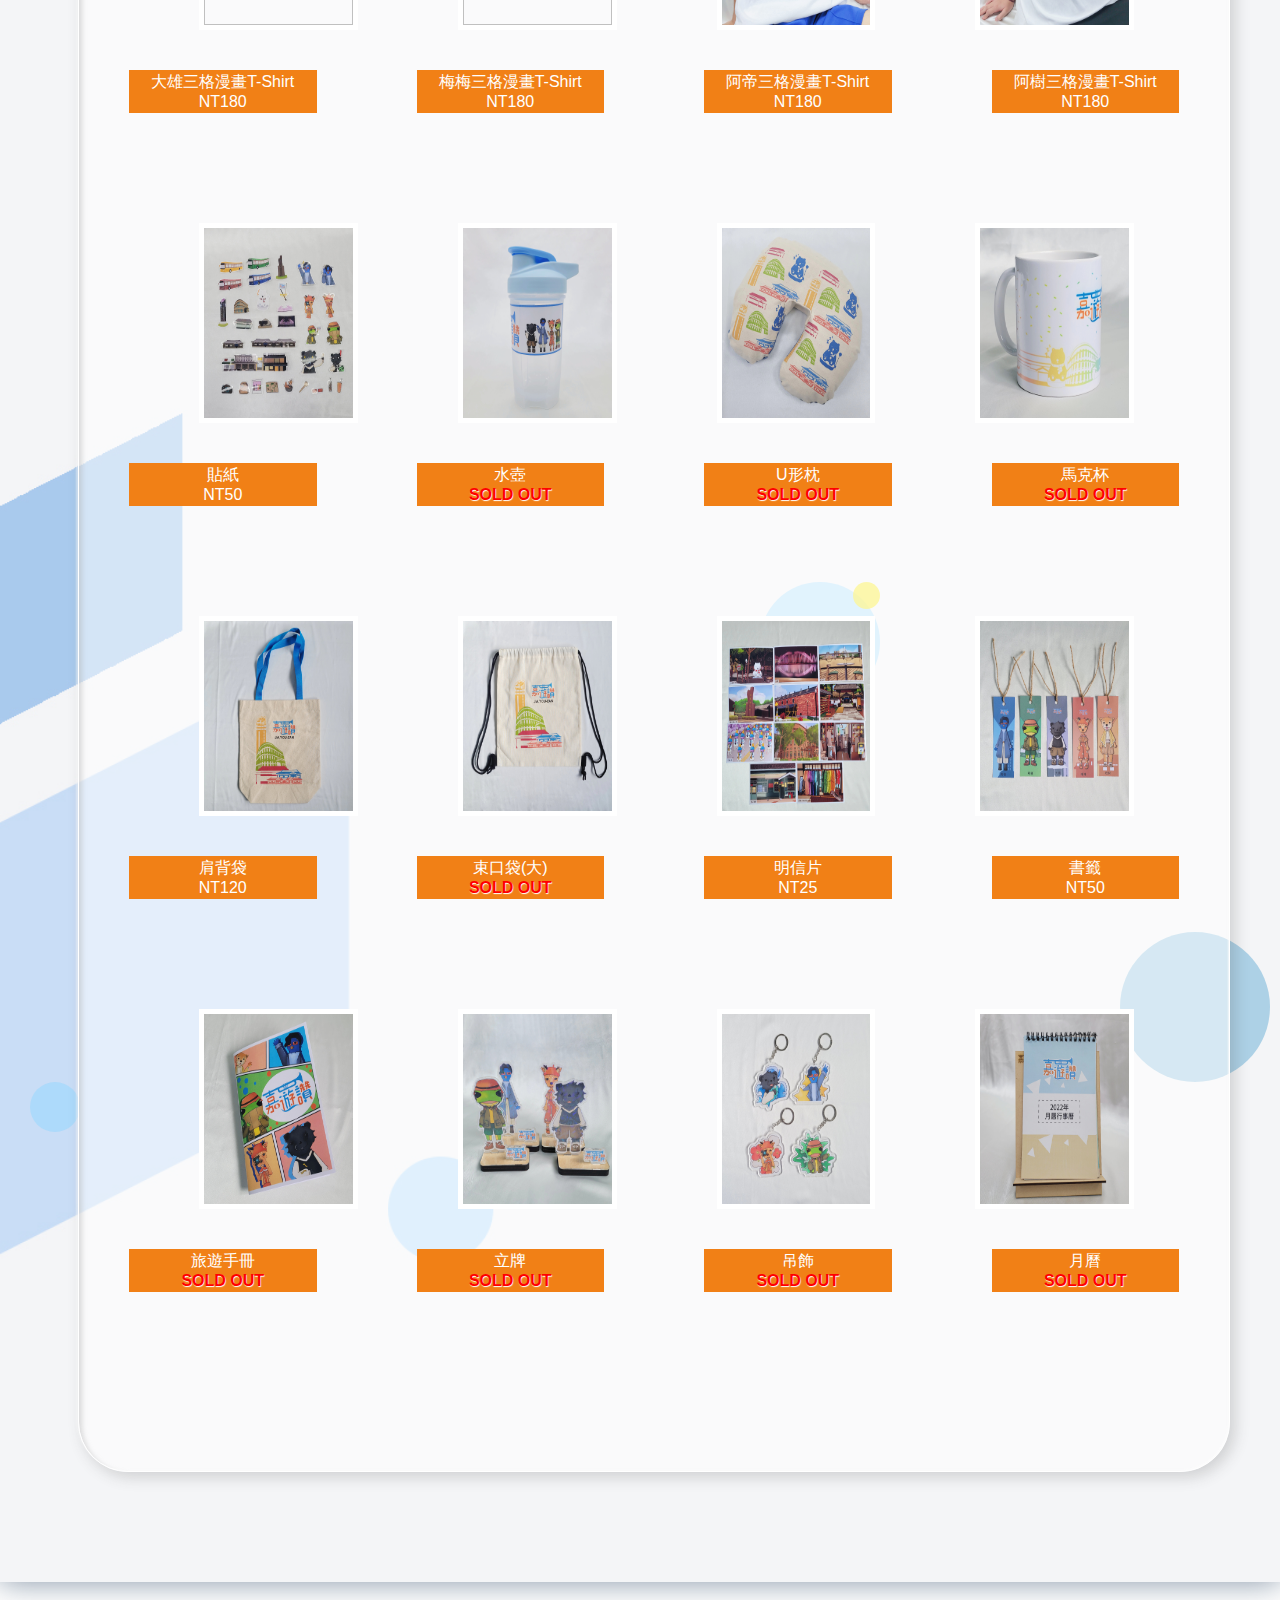
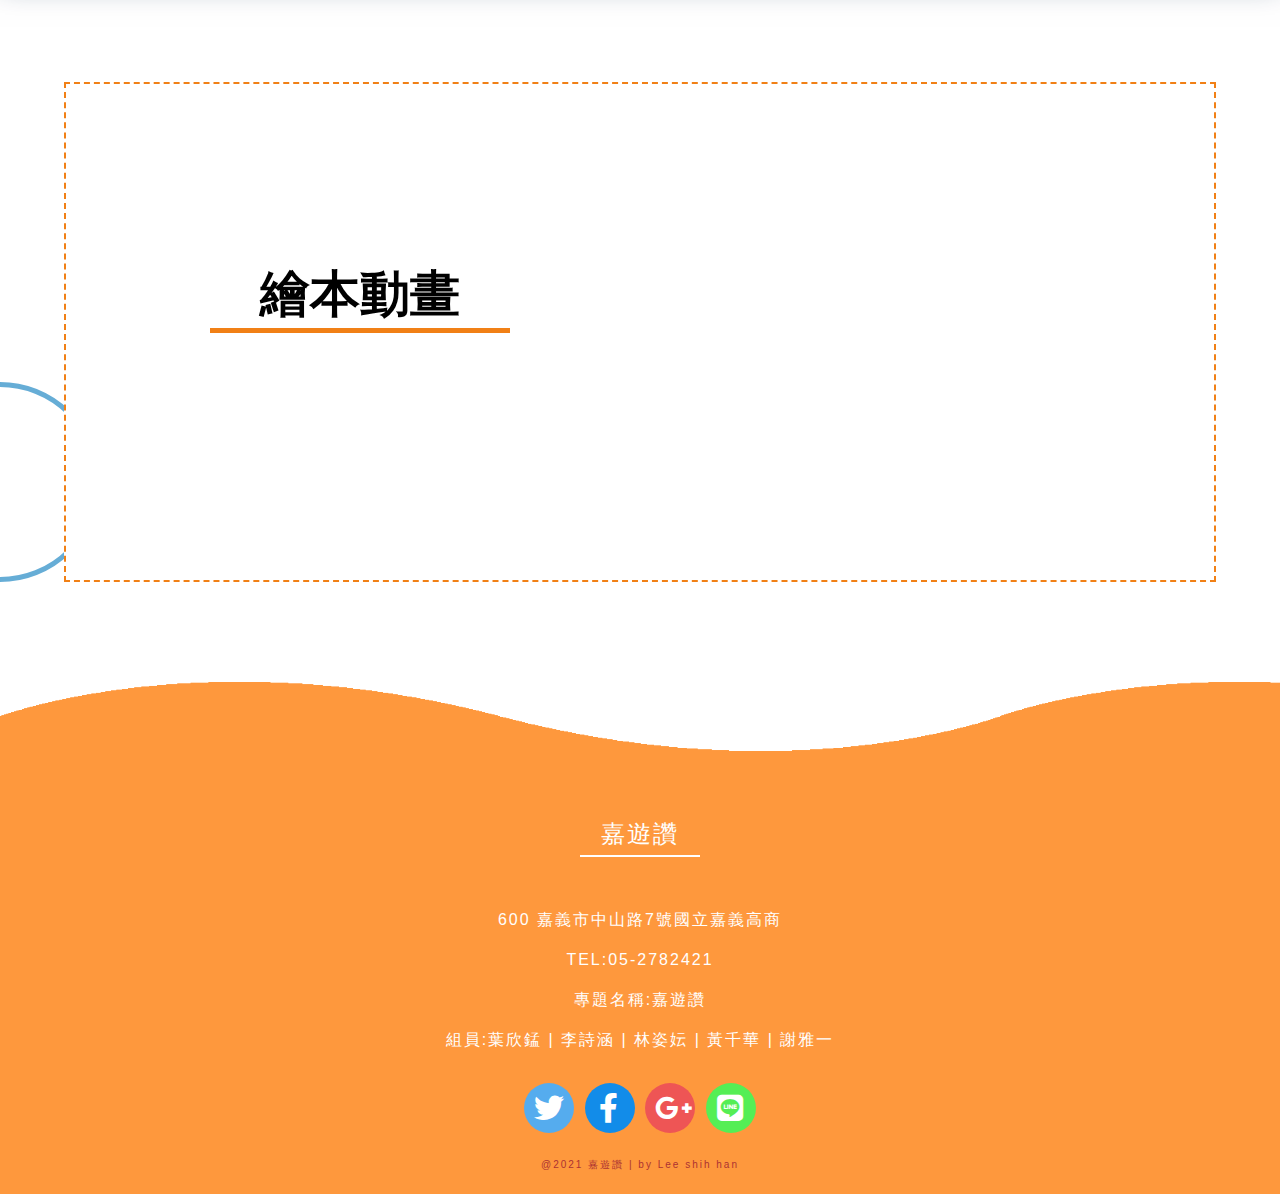
==== commit c48408f1: "Update index.html" ====
--- a/index.html
+++ b/index.html
@@ -361,7 +361,7 @@
 </div>
 
 <div class="sptxt">
-    <div class="text-29"><p>貼紙<p>NT40</p></p></div>
+    <div class="text-29"><p>貼紙<p>NT50</p></p></div>
     <div class="text-30"><p>水壺<P style="color: red;font-weight: bold ; text-shadow: .5PX .5PX 1PX #FFF;" >SOLD OUT </P></p></div>
     <div class="text-31"><p>U形枕<P style="color: red;font-weight: bold ; text-shadow: .5PX .5PX 1PX #FFF;" >SOLD OUT </P></p></div>
     <div class="text-32"><p>馬克杯<P style="color: red;font-weight: bold ; text-shadow: .5PX .5PX 1PX #FFF;" >SOLD OUT </P></p></div>
@@ -383,10 +383,10 @@
 </div>
 
 <div class="sptxt">
-    <div class="text-33"><p>肩背袋<P style="color: red;font-weight: bold ; text-shadow: .5PX .5PX 1PX #FFF;" >SOLD OUT </P></p></div>
+    <div class="text-33"><p>肩背袋<p>NT120</p></p></div>
     <div class="text-34"><p>束口袋(大)<P style="color: red;font-weight: bold ; text-shadow: .5PX .5PX 1PX #FFF;" >SOLD OUT </P></p></div>
     <div class="text-35"><p>明信片<p>NT25</p></p></div>
-    <div class="text-36"><p>書籤<p>NT20</p></p></div>
+    <div class="text-36"><p>書籤<p>NT50</p></p></div>
 </div>
 
 
